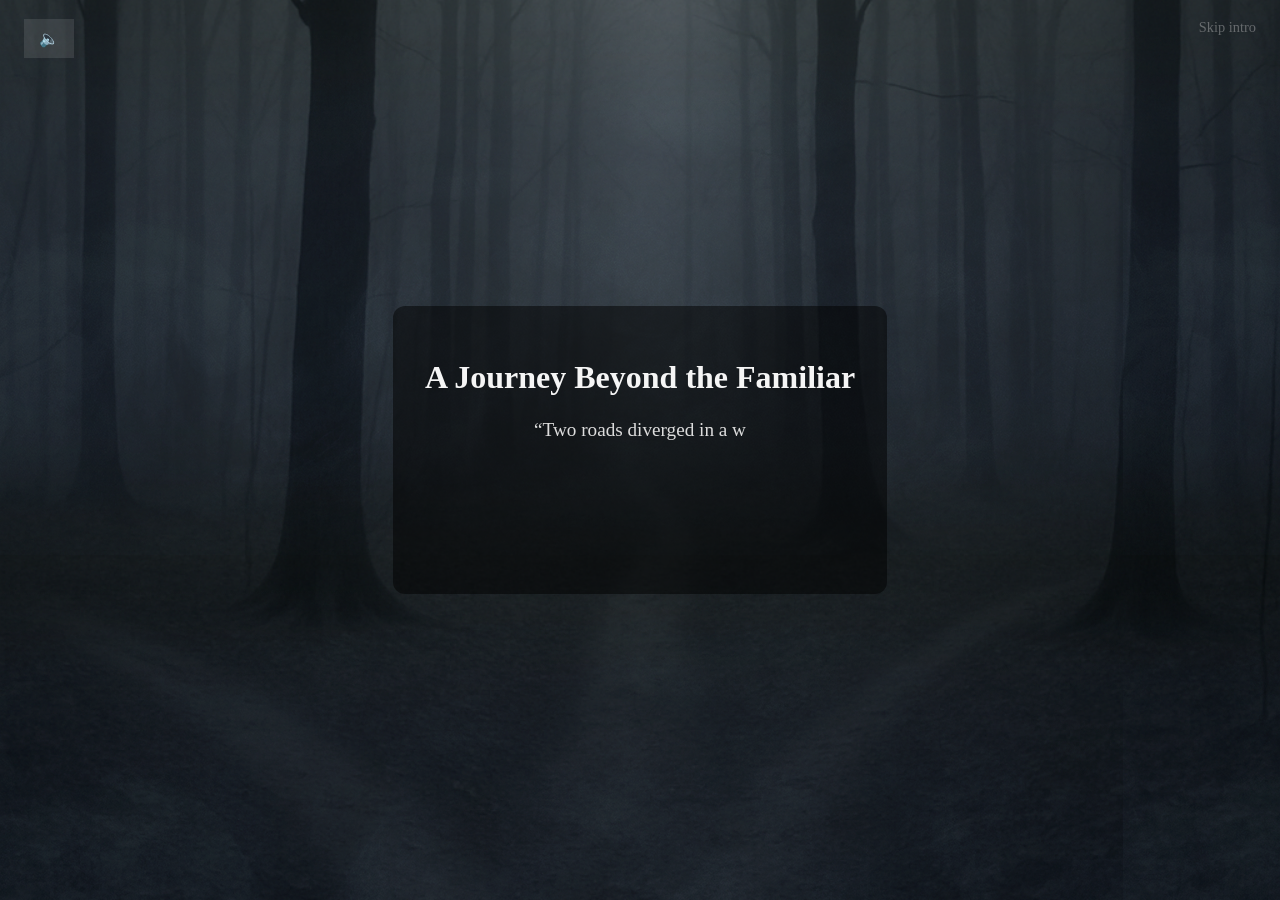
==== index.html @ ca5b44df "Add files via upload" ====
<!DOCTYPE html>
<html lang="en">
<head>
  <meta charset="UTF-8" />
  <meta name="viewport" content="width=device-width, initial-scale=1.0" />
  <title>Welcome | Deogracious Kiprop</title>
  <style>
    html, body {
      margin: 0;
      padding: 0;
      height: 100%;
      font-family: 'Georgia', serif;
      color: #f5f5f5;
      background: black;
      overflow: hidden;
    }
    body {
      background: url('forest.png') no-repeat center center fixed;
      background-size: cover;
      display: flex;
      justify-content: center;
      align-items: center;
      flex-direction: column;
      text-align: center;
      backdrop-filter: blur(3px);
      position: relative;
    }
    .fog {
      position: absolute;
      top: 0; left: 0;
      width: 100%; height: 100%;
      background: url('mist.png') repeat;
      opacity: 0.15;
      animation: fogMove 60s linear infinite;
      z-index: 0;
    }
    @keyframes fogMove {
      from { background-position: 0 0; }
      to { background-position: 1000px 1000px; }
    }
    .overlay {
      background: rgba(0, 0, 0, 0.5);
      padding: 2rem;
      border-radius: 12px;
      max-width: 800px;
      z-index: 1;
    }
    .quote {
      font-size: 1.2rem;
      line-height: 1.6;
      color: #ddd;
      white-space: pre-wrap;
      min-height: 8rem;
    }
    h1 {
      font-size: 2rem;
      margin-bottom: 1rem;
    }
    .proceed {
      margin-top: 2rem;
      padding: 0.8rem 2rem;
      font-size: 1rem;
      font-weight: bold;
      background: #9fc9ff;
      color: #000;
      border: none;
      border-radius: 30px;
      cursor: pointer;
      transition: background 0.3s;
      text-decoration: none;
      display: none;
    }
    .proceed:hover {
      background: #76b2ff;
    }
    .skip {
      position: absolute;
      top: 1.2rem;
      right: 1.5rem;
      font-size: 0.9rem;
      color: #ccc;
      text-decoration: none;
      opacity: 0.4;
      transition: opacity 0.3s;
      z-index: 1;
    }
    .skip:hover {
      opacity: 1;
    }
    #audioToggle {
      position: absolute;
      top: 1.2rem;
      left: 1.5rem;
      z-index: 1;
      background: rgba(255, 255, 255, 0.1);
      color: #fff;
      border: none;
      font-size: 1rem;
      padding: 10px 15px;
      cursor: pointer;
    }
  </style>
</head>
<body>
  <div class="fog"></div>
  <a class="skip" href="peek.html">Skip intro</a>
  <button id="audioToggle">🔈</button>

  <div class="overlay">
    <h1>A Journey Beyond the Familiar</h1>
    <p class="quote" id="quote"></p>
    <a class="proceed" id="proceedBtn" href="peek.html">Enter</a>
  </div>

  <audio id="bgAudio" loop>
    <source src="mozart.mp3" type="audio/mpeg" />
  </audio>

  <script>
    const quoteText = `“Two roads diverged in a wood, and I—\nI took the one less traveled by,\nand that has made all the difference.”\n\nBut not every path is taken out of boldness.\nSome are taken because silence pulled us there.\nBecause questions echoed louder than answers.\n\nThis is the story behind the story.\nThis is Deogracious.`;

    const quoteDiv = document.getElementById('quote');
    const proceedBtn = document.getElementById('proceedBtn');
    const audio = document.getElementById('bgAudio');
    const toggleBtn = document.getElementById('audioToggle');

    let i = 0;
    let started = false;

    function typeQuote() {
      if (!started) {
        audio.play().catch(() => {});
        started = true;
      }
      if (i < quoteText.length) {
        quoteDiv.textContent += quoteText.charAt(i);
        i++;
        setTimeout(typeQuote, 50);
      } else {
        proceedBtn.style.display = 'inline-block';
      }
    }

    toggleBtn.onclick = () => {
      if (audio.paused) {
        audio.play();
        toggleBtn.textContent = '🔈';
      } else {
        audio.pause();
        toggleBtn.textContent = '🔇';
      }
    };

    window.onload = typeQuote;
  </script>
</body>
</html>
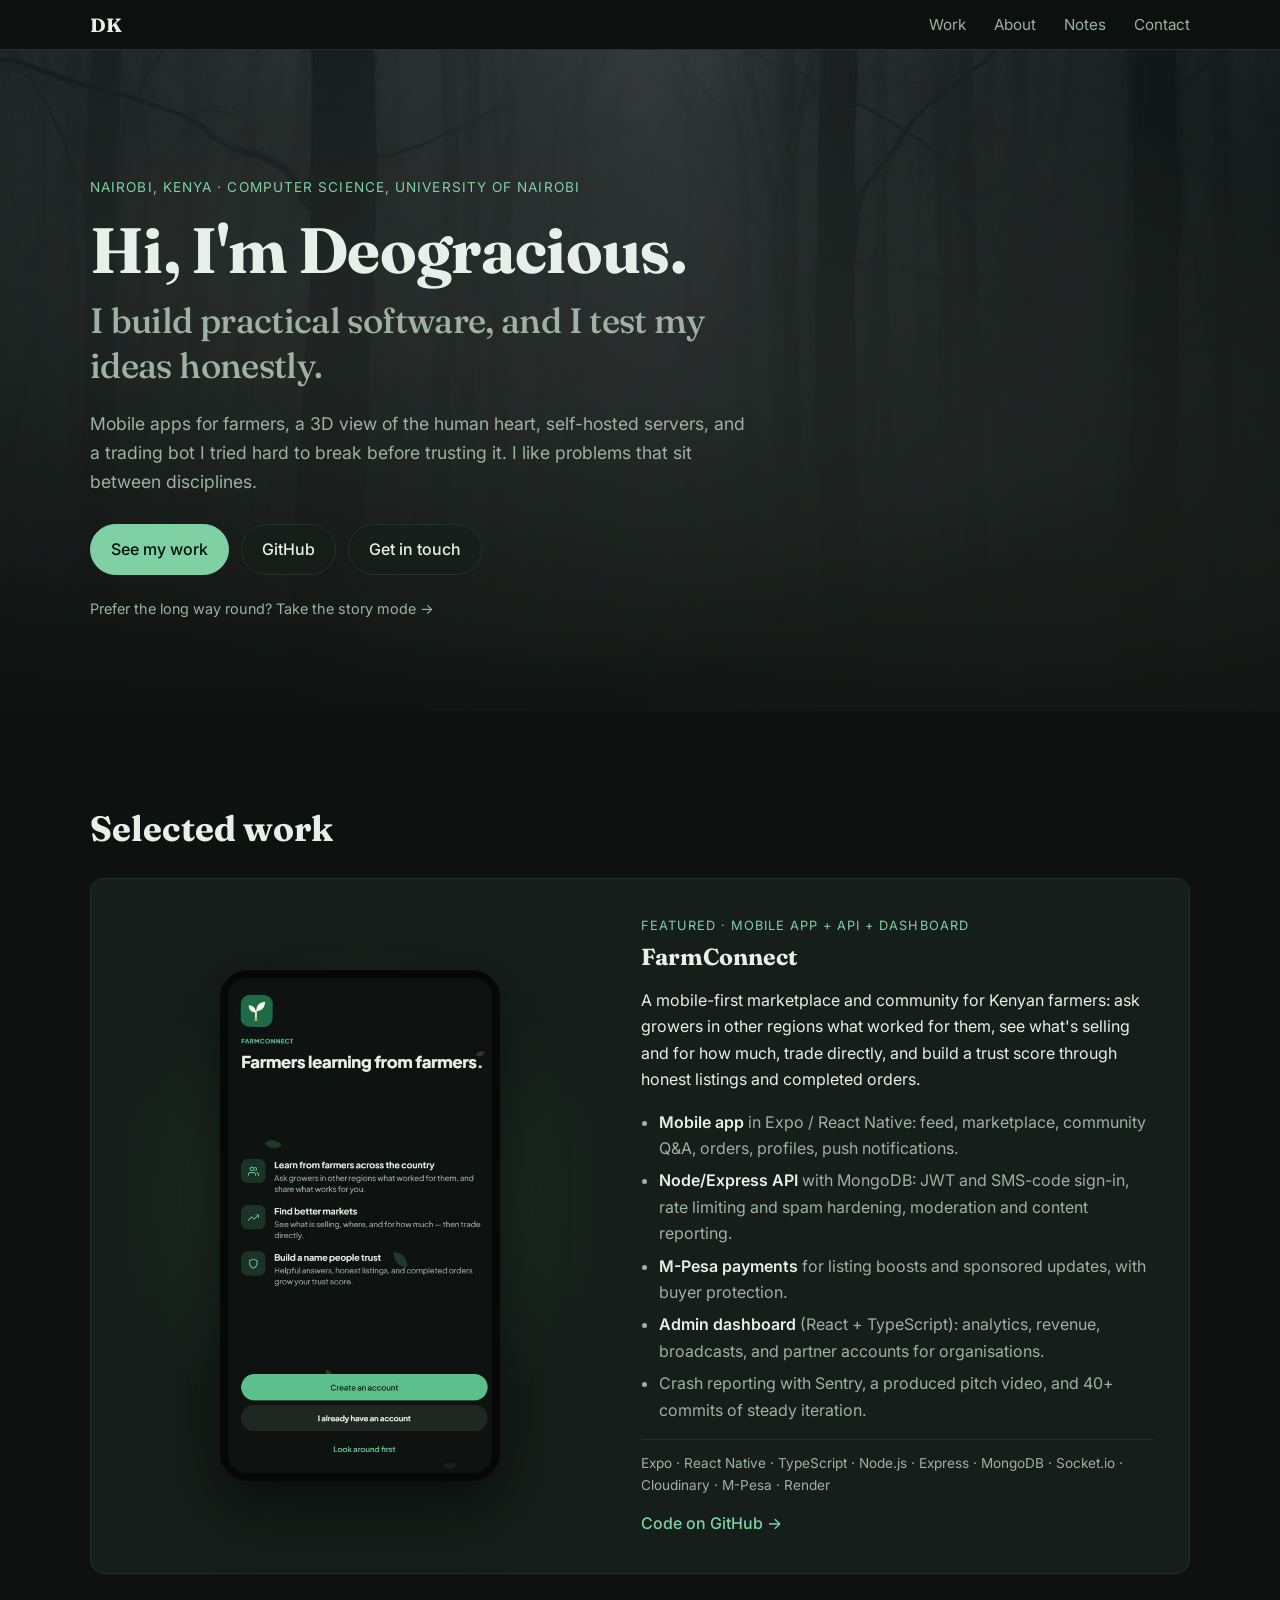
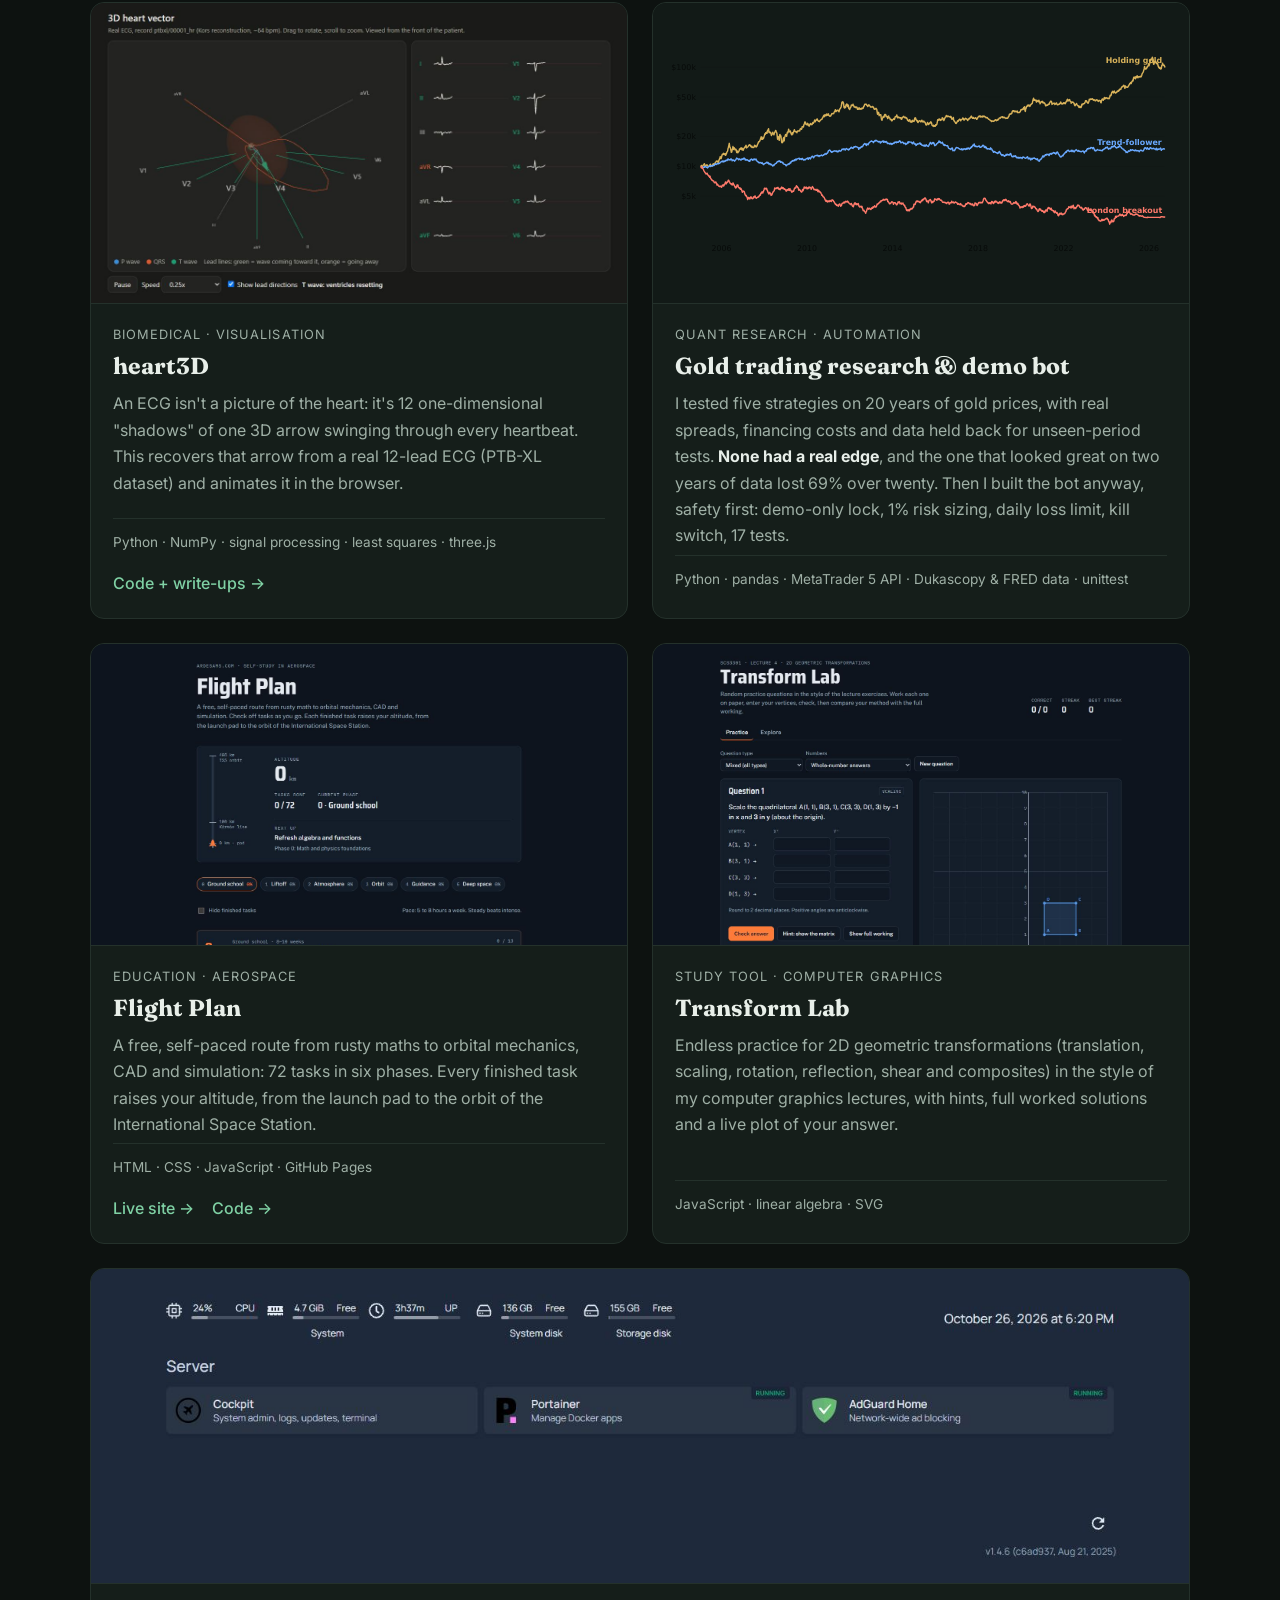
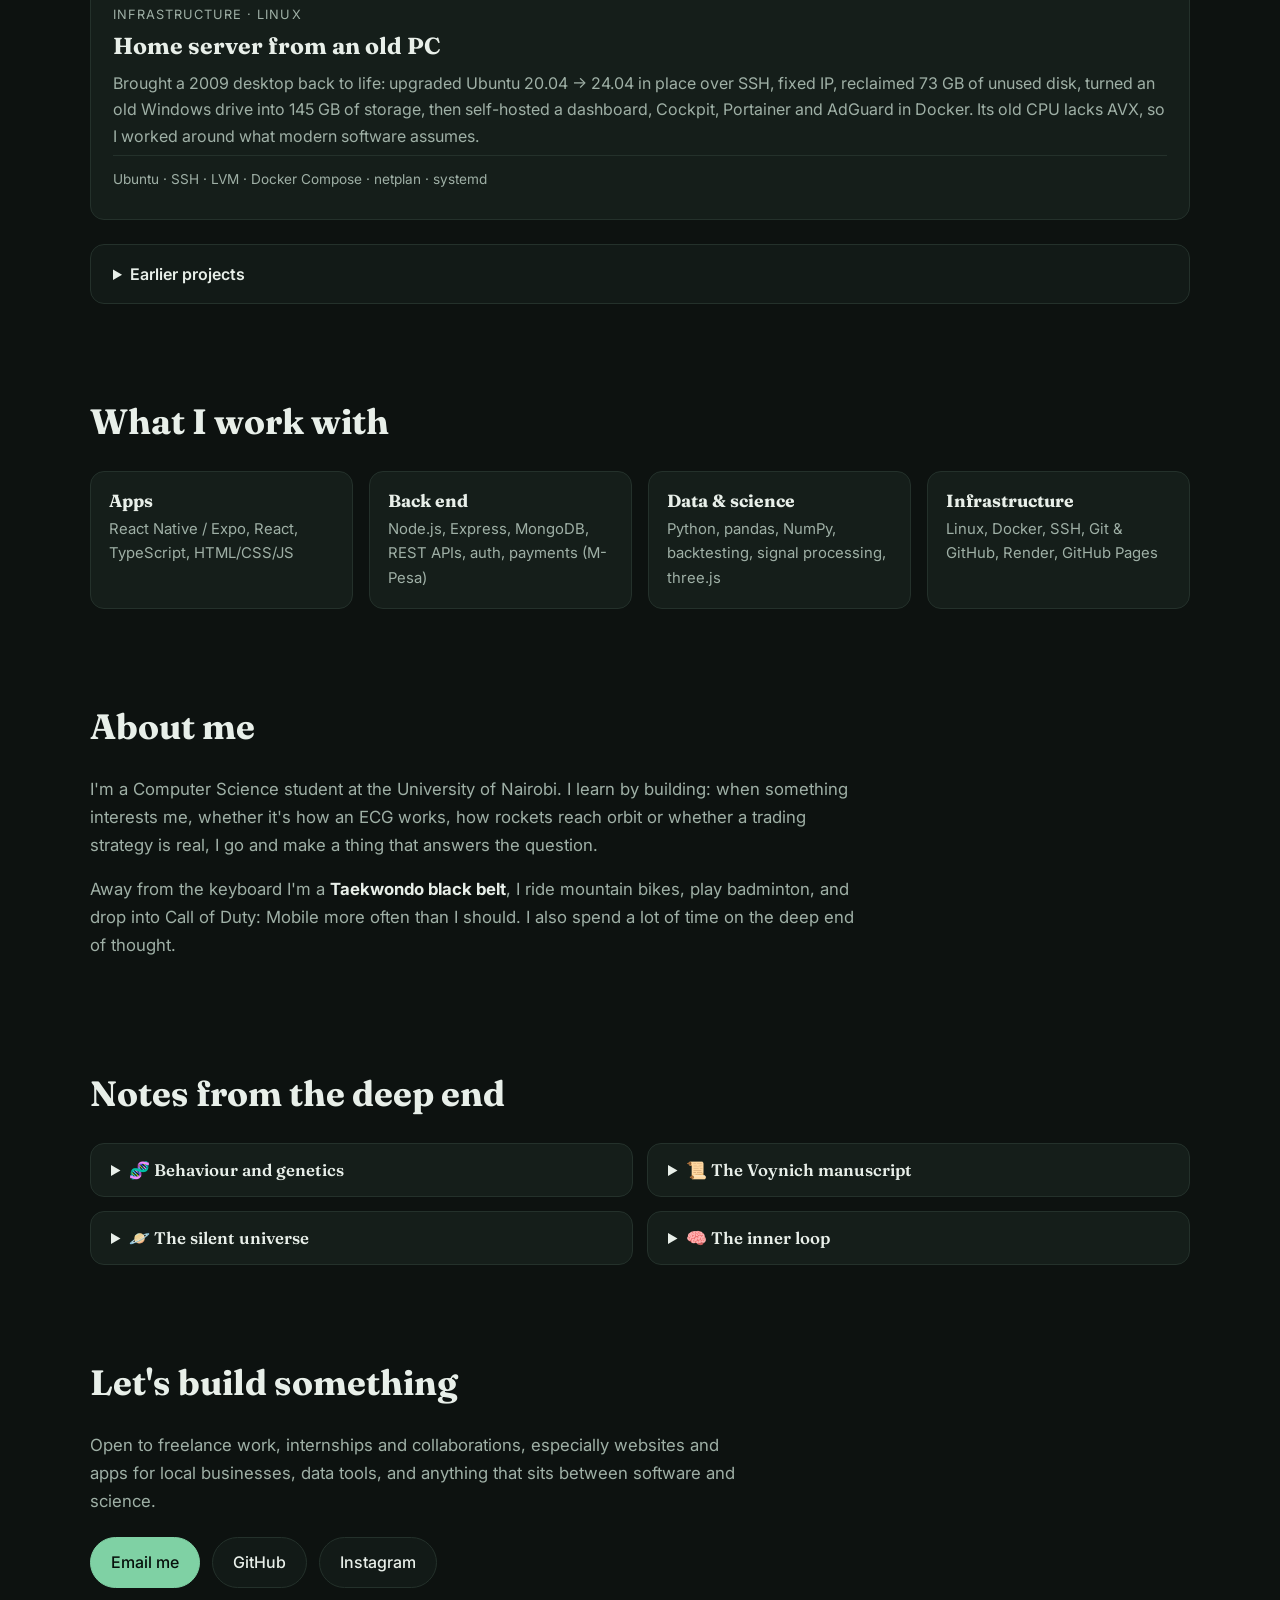
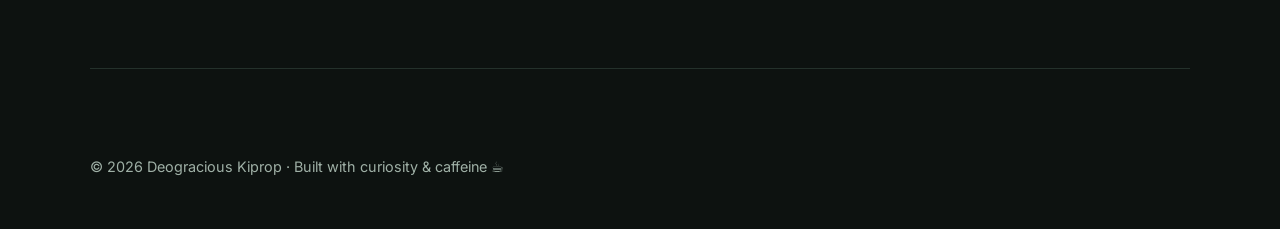
==== commit be869ec0: "Rebuild the portfolio as one fast page that leads with real projects The old site hid everything beh" ====
--- a/index.html
+++ b/index.html
@@ -1,157 +1,197 @@
 <!DOCTYPE html>
 <html lang="en">
 <head>
-  <meta charset="UTF-8" />
-  <meta name="viewport" content="width=device-width, initial-scale=1.0" />
-  <title>Welcome | Deogracious Kiprop</title>
-  <style>
-    html, body {
-      margin: 0;
-      padding: 0;
-      height: 100%;
-      font-family: 'Georgia', serif;
-      color: #f5f5f5;
-      background: black;
-      overflow: hidden;
-    }
-    body {
-      background: url('forest.png') no-repeat center center fixed;
-      background-size: cover;
-      display: flex;
-      justify-content: center;
-      align-items: center;
-      flex-direction: column;
-      text-align: center;
-      backdrop-filter: blur(3px);
-      position: relative;
-    }
-    .fog {
-      position: absolute;
-      top: 0; left: 0;
-      width: 100%; height: 100%;
-      background: url('mist.png') repeat;
-      opacity: 0.15;
-      animation: fogMove 60s linear infinite;
-      z-index: 0;
-    }
-    @keyframes fogMove {
-      from { background-position: 0 0; }
-      to { background-position: 1000px 1000px; }
-    }
-    .overlay {
-      background: rgba(0, 0, 0, 0.5);
-      padding: 2rem;
-      border-radius: 12px;
-      max-width: 800px;
-      z-index: 1;
-    }
-    .quote {
-      font-size: 1.2rem;
-      line-height: 1.6;
-      color: #ddd;
-      white-space: pre-wrap;
-      min-height: 8rem;
-    }
-    h1 {
-      font-size: 2rem;
-      margin-bottom: 1rem;
-    }
-    .proceed {
-      margin-top: 2rem;
-      padding: 0.8rem 2rem;
-      font-size: 1rem;
-      font-weight: bold;
-      background: #9fc9ff;
-      color: #000;
-      border: none;
-      border-radius: 30px;
-      cursor: pointer;
-      transition: background 0.3s;
-      text-decoration: none;
-      display: none;
-    }
-    .proceed:hover {
-      background: #76b2ff;
-    }
-    .skip {
-      position: absolute;
-      top: 1.2rem;
-      right: 1.5rem;
-      font-size: 0.9rem;
-      color: #ccc;
-      text-decoration: none;
-      opacity: 0.4;
-      transition: opacity 0.3s;
-      z-index: 1;
-    }
-    .skip:hover {
-      opacity: 1;
-    }
-    #audioToggle {
-      position: absolute;
-      top: 1.2rem;
-      left: 1.5rem;
-      z-index: 1;
-      background: rgba(255, 255, 255, 0.1);
-      color: #fff;
-      border: none;
-      font-size: 1rem;
-      padding: 10px 15px;
-      cursor: pointer;
-    }
-  </style>
+  <meta charset="UTF-8">
+  <meta name="viewport" content="width=device-width, initial-scale=1">
+  <title>Deogracious Kiprop · Developer</title>
+  <meta name="description" content="Deogracious Kiprop: developer in Nairobi building practical software, from a farmers' marketplace app to a 3D heart viewer and an honestly tested trading bot.">
+  <meta property="og:title" content="Deogracious Kiprop · Developer">
+  <meta property="og:description" content="Practical software, built with curiosity and tested honestly.">
+  <meta property="og:image" content="https://deograciousnot.github.io/portfolio/img/farm-mobile.jpg">
+  <meta name="theme-color" content="#0d1210">
+  <link rel="icon" href="data:image/svg+xml,<svg xmlns='http://www.w3.org/2000/svg' viewBox='0 0 64 64'><rect width='64' height='64' rx='14' fill='%2314201b'/><text x='32' y='43' font-size='30' text-anchor='middle' font-family='Georgia,serif' fill='%237fd1a4'>DK</text></svg>">
+  <link rel="preconnect" href="https://fonts.googleapis.com">
+  <link rel="preconnect" href="https://fonts.gstatic.com" crossorigin>
+  <link href="https://fonts.googleapis.com/css2?family=Fraunces:opsz,wght@9..144,500;9..144,700&family=Inter:wght@400;500;600&display=swap" rel="stylesheet">
+  <link rel="stylesheet" href="style.css">
 </head>
 <body>
-  <div class="fog"></div>
-  <a class="skip" href="peek.html">Skip intro</a>
-  <button id="audioToggle">🔈</button>
+  <a class="skip" href="#work">Skip to work</a>
 
-  <div class="overlay">
-    <h1>A Journey Beyond the Familiar</h1>
-    <p class="quote" id="quote"></p>
-    <a class="proceed" id="proceedBtn" href="peek.html">Enter</a>
-  </div>
+  <header class="nav">
+    <a class="brand" href="#top" aria-label="Back to top">DK</a>
+    <nav aria-label="Main">
+      <a href="#work">Work</a>
+      <a href="#about">About</a>
+      <a href="#notes">Notes</a>
+      <a href="#contact">Contact</a>
+    </nav>
+  </header>
 
-  <audio id="bgAudio" loop>
-    <source src="mozart.mp3" type="audio/mpeg" />
-  </audio>
+  <main id="top">
+    <!-- Hero -->
+    <section class="hero">
+      <div class="hero-bg" aria-hidden="true"></div>
+      <div class="wrap hero-inner">
+        <p class="eyebrow">Nairobi, Kenya · Computer Science, University of Nairobi</p>
+        <h1>Hi, I'm Deogracious.<br><span>I build practical software, and I test my ideas honestly.</span></h1>
+        <p class="lede">Mobile apps for farmers, a 3D view of the human heart, self-hosted servers, and a trading bot I tried hard to break before trusting it. I like problems that sit between disciplines.</p>
+        <div class="cta">
+          <a class="btn primary" href="#work">See my work</a>
+          <a class="btn" href="https://github.com/deograciousnot" target="_blank" rel="noopener">GitHub</a>
+          <a class="btn" href="#contact">Get in touch</a>
+        </div>
+        <a class="story-link" href="story.html">Prefer the long way round? Take the story mode →</a>
+      </div>
+    </section>
 
-  <script>
-    const quoteText = `“Two roads diverged in a wood, and I—\nI took the one less traveled by,\nand that has made all the difference.”\n\nBut not every path is taken out of boldness.\nSome are taken because silence pulled us there.\nBecause questions echoed louder than answers.\n\nThis is the story behind the story.\nThis is Deogracious.`;
+    <!-- Work -->
+    <section id="work" class="wrap section">
+      <h2 class="section-title">Selected work</h2>
 
-    const quoteDiv = document.getElementById('quote');
-    const proceedBtn = document.getElementById('proceedBtn');
-    const audio = document.getElementById('bgAudio');
-    const toggleBtn = document.getElementById('audioToggle');
+      <!-- Featured: FarmConnect -->
+      <article class="featured reveal">
+        <div class="featured-media">
+          <img class="phone" src="img/farm-mobile.jpg" alt="FarmConnect welcome screen: Farmers learning from farmers" width="480" height="900" loading="lazy">
+        </div>
+        <div class="featured-body">
+          <p class="tag">Featured · Mobile app + API + dashboard</p>
+          <h3>FarmConnect</h3>
+          <p>A mobile-first marketplace and community for Kenyan farmers: ask growers in other regions what worked for them, see what's selling and for how much, trade directly, and build a trust score through honest listings and completed orders.</p>
+          <ul class="points">
+            <li><strong>Mobile app</strong> in Expo / React Native: feed, marketplace, community Q&amp;A, orders, profiles, push notifications.</li>
+            <li><strong>Node/Express API</strong> with MongoDB: JWT and SMS-code sign-in, rate limiting and spam hardening, moderation and content reporting.</li>
+            <li><strong>M-Pesa payments</strong> for listing boosts and sponsored updates, with buyer protection.</li>
+            <li><strong>Admin dashboard</strong> (React + TypeScript): analytics, revenue, broadcasts, and partner accounts for organisations.</li>
+            <li>Crash reporting with Sentry, a produced pitch video, and 40+ commits of steady iteration.</li>
+          </ul>
+          <p class="stack">Expo · React Native · TypeScript · Node.js · Express · MongoDB · Socket.io · Cloudinary · M-Pesa · Render</p>
+          <div class="links">
+            <a href="https://github.com/deograciousnot/Farm" target="_blank" rel="noopener">Code on GitHub →</a>
+          </div>
+        </div>
+      </article>
 
-    let i = 0;
-    let started = false;
+      <div class="grid">
+        <!-- heart3D -->
+        <article class="card reveal">
+          <img src="img/heart3d.jpg" alt="heart3D viewer: a 3D loop of the heart's electrical vector next to the 12 ECG leads" width="1400" height="640" loading="lazy">
+          <div class="card-body">
+            <p class="tag">Biomedical · Visualisation</p>
+            <h3>heart3D</h3>
+            <p>An ECG isn't a picture of the heart: it's 12 one-dimensional "shadows" of one 3D arrow swinging through every heartbeat. This recovers that arrow from a real 12-lead ECG (PTB-XL dataset) and animates it in the browser.</p>
+            <p class="stack">Python · NumPy · signal processing · least squares · three.js</p>
+            <div class="links"><a href="https://github.com/deograciousnot/heart3D" target="_blank" rel="noopener">Code + write-ups →</a></div>
+          </div>
+        </article>
 
-    function typeQuote() {
-      if (!started) {
-        audio.play().catch(() => {});
-        started = true;
-      }
-      if (i < quoteText.length) {
-        quoteDiv.textContent += quoteText.charAt(i);
-        i++;
-        setTimeout(typeQuote, 50);
-      } else {
-        proceedBtn.style.display = 'inline-block';
-      }
-    }
+        <!-- Gold research -->
+        <article class="card reveal">
+          <div class="chart">
+            <img src="img/gold-research.svg" alt="Chart of 20 years of backtests: holding gold rose about tenfold, the trend strategy roughly broke even, the London breakout lost money" width="720" height="300" loading="lazy">
+          </div>
+          <div class="card-body">
+            <p class="tag">Quant research · Automation</p>
+            <h3>Gold trading research &amp; demo bot</h3>
+            <p>I tested five strategies on 20 years of gold prices, with real spreads, financing costs and data held back for unseen-period tests. <strong>None had a real edge</strong>, and the one that looked great on two years of data lost 69% over twenty. Then I built the bot anyway, safety first: demo-only lock, 1% risk sizing, daily loss limit, kill switch, 17 tests.</p>
+            <p class="stack">Python · pandas · MetaTrader 5 API · Dukascopy &amp; FRED data · unittest</p>
+          </div>
+        </article>
 
-    toggleBtn.onclick = () => {
-      if (audio.paused) {
-        audio.play();
-        toggleBtn.textContent = '🔈';
-      } else {
-        audio.pause();
-        toggleBtn.textContent = '🔇';
-      }
-    };
+        <!-- Flight Plan -->
+        <article class="card reveal">
+          <img src="img/flightplan.jpg" alt="Flight Plan: a self-study tracker where finished tasks raise your altitude toward ISS orbit" width="1400" height="860" loading="lazy">
+          <div class="card-body">
+            <p class="tag">Education · Aerospace</p>
+            <h3>Flight Plan</h3>
+            <p>A free, self-paced route from rusty maths to orbital mechanics, CAD and simulation: 72 tasks in six phases. Every finished task raises your altitude, from the launch pad to the orbit of the International Space Station.</p>
+            <p class="stack">HTML · CSS · JavaScript · GitHub Pages</p>
+            <div class="links">
+              <a href="http://ardesams.com" target="_blank" rel="noopener">Live site →</a>
+              <a href="https://github.com/deograciousnot/flightplan" target="_blank" rel="noopener">Code →</a>
+            </div>
+          </div>
+        </article>
 
-    window.onload = typeQuote;
-  </script>
+        <!-- Transform Lab -->
+        <article class="card reveal">
+          <img src="img/transformlab.jpg" alt="Transform Lab: practice questions on 2D geometric transformations with a live plot" width="1400" height="860" loading="lazy">
+          <div class="card-body">
+            <p class="tag">Study tool · Computer graphics</p>
+            <h3>Transform Lab</h3>
+            <p>Endless practice for 2D geometric transformations (translation, scaling, rotation, reflection, shear and composites) in the style of my computer graphics lectures, with hints, full worked solutions and a live plot of your answer.</p>
+            <p class="stack">JavaScript · linear algebra · SVG</p>
+          </div>
+        </article>
+
+        <!-- Home server -->
+        <article class="card wide reveal">
+          <img src="img/homeserver.jpg" alt="Home server dashboard showing CPU, memory, disks and links to Cockpit, Portainer and AdGuard" width="1400" height="400" loading="lazy">
+          <div class="card-body">
+            <p class="tag">Infrastructure · Linux</p>
+            <h3>Home server from an old PC</h3>
+            <p>Brought a 2009 desktop back to life: upgraded Ubuntu 20.04 → 24.04 in place over SSH, fixed IP, reclaimed 73 GB of unused disk, turned an old Windows drive into 145 GB of storage, then self-hosted a dashboard, Cockpit, Portainer and AdGuard in Docker. Its old CPU lacks AVX, so I worked around what modern software assumes.</p>
+            <p class="stack">Ubuntu · SSH · LVM · Docker Compose · netplan · systemd</p>
+          </div>
+        </article>
+      </div>
+
+      <details class="earlier reveal">
+        <summary>Earlier projects</summary>
+        <ul>
+          <li><strong>QR payment app</strong>: verified businesses generate QR codes and get paid by customers through M-Pesa.</li>
+          <li><strong>Inventory system</strong>: stock tracking with profit and loss for an auto spare-parts shop and a barbershop.</li>
+        </ul>
+      </details>
+    </section>
+
+    <!-- Skills -->
+    <section class="wrap section" aria-labelledby="skills-title">
+      <h2 id="skills-title" class="section-title">What I work with</h2>
+      <div class="skills reveal">
+        <div><h3>Apps</h3><p>React Native / Expo, React, TypeScript, HTML/CSS/JS</p></div>
+        <div><h3>Back end</h3><p>Node.js, Express, MongoDB, REST APIs, auth, payments (M-Pesa)</p></div>
+        <div><h3>Data &amp; science</h3><p>Python, pandas, NumPy, backtesting, signal processing, three.js</p></div>
+        <div><h3>Infrastructure</h3><p>Linux, Docker, SSH, Git &amp; GitHub, Render, GitHub Pages</p></div>
+      </div>
+    </section>
+
+    <!-- About -->
+    <section id="about" class="wrap section about">
+      <h2 class="section-title">About me</h2>
+      <div class="about-body reveal">
+        <p>I'm a Computer Science student at the University of Nairobi. I learn by building: when something interests me, whether it's how an ECG works, how rockets reach orbit or whether a trading strategy is real, I go and make a thing that answers the question.</p>
+        <p>Away from the keyboard I'm a <strong>Taekwondo black belt</strong>, I ride mountain bikes, play badminton, and drop into Call of Duty: Mobile more often than I should. I also spend a lot of time on the deep end of thought.</p>
+      </div>
+    </section>
+
+    <!-- Notes (the old Philosophy page, condensed) -->
+    <section id="notes" class="wrap section">
+      <h2 class="section-title">Notes from the deep end</h2>
+      <div class="notes reveal">
+        <details><summary>🧬 Behaviour and genetics</summary><p>Genetic predispositions guide instincts, but epigenetics, those invisible switches, can activate or silence parts of our identity based on experience. Could our choices be echoes of a long ancestral algorithm still running?</p></details>
+        <details><summary>📜 The Voynich manuscript</summary><p>Its undeciphered script reminds us that language isn't always meant to be cracked. Maybe it speaks to parts of the mind that are intuitive rather than logical: a riddle designed to trigger wonder, not understanding.</p></details>
+        <details><summary>🪐 The silent universe</summary><p>What if we're looking the wrong way? Civilisations may have moved past physical communication altogether. Maybe the universe isn't quiet. Maybe it's meditating.</p></details>
+        <details><summary>🧠 The inner loop</summary><p>Each thought loop is a spiral staircase: exhausting when you're stuck, enlightening when you gain elevation. Sometimes you don't break the loop. You learn to walk it.</p></details>
+      </div>
+    </section>
+
+    <!-- Contact -->
+    <section id="contact" class="wrap section contact">
+      <h2 class="section-title">Let's build something</h2>
+      <p class="reveal">Open to freelance work, internships and collaborations, especially websites and apps for local businesses, data tools, and anything that sits between software and science.</p>
+      <div class="cta reveal">
+        <a class="btn primary" href="mailto:ardesamsco@gmail.com">Email me</a>
+        <a class="btn" href="https://github.com/deograciousnot" target="_blank" rel="noopener">GitHub</a>
+        <a class="btn" href="https://instagram.com/deograciousnot" target="_blank" rel="noopener">Instagram</a>
+      </div>
+    </section>
+  </main>
+
+  <footer class="wrap footer">
+    <p>© <span id="year">2026</span> Deogracious Kiprop · Built with curiosity &amp; caffeine ☕</p>
+  </footer>
+
+  <script src="script.js"></script>
 </body>
 </html>
--- a/style.css
+++ b/style.css
@@ -0,0 +1,163 @@
+/* Deogracious Kiprop — portfolio. Dark, forest-toned, fast. */
+:root {
+  --bg: #0d1210;
+  --bg-2: #121a17;
+  --card: #151e1a;
+  --line: #24312b;
+  --text: #e8efe9;
+  --muted: #9fb0a6;
+  --accent: #7fd1a4;
+  --accent-2: #d8b25a;
+  --radius: 14px;
+  --serif: "Fraunces", Georgia, serif;
+  --sans: "Inter", system-ui, -apple-system, "Segoe UI", sans-serif;
+}
+
+* { box-sizing: border-box; }
+html { scroll-behavior: smooth; }
+body {
+  margin: 0;
+  background: var(--bg);
+  color: var(--text);
+  font: 16px/1.65 var(--sans);
+  -webkit-font-smoothing: antialiased;
+}
+img { max-width: 100%; height: auto; display: block; }
+a { color: var(--accent); }
+.wrap { width: min(1100px, 100% - 32px); margin-inline: auto; }
+.skip { position: absolute; left: -999px; }
+.skip:focus { left: 16px; top: 16px; z-index: 100; background: var(--accent); color: #000; padding: 8px 12px; border-radius: 8px; }
+
+/* Nav */
+.nav {
+  position: sticky; top: 0; z-index: 50;
+  display: flex; align-items: center; justify-content: space-between;
+  padding: 12px max(16px, calc((100% - 1100px) / 2));
+  background: rgba(13, 18, 16, 0.8);
+  backdrop-filter: blur(10px);
+  border-bottom: 1px solid var(--line);
+}
+.brand { font: 700 1.2rem var(--serif); color: var(--text); text-decoration: none; }
+.nav nav { display: flex; gap: clamp(12px, 3vw, 28px); }
+.nav nav a { color: var(--muted); text-decoration: none; font-size: 0.95rem; }
+.nav nav a:hover { color: var(--text); }
+
+/* Hero */
+.hero { position: relative; overflow: hidden; padding: clamp(72px, 14vh, 140px) 0 clamp(64px, 10vh, 110px); }
+.hero-bg {
+  position: absolute; inset: 0;
+  background:
+    linear-gradient(180deg, rgba(13,18,16,0.55) 0%, rgba(13,18,16,0.85) 60%, var(--bg) 100%),
+    url("img/forest.jpg") center 30% / cover no-repeat;
+  filter: saturate(0.8);
+}
+.hero-bg::after { /* drifting mist, a nod to the old site */
+  content: ""; position: absolute; inset: -20%;
+  background: radial-gradient(ellipse at 30% 40%, rgba(220,235,225,0.08), transparent 55%),
+              radial-gradient(ellipse at 70% 60%, rgba(220,235,225,0.06), transparent 50%);
+  animation: drift 40s ease-in-out infinite alternate;
+}
+@keyframes drift { to { transform: translate(6%, -4%); } }
+.hero-inner { position: relative; }
+.eyebrow { color: var(--accent); font-size: 0.85rem; letter-spacing: 0.08em; text-transform: uppercase; margin: 0 0 16px; }
+h1 {
+  font: 700 clamp(2.2rem, 6vw, 4rem)/1.08 var(--serif);
+  margin: 0 0 20px; letter-spacing: -0.01em; max-width: 18ch;
+}
+h1 span { display: block; color: var(--muted); font-weight: 500; font-size: 0.55em; line-height: 1.3; margin-top: 14px; max-width: 30ch; }
+.lede { color: var(--muted); font-size: 1.1rem; max-width: 60ch; margin: 0 0 28px; }
+.cta { display: flex; flex-wrap: wrap; gap: 12px; }
+.btn {
+  display: inline-block; padding: 11px 20px; border-radius: 999px;
+  border: 1px solid var(--line); color: var(--text); text-decoration: none; font-weight: 500;
+  background: rgba(21, 30, 26, 0.7); transition: border-color .2s, transform .2s;
+}
+.btn:hover { border-color: var(--accent); transform: translateY(-1px); }
+.btn.primary { background: var(--accent); color: #07110c; border-color: var(--accent); }
+.story-link { display: inline-block; margin-top: 22px; color: var(--muted); font-size: 0.9rem; text-decoration: none; }
+.story-link:hover { color: var(--accent); }
+
+/* Sections */
+.section { padding: clamp(56px, 9vw, 96px) 0 0; }
+.section-title { font: 700 clamp(1.6rem, 3.5vw, 2.2rem) var(--serif); margin: 0 0 28px; }
+.tag { color: var(--accent); font-size: 0.8rem; text-transform: uppercase; letter-spacing: 0.08em; margin: 0 0 6px; }
+h3 { font: 700 1.45rem var(--serif); margin: 0 0 10px; }
+.stack { color: var(--muted); font-size: 0.85rem; border-top: 1px solid var(--line); padding-top: 12px; margin-top: 16px; }
+.links { display: flex; flex-wrap: wrap; gap: 18px; margin-top: 10px; }
+.links a { text-decoration: none; font-weight: 500; }
+.links a:hover { text-decoration: underline; }
+
+/* Featured */
+.featured {
+  display: grid; grid-template-columns: 1fr 1.1fr; gap: clamp(20px, 4vw, 48px); align-items: center;
+  background: var(--card); border: 1px solid var(--line); border-radius: var(--radius);
+  padding: clamp(18px, 3vw, 36px); margin-bottom: 28px;
+}
+.featured-media {
+  display: grid; place-items: center; padding: 24px 0;
+  background: radial-gradient(circle at 50% 45%, rgba(127, 209, 164, 0.14), transparent 65%);
+}
+.featured-media .phone {
+  width: min(280px, 70%);
+  border-radius: 28px; border: 8px solid #050807; box-shadow: 0 24px 60px rgba(0,0,0,0.55);
+}
+.points { padding-left: 18px; margin: 14px 0 0; color: var(--muted); }
+.points li { margin-bottom: 6px; }
+.points strong { color: var(--text); font-weight: 600; }
+
+/* Grid of cards */
+.grid { display: grid; grid-template-columns: repeat(2, 1fr); gap: 24px; }
+.card { background: var(--card); border: 1px solid var(--line); border-radius: var(--radius); overflow: hidden; display: flex; flex-direction: column; }
+.card > img { aspect-ratio: 16 / 9; object-fit: cover; object-position: top; border-bottom: 1px solid var(--line); }
+.card .chart { aspect-ratio: 16 / 9; display: grid; place-items: center; background: var(--bg-2); border-bottom: 1px solid var(--line); padding: 10px; color: var(--muted); }
+.card.wide { grid-column: 1 / -1; }
+.card.wide > img { aspect-ratio: auto; }
+.card-body { padding: 20px 22px 22px; display: flex; flex-direction: column; flex: 1; }
+.card-body p { margin: 0 0 6px; color: var(--muted); }
+.card-body p strong { color: var(--text); }
+.card-body .stack { margin-top: auto; }
+
+.earlier { margin-top: 24px; background: var(--bg-2); border: 1px solid var(--line); border-radius: var(--radius); padding: 16px 22px; }
+.earlier summary { cursor: pointer; font-weight: 600; }
+.earlier ul { color: var(--muted); margin: 12px 0 4px; padding-left: 18px; }
+.earlier strong { color: var(--text); }
+
+/* Skills */
+.skills { display: grid; grid-template-columns: repeat(4, 1fr); gap: 16px; }
+.skills > div { background: var(--card); border: 1px solid var(--line); border-radius: var(--radius); padding: 18px; }
+.skills h3 { font-size: 1.1rem; margin-bottom: 6px; }
+.skills p { margin: 0; color: var(--muted); font-size: 0.93rem; }
+
+/* About & notes */
+.about-body { max-width: 70ch; color: var(--muted); font-size: 1.05rem; }
+.about-body strong { color: var(--text); }
+.notes { display: grid; grid-template-columns: repeat(2, 1fr); gap: 14px; }
+.notes details { background: var(--card); border: 1px solid var(--line); border-radius: var(--radius); padding: 16px 20px; }
+.notes summary { cursor: pointer; font: 600 1.05rem var(--serif); }
+.notes p { color: var(--muted); margin: 10px 0 0; font-family: var(--serif); font-style: italic; }
+
+/* Contact & footer */
+.contact p { color: var(--muted); max-width: 60ch; font-size: 1.05rem; margin: 0 0 22px; }
+.footer { padding: 72px 0 36px; color: var(--muted); font-size: 0.9rem; border-top: 1px solid var(--line); margin-top: 80px; }
+
+/* Gentle reveal on scroll (only when JS is on and motion is OK) */
+.js .reveal { opacity: 0; transform: translateY(14px); transition: opacity .6s ease, transform .6s ease; }
+.js .reveal.shown { opacity: 1; transform: none; }
+@media (prefers-reduced-motion: reduce) {
+  html { scroll-behavior: auto; }
+  .hero-bg::after { animation: none; }
+  .js .reveal { opacity: 1; transform: none; transition: none; }
+}
+
+/* Phones and tablets */
+@media (max-width: 860px) {
+  .featured { grid-template-columns: 1fr; }
+  .featured-media { padding: 8px 0 16px; }
+  .grid, .notes { grid-template-columns: 1fr; }
+  .skills { grid-template-columns: repeat(2, 1fr); }
+}
+@media (max-width: 480px) {
+  .skills { grid-template-columns: 1fr; }
+  .nav nav a:nth-child(3) { display: none; } /* keep the bar on one line */
+  h1 span { font-size: 0.62em; }
+}
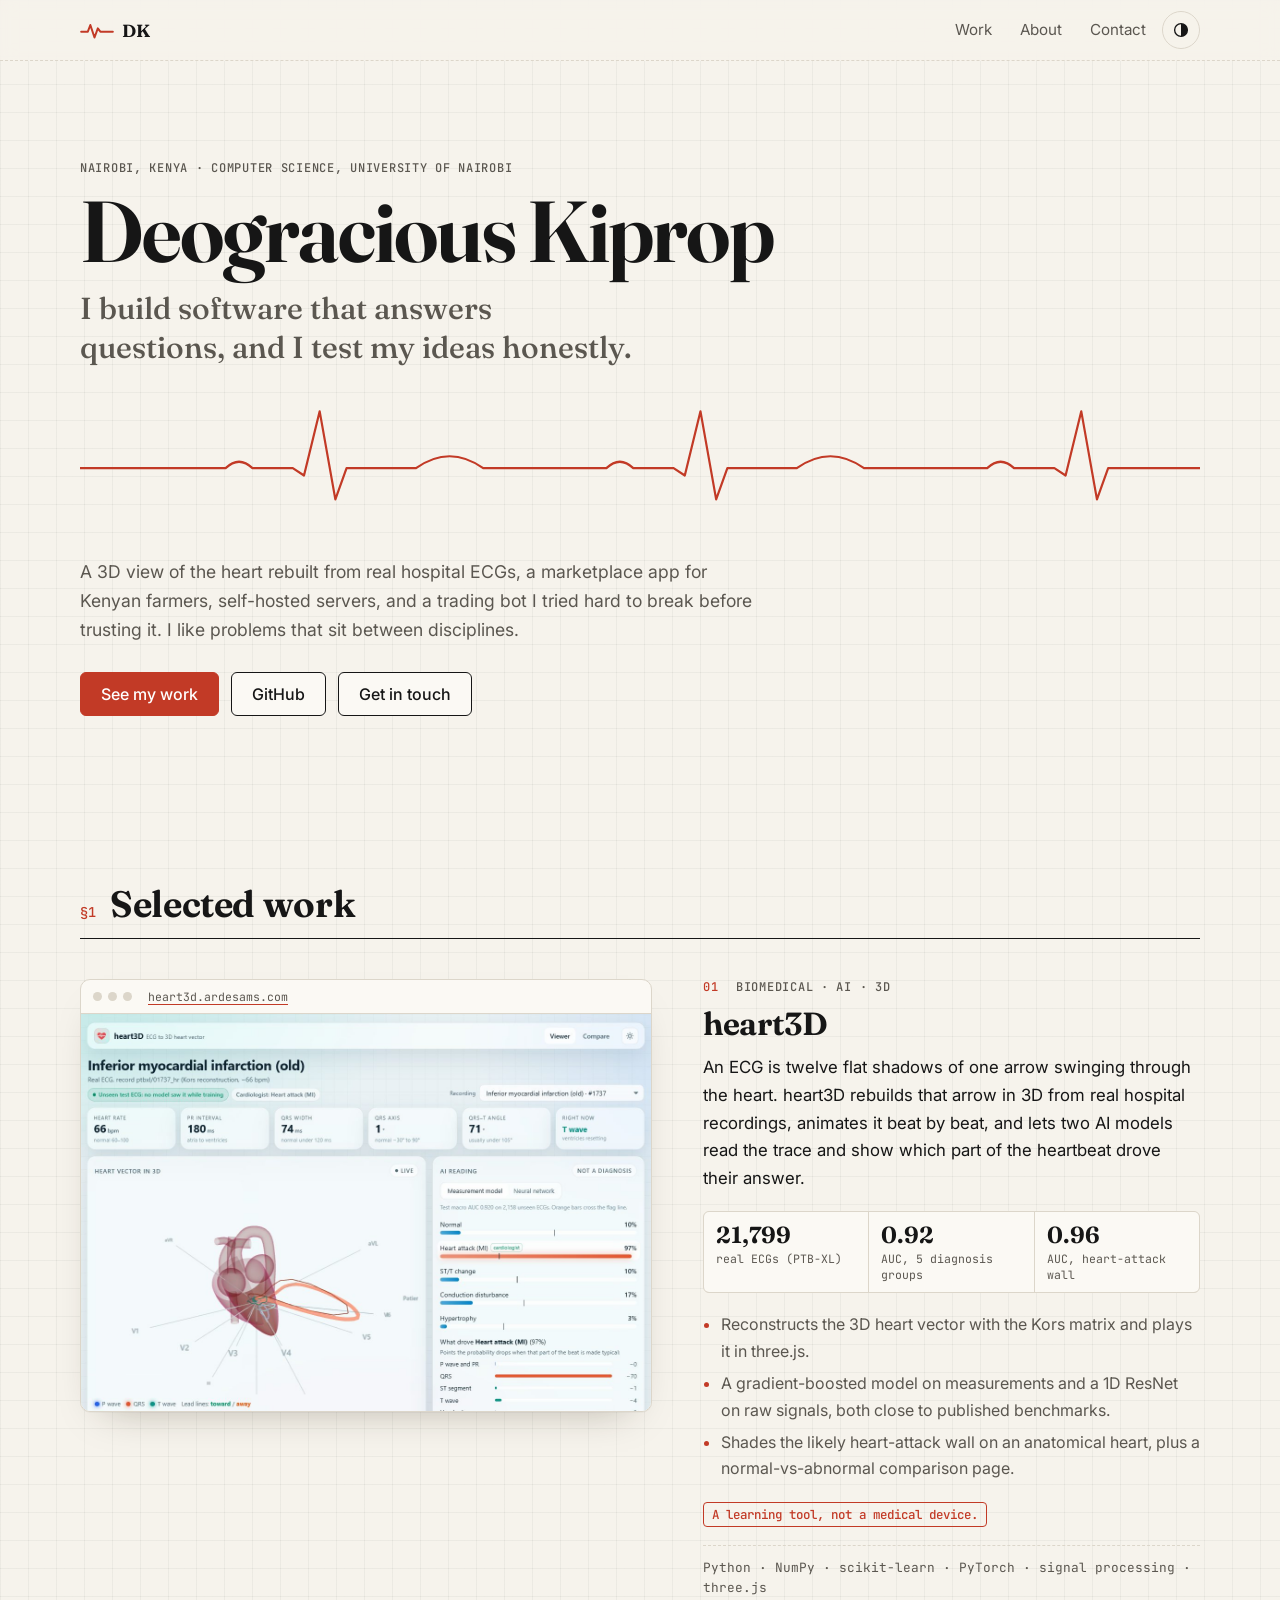
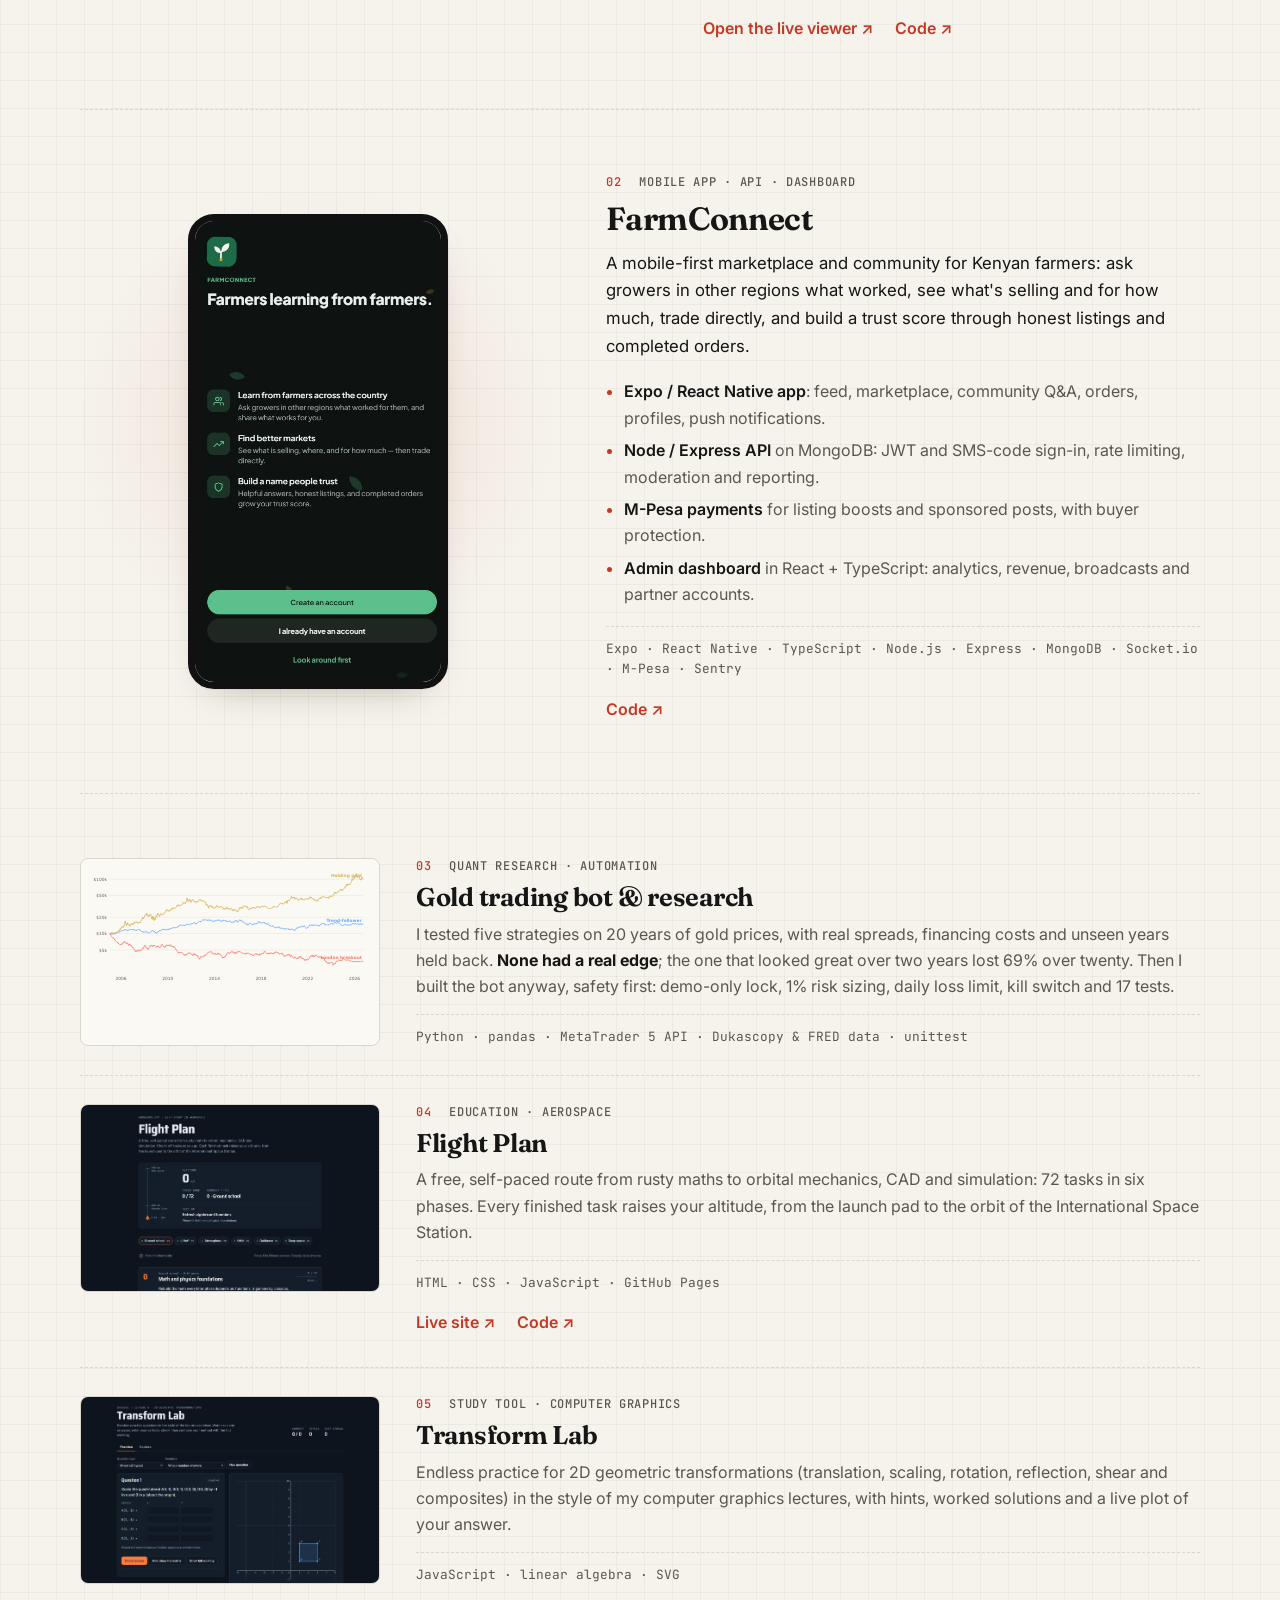
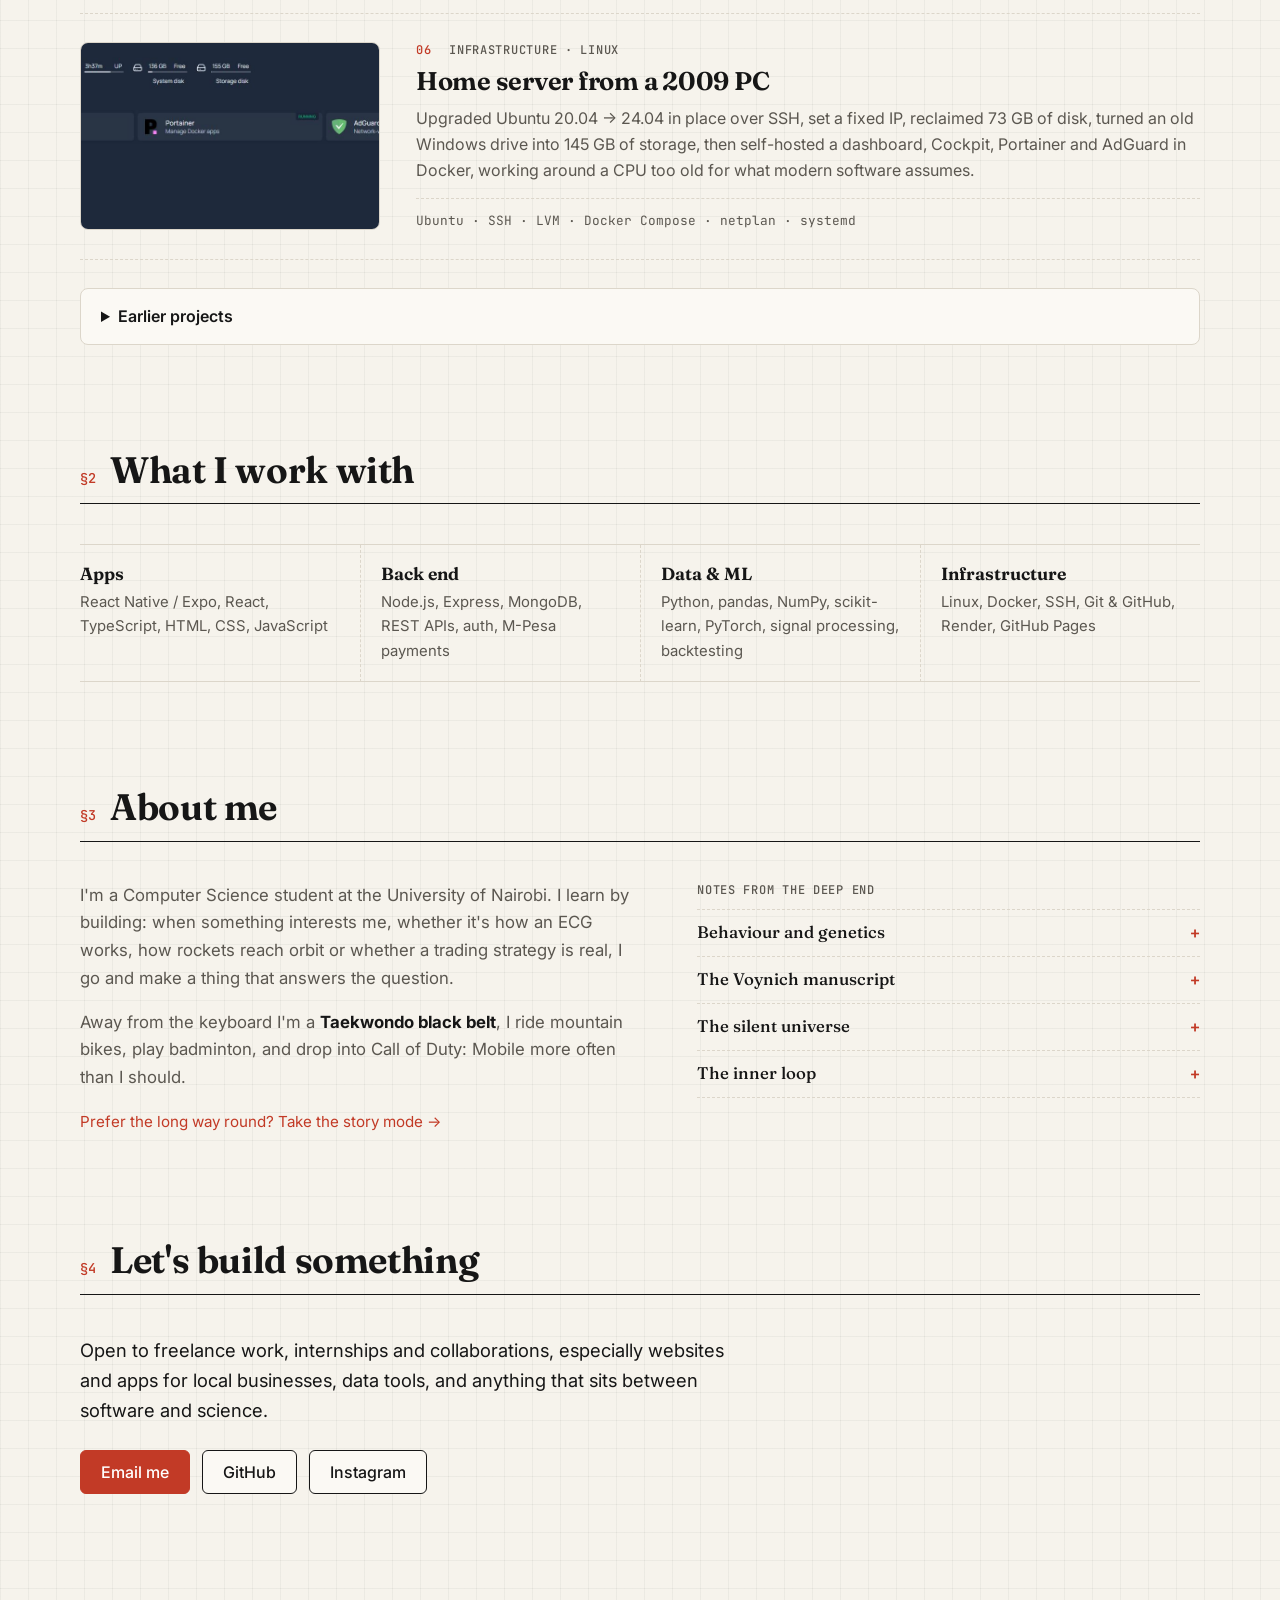
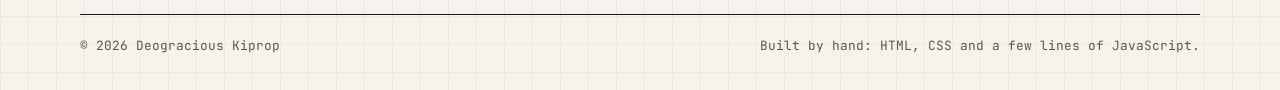
==== commit 2933f676: "Redesign the portfolio as a lab notebook and update heart3D New look: warm paper with a graph-paper " ====
--- a/index.html
+++ b/index.html
@@ -4,133 +4,163 @@
   <meta charset="UTF-8">
   <meta name="viewport" content="width=device-width, initial-scale=1">
   <title>Deogracious Kiprop · Developer</title>
-  <meta name="description" content="Deogracious Kiprop: developer in Nairobi building practical software, from a farmers' marketplace app to a 3D heart viewer and an honestly tested trading bot.">
+  <meta name="description" content="Deogracious Kiprop: developer in Nairobi building software that answers real questions, from a 3D heart viewer built on hospital ECGs to a farmers' marketplace app and an honestly tested trading bot.">
+  <link rel="canonical" href="https://portfolio.ardesams.com/">
+  <meta property="og:type" content="website">
+  <meta property="og:url" content="https://portfolio.ardesams.com/">
   <meta property="og:title" content="Deogracious Kiprop · Developer">
-  <meta property="og:description" content="Practical software, built with curiosity and tested honestly.">
-  <meta property="og:image" content="https://deograciousnot.github.io/portfolio/img/farm-mobile.jpg">
-  <meta name="theme-color" content="#0d1210">
-  <link rel="icon" href="data:image/svg+xml,<svg xmlns='http://www.w3.org/2000/svg' viewBox='0 0 64 64'><rect width='64' height='64' rx='14' fill='%2314201b'/><text x='32' y='43' font-size='30' text-anchor='middle' font-family='Georgia,serif' fill='%237fd1a4'>DK</text></svg>">
+  <meta property="og:description" content="Software that answers questions, built with curiosity and tested honestly.">
+  <meta property="og:image" content="https://portfolio.ardesams.com/img/heart3d-viewer.jpg">
+  <meta name="twitter:card" content="summary_large_image">
+  <meta name="theme-color" content="#f6f3ec" media="(prefers-color-scheme: light)">
+  <meta name="theme-color" content="#141311" media="(prefers-color-scheme: dark)">
+  <link rel="icon" href="data:image/svg+xml,<svg xmlns='http://www.w3.org/2000/svg' viewBox='0 0 64 64'><rect width='64' height='64' rx='12' fill='%23161616'/><path d='M8 36h12l5-14 7 26 6-18 4 6h14' fill='none' stroke='%23ff6b55' stroke-width='5' stroke-linecap='round' stroke-linejoin='round'/></svg>">
+  <script>
+    /* Apply a saved theme before first paint, so there is no flash */
+    try { var t = localStorage.getItem("theme"); if (t) document.documentElement.dataset.theme = t; } catch (e) {}
+  </script>
   <link rel="preconnect" href="https://fonts.googleapis.com">
   <link rel="preconnect" href="https://fonts.gstatic.com" crossorigin>
-  <link href="https://fonts.googleapis.com/css2?family=Fraunces:opsz,wght@9..144,500;9..144,700&family=Inter:wght@400;500;600&display=swap" rel="stylesheet">
+  <link href="https://fonts.googleapis.com/css2?family=Fraunces:opsz,wght@9..144,500;9..144,650&family=Inter:wght@400;500;600&family=JetBrains+Mono:wght@400;500&display=swap" rel="stylesheet">
   <link rel="stylesheet" href="style.css">
 </head>
 <body>
   <a class="skip" href="#work">Skip to work</a>
 
   <header class="nav">
-    <a class="brand" href="#top" aria-label="Back to top">DK</a>
-    <nav aria-label="Main">
-      <a href="#work">Work</a>
-      <a href="#about">About</a>
-      <a href="#notes">Notes</a>
-      <a href="#contact">Contact</a>
-    </nav>
+    <div class="wrap nav-inner">
+      <a class="brand" href="#top" aria-label="Deogracious Kiprop, back to top">
+        <svg viewBox="0 0 40 24" aria-hidden="true"><path d="M1 14h8l3-8 5 15 4-11 3 4h15"/></svg>
+        <span>DK</span>
+      </a>
+      <nav aria-label="Main">
+        <a href="#work">Work</a>
+        <a href="#about">About</a>
+        <a href="#contact">Contact</a>
+      </nav>
+      <button class="theme" type="button" aria-label="Switch between light and dark theme">
+        <svg viewBox="0 0 24 24" aria-hidden="true"><circle cx="12" cy="12" r="8.5"/><path d="M12 3.5a8.5 8.5 0 0 1 0 17z" class="fill"/></svg>
+      </button>
+    </div>
   </header>
 
   <main id="top">
     <!-- Hero -->
-    <section class="hero">
-      <div class="hero-bg" aria-hidden="true"></div>
-      <div class="wrap hero-inner">
-        <p class="eyebrow">Nairobi, Kenya · Computer Science, University of Nairobi</p>
-        <h1>Hi, I'm Deogracious.<br><span>I build practical software, and I test my ideas honestly.</span></h1>
-        <p class="lede">Mobile apps for farmers, a 3D view of the human heart, self-hosted servers, and a trading bot I tried hard to break before trusting it. I like problems that sit between disciplines.</p>
-        <div class="cta">
-          <a class="btn primary" href="#work">See my work</a>
-          <a class="btn" href="https://github.com/deograciousnot" target="_blank" rel="noopener">GitHub</a>
-          <a class="btn" href="#contact">Get in touch</a>
-        </div>
-        <a class="story-link" href="story.html">Prefer the long way round? Take the story mode →</a>
+    <section class="hero wrap">
+      <p class="label">Nairobi, Kenya · Computer Science, University of Nairobi</p>
+      <h1>Deogracious Kiprop</h1>
+      <p class="statement">I build software that answers questions, and I test my ideas honestly.</p>
+      <svg class="trace" viewBox="0 0 1000 120" preserveAspectRatio="none" aria-hidden="true">
+        <path d="M0 70 H130 q12 -14 24 0 H190 l10 8 l14 -70 l14 96 l10 -34 H300 q30 -26 60 0 H470 q12 -14 24 0 H530 l10 8 l14 -70 l14 96 l10 -34 H640 q30 -26 60 0 H810 q12 -14 24 0 H870 l10 8 l14 -70 l14 96 l10 -34 H1000"/>
+      </svg>
+      <p class="lede">A 3D view of the heart rebuilt from real hospital ECGs, a marketplace app for Kenyan farmers, self-hosted servers, and a trading bot I tried hard to break before trusting it. I like problems that sit between disciplines.</p>
+      <div class="cta">
+        <a class="btn primary" href="#work">See my work</a>
+        <a class="btn" href="https://github.com/deograciousnot" target="_blank" rel="noopener">GitHub</a>
+        <a class="btn" href="#contact">Get in touch</a>
       </div>
     </section>
 
     <!-- Work -->
-    <section id="work" class="wrap section">
-      <h2 class="section-title">Selected work</h2>
-
-      <!-- Featured: FarmConnect -->
-      <article class="featured reveal">
-        <div class="featured-media">
-          <img class="phone" src="img/farm-mobile.jpg" alt="FarmConnect welcome screen: Farmers learning from farmers" width="480" height="900" loading="lazy">
-        </div>
-        <div class="featured-body">
-          <p class="tag">Featured · Mobile app + API + dashboard</p>
-          <h3>FarmConnect</h3>
-          <p>A mobile-first marketplace and community for Kenyan farmers: ask growers in other regions what worked for them, see what's selling and for how much, trade directly, and build a trust score through honest listings and completed orders.</p>
+    <section id="work" class="wrap section" aria-labelledby="work-title">
+      <header class="section-head">
+        <span class="num">§1</span>
+        <h2 id="work-title">Selected work</h2>
+      </header>
+
+      <!-- 01 heart3D -->
+      <article class="entry lead reveal" aria-labelledby="p-heart3d">
+        <a class="shot browser" href="https://heart3d.ardesams.com" target="_blank" rel="noopener" tabindex="-1" aria-hidden="true">
+          <span class="dots"><i></i><i></i><i></i><b>heart3d.ardesams.com</b></span>
+          <img src="img/heart3d-viewer.jpg" alt="" width="1234" height="860" loading="lazy">
+        </a>
+        <div class="entry-body">
+          <p class="label"><span class="idx">01</span> Biomedical · AI · 3D</p>
+          <h3 id="p-heart3d">heart3D</h3>
+          <p class="pitch">An ECG is twelve flat shadows of one arrow swinging through the heart. heart3D rebuilds that arrow in 3D from real hospital recordings, animates it beat by beat, and lets two AI models read the trace and show which part of the heartbeat drove their answer.</p>
+          <dl class="facts">
+            <div><dt>21,799</dt><dd>real ECGs (PTB-XL)</dd></div>
+            <div><dt>0.92</dt><dd>AUC, 5 diagnosis groups</dd></div>
+            <div><dt>0.96</dt><dd>AUC, heart-attack wall</dd></div>
+          </dl>
           <ul class="points">
-            <li><strong>Mobile app</strong> in Expo / React Native: feed, marketplace, community Q&amp;A, orders, profiles, push notifications.</li>
-            <li><strong>Node/Express API</strong> with MongoDB: JWT and SMS-code sign-in, rate limiting and spam hardening, moderation and content reporting.</li>
-            <li><strong>M-Pesa payments</strong> for listing boosts and sponsored updates, with buyer protection.</li>
-            <li><strong>Admin dashboard</strong> (React + TypeScript): analytics, revenue, broadcasts, and partner accounts for organisations.</li>
-            <li>Crash reporting with Sentry, a produced pitch video, and 40+ commits of steady iteration.</li>
+            <li>Reconstructs the 3D heart vector with the Kors matrix and plays it in three.js.</li>
+            <li>A gradient-boosted model on measurements and a 1D ResNet on raw signals, both close to published benchmarks.</li>
+            <li>Shades the likely heart-attack wall on an anatomical heart, plus a normal-vs-abnormal comparison page.</li>
           </ul>
-          <p class="stack">Expo · React Native · TypeScript · Node.js · Express · MongoDB · Socket.io · Cloudinary · M-Pesa · Render</p>
+          <p class="note">A learning tool, not a medical device.</p>
+          <p class="stack">Python · NumPy · scikit-learn · PyTorch · signal processing · three.js</p>
           <div class="links">
-            <a href="https://github.com/deograciousnot/Farm" target="_blank" rel="noopener">Code on GitHub →</a>
+            <a href="https://heart3d.ardesams.com" target="_blank" rel="noopener">Open the live viewer <span aria-hidden="true">↗</span></a>
+            <a href="https://github.com/deograciousnot/heart3D" target="_blank" rel="noopener">Code <span aria-hidden="true">↗</span></a>
           </div>
         </div>
       </article>
 
-      <div class="grid">
-        <!-- heart3D -->
-        <article class="card reveal">
-          <img src="img/heart3d.jpg" alt="heart3D viewer: a 3D loop of the heart's electrical vector next to the 12 ECG leads" width="1400" height="640" loading="lazy">
-          <div class="card-body">
-            <p class="tag">Biomedical · Visualisation</p>
-            <h3>heart3D</h3>
-            <p>An ECG isn't a picture of the heart: it's 12 one-dimensional "shadows" of one 3D arrow swinging through every heartbeat. This recovers that arrow from a real 12-lead ECG (PTB-XL dataset) and animates it in the browser.</p>
-            <p class="stack">Python · NumPy · signal processing · least squares · three.js</p>
-            <div class="links"><a href="https://github.com/deograciousnot/heart3D" target="_blank" rel="noopener">Code + write-ups →</a></div>
-          </div>
-        </article>
-
-        <!-- Gold research -->
-        <article class="card reveal">
-          <div class="chart">
-            <img src="img/gold-research.svg" alt="Chart of 20 years of backtests: holding gold rose about tenfold, the trend strategy roughly broke even, the London breakout lost money" width="720" height="300" loading="lazy">
-          </div>
-          <div class="card-body">
-            <p class="tag">Quant research · Automation</p>
-            <h3>Gold trading research &amp; demo bot</h3>
-            <p>I tested five strategies on 20 years of gold prices, with real spreads, financing costs and data held back for unseen-period tests. <strong>None had a real edge</strong>, and the one that looked great on two years of data lost 69% over twenty. Then I built the bot anyway, safety first: demo-only lock, 1% risk sizing, daily loss limit, kill switch, 17 tests.</p>
+      <!-- 02 FarmConnect -->
+      <article class="entry lead flip reveal" aria-labelledby="p-farm">
+        <div class="shot phone-stage" aria-hidden="true">
+          <img class="phone" src="img/farm-mobile.jpg" alt="" width="480" height="900" loading="lazy">
+        </div>
+        <div class="entry-body">
+          <p class="label"><span class="idx">02</span> Mobile app · API · Dashboard</p>
+          <h3 id="p-farm">FarmConnect</h3>
+          <p class="pitch">A mobile-first marketplace and community for Kenyan farmers: ask growers in other regions what worked, see what's selling and for how much, trade directly, and build a trust score through honest listings and completed orders.</p>
+          <ul class="points">
+            <li><strong>Expo / React Native app</strong>: feed, marketplace, community Q&amp;A, orders, profiles, push notifications.</li>
+            <li><strong>Node / Express API</strong> on MongoDB: JWT and SMS-code sign-in, rate limiting, moderation and reporting.</li>
+            <li><strong>M-Pesa payments</strong> for listing boosts and sponsored posts, with buyer protection.</li>
+            <li><strong>Admin dashboard</strong> in React + TypeScript: analytics, revenue, broadcasts and partner accounts.</li>
+          </ul>
+          <p class="stack">Expo · React Native · TypeScript · Node.js · Express · MongoDB · Socket.io · M-Pesa · Sentry</p>
+          <div class="links">
+            <a href="https://github.com/deograciousnot/Farm" target="_blank" rel="noopener">Code <span aria-hidden="true">↗</span></a>
+          </div>
+        </div>
+      </article>
+
+      <!-- 03–06 -->
+      <div class="rows">
+        <article class="row reveal" aria-labelledby="p-bot">
+          <div class="thumb chart" aria-hidden="true"><img src="img/gold-research.svg" alt="" width="720" height="300" loading="lazy"></div>
+          <div class="row-body">
+            <p class="label"><span class="idx">03</span> Quant research · Automation</p>
+            <h3 id="p-bot">Gold trading bot &amp; research</h3>
+            <p>I tested five strategies on 20 years of gold prices, with real spreads, financing costs and unseen years held back. <strong>None had a real edge</strong>; the one that looked great over two years lost 69% over twenty. Then I built the bot anyway, safety first: demo-only lock, 1% risk sizing, daily loss limit, kill switch and 17 tests.</p>
             <p class="stack">Python · pandas · MetaTrader 5 API · Dukascopy &amp; FRED data · unittest</p>
           </div>
         </article>
 
-        <!-- Flight Plan -->
-        <article class="card reveal">
-          <img src="img/flightplan.jpg" alt="Flight Plan: a self-study tracker where finished tasks raise your altitude toward ISS orbit" width="1400" height="860" loading="lazy">
-          <div class="card-body">
-            <p class="tag">Education · Aerospace</p>
-            <h3>Flight Plan</h3>
+        <article class="row reveal" aria-labelledby="p-flight">
+          <div class="thumb" aria-hidden="true"><img src="img/flightplan.jpg" alt="" width="1400" height="860" loading="lazy"></div>
+          <div class="row-body">
+            <p class="label"><span class="idx">04</span> Education · Aerospace</p>
+            <h3 id="p-flight">Flight Plan</h3>
             <p>A free, self-paced route from rusty maths to orbital mechanics, CAD and simulation: 72 tasks in six phases. Every finished task raises your altitude, from the launch pad to the orbit of the International Space Station.</p>
             <p class="stack">HTML · CSS · JavaScript · GitHub Pages</p>
             <div class="links">
-              <a href="http://ardesams.com" target="_blank" rel="noopener">Live site →</a>
-              <a href="https://github.com/deograciousnot/flightplan" target="_blank" rel="noopener">Code →</a>
+              <a href="http://ardesams.com" target="_blank" rel="noopener">Live site <span aria-hidden="true">↗</span></a>
+              <a href="https://github.com/deograciousnot/flightplan" target="_blank" rel="noopener">Code <span aria-hidden="true">↗</span></a>
             </div>
           </div>
         </article>
 
-        <!-- Transform Lab -->
-        <article class="card reveal">
-          <img src="img/transformlab.jpg" alt="Transform Lab: practice questions on 2D geometric transformations with a live plot" width="1400" height="860" loading="lazy">
-          <div class="card-body">
-            <p class="tag">Study tool · Computer graphics</p>
-            <h3>Transform Lab</h3>
-            <p>Endless practice for 2D geometric transformations (translation, scaling, rotation, reflection, shear and composites) in the style of my computer graphics lectures, with hints, full worked solutions and a live plot of your answer.</p>
+        <article class="row reveal" aria-labelledby="p-transform">
+          <div class="thumb" aria-hidden="true"><img src="img/transformlab.jpg" alt="" width="1400" height="860" loading="lazy"></div>
+          <div class="row-body">
+            <p class="label"><span class="idx">05</span> Study tool · Computer graphics</p>
+            <h3 id="p-transform">Transform Lab</h3>
+            <p>Endless practice for 2D geometric transformations (translation, scaling, rotation, reflection, shear and composites) in the style of my computer graphics lectures, with hints, worked solutions and a live plot of your answer.</p>
             <p class="stack">JavaScript · linear algebra · SVG</p>
           </div>
         </article>
 
-        <!-- Home server -->
-        <article class="card wide reveal">
-          <img src="img/homeserver.jpg" alt="Home server dashboard showing CPU, memory, disks and links to Cockpit, Portainer and AdGuard" width="1400" height="400" loading="lazy">
-          <div class="card-body">
-            <p class="tag">Infrastructure · Linux</p>
-            <h3>Home server from an old PC</h3>
-            <p>Brought a 2009 desktop back to life: upgraded Ubuntu 20.04 → 24.04 in place over SSH, fixed IP, reclaimed 73 GB of unused disk, turned an old Windows drive into 145 GB of storage, then self-hosted a dashboard, Cockpit, Portainer and AdGuard in Docker. Its old CPU lacks AVX, so I worked around what modern software assumes.</p>
+        <article class="row reveal" aria-labelledby="p-server">
+          <div class="thumb" aria-hidden="true"><img src="img/homeserver.jpg" alt="" width="1400" height="400" loading="lazy"></div>
+          <div class="row-body">
+            <p class="label"><span class="idx">06</span> Infrastructure · Linux</p>
+            <h3 id="p-server">Home server from a 2009 PC</h3>
+            <p>Upgraded Ubuntu 20.04 → 24.04 in place over SSH, set a fixed IP, reclaimed 73 GB of disk, turned an old Windows drive into 145 GB of storage, then self-hosted a dashboard, Cockpit, Portainer and AdGuard in Docker, working around a CPU too old for what modern software assumes.</p>
             <p class="stack">Ubuntu · SSH · LVM · Docker Compose · netplan · systemd</p>
           </div>
         </article>
@@ -147,49 +177,60 @@
 
     <!-- Skills -->
     <section class="wrap section" aria-labelledby="skills-title">
-      <h2 id="skills-title" class="section-title">What I work with</h2>
-      <div class="skills reveal">
-        <div><h3>Apps</h3><p>React Native / Expo, React, TypeScript, HTML/CSS/JS</p></div>
-        <div><h3>Back end</h3><p>Node.js, Express, MongoDB, REST APIs, auth, payments (M-Pesa)</p></div>
-        <div><h3>Data &amp; science</h3><p>Python, pandas, NumPy, backtesting, signal processing, three.js</p></div>
-        <div><h3>Infrastructure</h3><p>Linux, Docker, SSH, Git &amp; GitHub, Render, GitHub Pages</p></div>
-      </div>
+      <header class="section-head">
+        <span class="num">§2</span>
+        <h2 id="skills-title">What I work with</h2>
+      </header>
+      <dl class="skills reveal">
+        <div><dt>Apps</dt><dd>React Native / Expo, React, TypeScript, HTML, CSS, JavaScript</dd></div>
+        <div><dt>Back end</dt><dd>Node.js, Express, MongoDB, REST APIs, auth, M-Pesa payments</dd></div>
+        <div><dt>Data &amp; ML</dt><dd>Python, pandas, NumPy, scikit-learn, PyTorch, signal processing, backtesting</dd></div>
+        <div><dt>Infrastructure</dt><dd>Linux, Docker, SSH, Git &amp; GitHub, Render, GitHub Pages</dd></div>
+      </dl>
     </section>
 
     <!-- About -->
-    <section id="about" class="wrap section about">
-      <h2 class="section-title">About me</h2>
-      <div class="about-body reveal">
-        <p>I'm a Computer Science student at the University of Nairobi. I learn by building: when something interests me, whether it's how an ECG works, how rockets reach orbit or whether a trading strategy is real, I go and make a thing that answers the question.</p>
-        <p>Away from the keyboard I'm a <strong>Taekwondo black belt</strong>, I ride mountain bikes, play badminton, and drop into Call of Duty: Mobile more often than I should. I also spend a lot of time on the deep end of thought.</p>
-      </div>
-    </section>
-
-    <!-- Notes (the old Philosophy page, condensed) -->
-    <section id="notes" class="wrap section">
-      <h2 class="section-title">Notes from the deep end</h2>
-      <div class="notes reveal">
-        <details><summary>🧬 Behaviour and genetics</summary><p>Genetic predispositions guide instincts, but epigenetics, those invisible switches, can activate or silence parts of our identity based on experience. Could our choices be echoes of a long ancestral algorithm still running?</p></details>
-        <details><summary>📜 The Voynich manuscript</summary><p>Its undeciphered script reminds us that language isn't always meant to be cracked. Maybe it speaks to parts of the mind that are intuitive rather than logical: a riddle designed to trigger wonder, not understanding.</p></details>
-        <details><summary>🪐 The silent universe</summary><p>What if we're looking the wrong way? Civilisations may have moved past physical communication altogether. Maybe the universe isn't quiet. Maybe it's meditating.</p></details>
-        <details><summary>🧠 The inner loop</summary><p>Each thought loop is a spiral staircase: exhausting when you're stuck, enlightening when you gain elevation. Sometimes you don't break the loop. You learn to walk it.</p></details>
+    <section id="about" class="wrap section" aria-labelledby="about-title">
+      <header class="section-head">
+        <span class="num">§3</span>
+        <h2 id="about-title">About me</h2>
+      </header>
+      <div class="about reveal">
+        <div class="about-body">
+          <p>I'm a Computer Science student at the University of Nairobi. I learn by building: when something interests me, whether it's how an ECG works, how rockets reach orbit or whether a trading strategy is real, I go and make a thing that answers the question.</p>
+          <p>Away from the keyboard I'm a <strong>Taekwondo black belt</strong>, I ride mountain bikes, play badminton, and drop into Call of Duty: Mobile more often than I should.</p>
+          <a class="story-link" href="story.html">Prefer the long way round? Take the story mode <span aria-hidden="true">→</span></a>
+        </div>
+        <div class="notes">
+          <p class="label">Notes from the deep end</p>
+          <details><summary>Behaviour and genetics</summary><p>Genetic predispositions guide instincts, but epigenetics, those invisible switches, can activate or silence parts of our identity based on experience. Could our choices be echoes of a long ancestral algorithm still running?</p></details>
+          <details><summary>The Voynich manuscript</summary><p>Its undeciphered script reminds us that language isn't always meant to be cracked. Maybe it speaks to parts of the mind that are intuitive rather than logical: a riddle designed to trigger wonder, not understanding.</p></details>
+          <details><summary>The silent universe</summary><p>What if we're looking the wrong way? Civilisations may have moved past physical communication altogether. Maybe the universe isn't quiet. Maybe it's meditating.</p></details>
+          <details><summary>The inner loop</summary><p>Each thought loop is a spiral staircase: exhausting when you're stuck, enlightening when you gain elevation. Sometimes you don't break the loop. You learn to walk it.</p></details>
+        </div>
       </div>
     </section>
 
     <!-- Contact -->
-    <section id="contact" class="wrap section contact">
-      <h2 class="section-title">Let's build something</h2>
-      <p class="reveal">Open to freelance work, internships and collaborations, especially websites and apps for local businesses, data tools, and anything that sits between software and science.</p>
-      <div class="cta reveal">
-        <a class="btn primary" href="mailto:ardesamsco@gmail.com">Email me</a>
-        <a class="btn" href="https://github.com/deograciousnot" target="_blank" rel="noopener">GitHub</a>
-        <a class="btn" href="https://instagram.com/deograciousnot" target="_blank" rel="noopener">Instagram</a>
+    <section id="contact" class="wrap section" aria-labelledby="contact-title">
+      <header class="section-head">
+        <span class="num">§4</span>
+        <h2 id="contact-title">Let's build something</h2>
+      </header>
+      <div class="contact reveal">
+        <p>Open to freelance work, internships and collaborations, especially websites and apps for local businesses, data tools, and anything that sits between software and science.</p>
+        <div class="cta">
+          <a class="btn primary" href="mailto:ardesamsco@gmail.com">Email me</a>
+          <a class="btn" href="https://github.com/deograciousnot" target="_blank" rel="noopener">GitHub</a>
+          <a class="btn" href="https://instagram.com/deograciousnot" target="_blank" rel="noopener">Instagram</a>
+        </div>
       </div>
     </section>
   </main>
 
   <footer class="wrap footer">
-    <p>© <span id="year">2026</span> Deogracious Kiprop · Built with curiosity &amp; caffeine ☕</p>
+    <p>© <span id="year">2026</span> Deogracious Kiprop</p>
+    <p>Built by hand: HTML, CSS and a few lines of JavaScript.</p>
   </footer>
 
   <script src="script.js"></script>
--- a/style.css
+++ b/style.css
@@ -1,163 +1,215 @@
-/* Deogracious Kiprop — portfolio. Dark, forest-toned, fast. */
+/* Deogracious Kiprop · portfolio. "Lab notebook": warm paper, ink, one signal-red accent. */
 :root {
-  --bg: #0d1210;
-  --bg-2: #121a17;
-  --card: #151e1a;
-  --line: #24312b;
-  --text: #e8efe9;
-  --muted: #9fb0a6;
-  --accent: #7fd1a4;
-  --accent-2: #d8b25a;
-  --radius: 14px;
-  --serif: "Fraunces", Georgia, serif;
+  --bg: #f6f3ec;
+  --paper: #fbf9f4;
+  --ink: #161616;
+  --muted: #5b5750;
+  --line: #dcd6ca;
+  --grid: rgba(22, 22, 22, 0.045);
+  --accent: #c23a26;
+  --accent-ink: #fff;
+  --shadow: 0 1px 0 rgba(0,0,0,.03), 0 18px 40px -24px rgba(40, 30, 10, .35);
+  --radius: 10px;
+  --serif: "Fraunces", Georgia, "Times New Roman", serif;
   --sans: "Inter", system-ui, -apple-system, "Segoe UI", sans-serif;
+  --mono: "JetBrains Mono", ui-monospace, "Cascadia Mono", Consolas, monospace;
+  color-scheme: light;
+}
+@media (prefers-color-scheme: dark) {
+  :root:not([data-theme="light"]) {
+    --bg: #141311; --paper: #1b1a17; --ink: #ece8df; --muted: #a49e92; --line: #302d28;
+    --grid: rgba(236, 232, 223, 0.035); --accent: #ff6b55; --accent-ink: #1a0b07;
+    --shadow: 0 18px 40px -24px rgba(0,0,0,.8); color-scheme: dark;
+  }
+}
+:root[data-theme="dark"] {
+  --bg: #141311; --paper: #1b1a17; --ink: #ece8df; --muted: #a49e92; --line: #302d28;
+  --grid: rgba(236, 232, 223, 0.035); --accent: #ff6b55; --accent-ink: #1a0b07;
+  --shadow: 0 18px 40px -24px rgba(0,0,0,.8); color-scheme: dark;
 }
 
 * { box-sizing: border-box; }
-html { scroll-behavior: smooth; }
+html { scroll-behavior: smooth; scroll-padding-top: 72px; }
 body {
   margin: 0;
-  background: var(--bg);
-  color: var(--text);
+  color: var(--ink);
   font: 16px/1.65 var(--sans);
   -webkit-font-smoothing: antialiased;
+  background-color: var(--bg);
+  /* graph-paper grid */
+  background-image:
+    linear-gradient(var(--grid) 1px, transparent 1px),
+    linear-gradient(90deg, var(--grid) 1px, transparent 1px);
+  background-size: 28px 28px;
 }
 img { max-width: 100%; height: auto; display: block; }
-a { color: var(--accent); }
-.wrap { width: min(1100px, 100% - 32px); margin-inline: auto; }
+a { color: var(--accent); text-underline-offset: 3px; }
+:focus-visible { outline: 2px solid var(--accent); outline-offset: 3px; border-radius: 4px; }
+.wrap { width: min(1120px, 100% - 32px); margin-inline: auto; }
 .skip { position: absolute; left: -999px; }
-.skip:focus { left: 16px; top: 16px; z-index: 100; background: var(--accent); color: #000; padding: 8px 12px; border-radius: 8px; }
+.skip:focus { left: 16px; top: 16px; z-index: 100; background: var(--ink); color: var(--bg); padding: 8px 12px; border-radius: 6px; }
+
+.label {
+  font: 500 0.75rem/1.4 var(--mono); letter-spacing: 0.06em; text-transform: uppercase;
+  color: var(--muted); margin: 0 0 10px;
+}
+.idx { color: var(--accent); margin-right: 10px; }
 
 /* Nav */
 .nav {
   position: sticky; top: 0; z-index: 50;
-  display: flex; align-items: center; justify-content: space-between;
-  padding: 12px max(16px, calc((100% - 1100px) / 2));
-  background: rgba(13, 18, 16, 0.8);
-  backdrop-filter: blur(10px);
-  border-bottom: 1px solid var(--line);
-}
-.brand { font: 700 1.2rem var(--serif); color: var(--text); text-decoration: none; }
-.nav nav { display: flex; gap: clamp(12px, 3vw, 28px); }
-.nav nav a { color: var(--muted); text-decoration: none; font-size: 0.95rem; }
-.nav nav a:hover { color: var(--text); }
+  background: color-mix(in srgb, var(--bg) 85%, transparent);
+  backdrop-filter: blur(8px); -webkit-backdrop-filter: blur(8px);
+  border-bottom: 1px dashed var(--line);
+}
+.nav-inner { display: flex; align-items: center; gap: 16px; height: 60px; }
+.brand { display: flex; align-items: center; gap: 8px; color: var(--ink); text-decoration: none; font: 650 1.1rem var(--serif); margin-right: auto; }
+.brand svg { width: 34px; height: 20px; fill: none; stroke: var(--accent); stroke-width: 2.4; stroke-linecap: round; stroke-linejoin: round; }
+.nav nav { display: flex; gap: clamp(14px, 3vw, 28px); }
+.nav nav a { color: var(--muted); text-decoration: none; font-size: 0.95rem; padding: 6px 0; }
+.nav nav a:hover { color: var(--ink); }
+.theme {
+  width: 38px; height: 38px; display: grid; place-items: center; cursor: pointer;
+  background: transparent; border: 1px solid var(--line); border-radius: 50%; color: var(--ink);
+}
+.theme:hover { border-color: var(--ink); }
+.theme svg { width: 18px; height: 18px; fill: none; stroke: currentColor; stroke-width: 1.8; }
+.theme .fill { fill: currentColor; stroke: none; }
 
 /* Hero */
-.hero { position: relative; overflow: hidden; padding: clamp(72px, 14vh, 140px) 0 clamp(64px, 10vh, 110px); }
-.hero-bg {
-  position: absolute; inset: 0;
-  background:
-    linear-gradient(180deg, rgba(13,18,16,0.55) 0%, rgba(13,18,16,0.85) 60%, var(--bg) 100%),
-    url("img/forest.jpg") center 30% / cover no-repeat;
-  filter: saturate(0.8);
-}
-.hero-bg::after { /* drifting mist, a nod to the old site */
-  content: ""; position: absolute; inset: -20%;
-  background: radial-gradient(ellipse at 30% 40%, rgba(220,235,225,0.08), transparent 55%),
-              radial-gradient(ellipse at 70% 60%, rgba(220,235,225,0.06), transparent 50%);
-  animation: drift 40s ease-in-out infinite alternate;
-}
-@keyframes drift { to { transform: translate(6%, -4%); } }
-.hero-inner { position: relative; }
-.eyebrow { color: var(--accent); font-size: 0.85rem; letter-spacing: 0.08em; text-transform: uppercase; margin: 0 0 16px; }
-h1 {
-  font: 700 clamp(2.2rem, 6vw, 4rem)/1.08 var(--serif);
-  margin: 0 0 20px; letter-spacing: -0.01em; max-width: 18ch;
-}
-h1 span { display: block; color: var(--muted); font-weight: 500; font-size: 0.55em; line-height: 1.3; margin-top: 14px; max-width: 30ch; }
-.lede { color: var(--muted); font-size: 1.1rem; max-width: 60ch; margin: 0 0 28px; }
+.hero { padding: clamp(56px, 11vh, 120px) 0 clamp(40px, 7vh, 72px); }
+h1 { font: 650 clamp(2.6rem, 8vw, 5.4rem)/1.02 var(--serif); letter-spacing: -0.02em; margin: 0; }
+.statement { font: 500 clamp(1.25rem, 3vw, 1.9rem)/1.3 var(--serif); color: var(--muted); margin: 14px 0 0; max-width: 28ch; }
+.trace { width: 100%; height: clamp(60px, 10vw, 110px); margin: clamp(18px, 4vw, 36px) 0; overflow: visible; }
+.trace { clip-path: inset(0 100% 0 0); animation: draw 2.4s cubic-bezier(.6,.1,.3,1) .2s forwards; }
+.trace path { fill: none; stroke: var(--accent); stroke-width: 2.2; vector-effect: non-scaling-stroke; stroke-linejoin: round; stroke-linecap: round; }
+@keyframes draw { to { clip-path: inset(0 0 0 0); } }
+.lede { font-size: 1.1rem; color: var(--muted); max-width: 62ch; margin: 0 0 28px; }
 .cta { display: flex; flex-wrap: wrap; gap: 12px; }
 .btn {
-  display: inline-block; padding: 11px 20px; border-radius: 999px;
-  border: 1px solid var(--line); color: var(--text); text-decoration: none; font-weight: 500;
-  background: rgba(21, 30, 26, 0.7); transition: border-color .2s, transform .2s;
-}
-.btn:hover { border-color: var(--accent); transform: translateY(-1px); }
-.btn.primary { background: var(--accent); color: #07110c; border-color: var(--accent); }
-.story-link { display: inline-block; margin-top: 22px; color: var(--muted); font-size: 0.9rem; text-decoration: none; }
-.story-link:hover { color: var(--accent); }
+  display: inline-flex; align-items: center; min-height: 44px; padding: 0 20px; border-radius: 6px;
+  border: 1px solid var(--ink); color: var(--ink); text-decoration: none; font-weight: 500;
+  background: var(--paper); transition: transform .15s, box-shadow .15s;
+}
+.btn:hover { transform: translate(-2px, -2px); box-shadow: 3px 3px 0 var(--ink); }
+.btn.primary { background: var(--accent); border-color: var(--accent); color: var(--accent-ink); }
+.btn.primary:hover { box-shadow: 3px 3px 0 var(--ink); }
 
 /* Sections */
-.section { padding: clamp(56px, 9vw, 96px) 0 0; }
-.section-title { font: 700 clamp(1.6rem, 3.5vw, 2.2rem) var(--serif); margin: 0 0 28px; }
-.tag { color: var(--accent); font-size: 0.8rem; text-transform: uppercase; letter-spacing: 0.08em; margin: 0 0 6px; }
-h3 { font: 700 1.45rem var(--serif); margin: 0 0 10px; }
-.stack { color: var(--muted); font-size: 0.85rem; border-top: 1px solid var(--line); padding-top: 12px; margin-top: 16px; }
-.links { display: flex; flex-wrap: wrap; gap: 18px; margin-top: 10px; }
-.links a { text-decoration: none; font-weight: 500; }
+.section { padding-top: clamp(56px, 9vw, 104px); }
+.section-head { display: flex; align-items: baseline; gap: 14px; border-bottom: 1px solid var(--ink); padding-bottom: 12px; margin-bottom: clamp(24px, 4vw, 40px); }
+.section-head .num { font: 500 0.85rem var(--mono); color: var(--accent); }
+.section-head h2 { font: 650 clamp(1.6rem, 3.6vw, 2.3rem)/1.15 var(--serif); margin: 0; letter-spacing: -0.01em; }
+h3 { font: 650 clamp(1.5rem, 3vw, 2rem)/1.15 var(--serif); margin: 0 0 12px; letter-spacing: -0.01em; }
+.stack { font: 0.8rem/1.6 var(--mono); color: var(--muted); border-top: 1px dashed var(--line); padding-top: 12px; margin: 18px 0 0; }
+.links { display: flex; flex-wrap: wrap; gap: 8px 22px; margin-top: 12px; }
+.links a { font-weight: 600; text-decoration: none; padding: 4px 0; }
 .links a:hover { text-decoration: underline; }
 
-/* Featured */
-.featured {
-  display: grid; grid-template-columns: 1fr 1.1fr; gap: clamp(20px, 4vw, 48px); align-items: center;
-  background: var(--card); border: 1px solid var(--line); border-radius: var(--radius);
-  padding: clamp(18px, 3vw, 36px); margin-bottom: 28px;
-}
-.featured-media {
-  display: grid; place-items: center; padding: 24px 0;
-  background: radial-gradient(circle at 50% 45%, rgba(127, 209, 164, 0.14), transparent 65%);
-}
-.featured-media .phone {
-  width: min(280px, 70%);
-  border-radius: 28px; border: 8px solid #050807; box-shadow: 0 24px 60px rgba(0,0,0,0.55);
-}
-.points { padding-left: 18px; margin: 14px 0 0; color: var(--muted); }
+/* Lead entries */
+.entry {
+  display: grid; grid-template-columns: 1.15fr 1fr; gap: clamp(22px, 4vw, 52px); align-items: start;
+  padding-bottom: clamp(40px, 6vw, 64px); margin-bottom: clamp(40px, 6vw, 64px); border-bottom: 1px dashed var(--line);
+}
+.entry.flip { grid-template-columns: 0.8fr 1fr; }
+.pitch { font-size: 1.05rem; margin: 0 0 18px; }
+.points { margin: 0; padding-left: 18px; color: var(--muted); }
 .points li { margin-bottom: 6px; }
-.points strong { color: var(--text); font-weight: 600; }
-
-/* Grid of cards */
-.grid { display: grid; grid-template-columns: repeat(2, 1fr); gap: 24px; }
-.card { background: var(--card); border: 1px solid var(--line); border-radius: var(--radius); overflow: hidden; display: flex; flex-direction: column; }
-.card > img { aspect-ratio: 16 / 9; object-fit: cover; object-position: top; border-bottom: 1px solid var(--line); }
-.card .chart { aspect-ratio: 16 / 9; display: grid; place-items: center; background: var(--bg-2); border-bottom: 1px solid var(--line); padding: 10px; color: var(--muted); }
-.card.wide { grid-column: 1 / -1; }
-.card.wide > img { aspect-ratio: auto; }
-.card-body { padding: 20px 22px 22px; display: flex; flex-direction: column; flex: 1; }
-.card-body p { margin: 0 0 6px; color: var(--muted); }
-.card-body p strong { color: var(--text); }
-.card-body .stack { margin-top: auto; }
-
-.earlier { margin-top: 24px; background: var(--bg-2); border: 1px solid var(--line); border-radius: var(--radius); padding: 16px 22px; }
+.points li::marker { color: var(--accent); }
+.points strong { color: var(--ink); font-weight: 600; }
+.note { display: inline-block; margin: 14px 0 0; font: 500 0.78rem var(--mono); color: var(--accent); border: 1px solid currentColor; border-radius: 4px; padding: 3px 8px; }
+
+.facts { display: grid; grid-template-columns: repeat(3, 1fr); gap: 1px; margin: 0 0 18px; background: var(--line); border: 1px solid var(--line); border-radius: 6px; overflow: hidden; }
+.facts div { background: var(--paper); padding: 10px 12px; }
+.facts dt { font: 650 1.45rem/1.1 var(--serif); }
+.facts dd { margin: 4px 0 0; font: 0.72rem/1.35 var(--mono); color: var(--muted); }
+
+.shot { display: block; border-radius: var(--radius); overflow: hidden; }
+.browser { background: var(--paper); border: 1px solid var(--line); box-shadow: var(--shadow); transition: transform .25s; }
+.browser:hover { transform: translateY(-3px); }
+.dots { display: flex; align-items: center; gap: 6px; padding: 9px 12px; border-bottom: 1px solid var(--line); }
+.dots i { width: 9px; height: 9px; border-radius: 50%; background: var(--line); }
+.dots b { font: 400 0.72rem var(--mono); color: var(--muted); margin-left: 10px; }
+.phone-stage {
+  display: grid; place-items: center; padding: clamp(20px, 4vw, 40px) 0;
+  background: radial-gradient(circle at 50% 45%, color-mix(in srgb, var(--accent) 12%, transparent), transparent 62%);
+}
+.phone { width: min(260px, 72%); border-radius: 26px; border: 7px solid #111; box-shadow: var(--shadow); }
+
+/* Compact rows */
+.rows { display: grid; gap: 0; }
+.row {
+  display: grid; grid-template-columns: 300px 1fr; gap: clamp(18px, 3vw, 36px); align-items: start;
+  padding: 28px 0; border-bottom: 1px dashed var(--line);
+}
+.row:first-child { padding-top: 0; }
+.thumb { aspect-ratio: 16 / 10; border-radius: 8px; overflow: hidden; border: 1px solid var(--line); background: var(--paper); }
+.thumb img { width: 100%; height: 100%; object-fit: cover; object-position: top; }
+.thumb.chart { display: grid; place-items: center; padding: 8px; }
+.thumb.chart img { object-fit: contain; }
+.row h3 { font-size: clamp(1.3rem, 2.4vw, 1.6rem); margin-bottom: 8px; }
+.row-body p { margin: 0; color: var(--muted); }
+.row-body p strong { color: var(--ink); }
+.row-body .label { margin-bottom: 8px; }
+.row-body .stack { margin-top: 14px; }
+
+.earlier { margin-top: 28px; border: 1px solid var(--line); border-radius: 8px; padding: 14px 20px; background: var(--paper); }
 .earlier summary { cursor: pointer; font-weight: 600; }
 .earlier ul { color: var(--muted); margin: 12px 0 4px; padding-left: 18px; }
-.earlier strong { color: var(--text); }
+.earlier strong { color: var(--ink); }
 
 /* Skills */
-.skills { display: grid; grid-template-columns: repeat(4, 1fr); gap: 16px; }
-.skills > div { background: var(--card); border: 1px solid var(--line); border-radius: var(--radius); padding: 18px; }
-.skills h3 { font-size: 1.1rem; margin-bottom: 6px; }
-.skills p { margin: 0; color: var(--muted); font-size: 0.93rem; }
-
-/* About & notes */
-.about-body { max-width: 70ch; color: var(--muted); font-size: 1.05rem; }
-.about-body strong { color: var(--text); }
-.notes { display: grid; grid-template-columns: repeat(2, 1fr); gap: 14px; }
-.notes details { background: var(--card); border: 1px solid var(--line); border-radius: var(--radius); padding: 16px 20px; }
-.notes summary { cursor: pointer; font: 600 1.05rem var(--serif); }
-.notes p { color: var(--muted); margin: 10px 0 0; font-family: var(--serif); font-style: italic; }
+.skills { display: grid; grid-template-columns: repeat(4, 1fr); margin: 0; border-top: 1px solid var(--line); }
+.skills div { padding: 18px 20px 18px 0; border-bottom: 1px solid var(--line); }
+.skills div + div { padding-left: 20px; border-left: 1px dashed var(--line); }
+.skills dt { font: 650 1.1rem var(--serif); margin-bottom: 6px; }
+.skills dd { margin: 0; color: var(--muted); font-size: 0.93rem; }
+
+/* About */
+.about { display: grid; grid-template-columns: 1.1fr 1fr; gap: clamp(24px, 5vw, 64px); align-items: start; }
+.about-body { font-size: 1.05rem; color: var(--muted); }
+.about-body p { margin: 0 0 16px; }
+.about-body strong { color: var(--ink); }
+.story-link { font-size: 0.95rem; text-decoration: none; }
+.story-link:hover { text-decoration: underline; }
+.notes details { border-bottom: 1px dashed var(--line); padding: 12px 0; }
+.notes details:first-of-type { border-top: 1px dashed var(--line); }
+.notes summary { cursor: pointer; font: 500 1.05rem var(--serif); list-style: none; display: flex; justify-content: space-between; gap: 12px; }
+.notes summary::-webkit-details-marker { display: none; }
+.notes summary::after { content: "+"; font-family: var(--mono); color: var(--accent); }
+.notes details[open] summary::after { content: "−"; }
+.notes details p { margin: 10px 0 2px; color: var(--muted); font-family: var(--serif); font-style: italic; }
 
 /* Contact & footer */
-.contact p { color: var(--muted); max-width: 60ch; font-size: 1.05rem; margin: 0 0 22px; }
-.footer { padding: 72px 0 36px; color: var(--muted); font-size: 0.9rem; border-top: 1px solid var(--line); margin-top: 80px; }
-
-/* Gentle reveal on scroll (only when JS is on and motion is OK) */
-.js .reveal { opacity: 0; transform: translateY(14px); transition: opacity .6s ease, transform .6s ease; }
+.contact p { font-size: 1.15rem; max-width: 56ch; margin: 0 0 24px; }
+.footer { display: flex; flex-wrap: wrap; justify-content: space-between; gap: 8px 24px; margin-top: clamp(72px, 10vw, 120px); padding: 22px 0 36px; border-top: 1px solid var(--ink); font: 0.8rem var(--mono); color: var(--muted); }
+.footer p { margin: 0; }
+
+/* Gentle reveal (only with JS, and only when motion is OK) */
+.js .reveal { opacity: 0; transform: translateY(12px); transition: opacity .6s ease, transform .6s ease; }
 .js .reveal.shown { opacity: 1; transform: none; }
 @media (prefers-reduced-motion: reduce) {
   html { scroll-behavior: auto; }
-  .hero-bg::after { animation: none; }
+  .trace { animation: none; clip-path: none; }
   .js .reveal { opacity: 1; transform: none; transition: none; }
-}
-
-/* Phones and tablets */
-@media (max-width: 860px) {
-  .featured { grid-template-columns: 1fr; }
-  .featured-media { padding: 8px 0 16px; }
-  .grid, .notes { grid-template-columns: 1fr; }
+  .btn, .browser { transition: none; }
+}
+
+/* Tablets and phones */
+@media (max-width: 900px) {
+  .entry, .entry.flip, .about { grid-template-columns: 1fr; }
+  .entry.flip .shot { order: -1; }
+  .row { grid-template-columns: 200px 1fr; }
   .skills { grid-template-columns: repeat(2, 1fr); }
-}
-@media (max-width: 480px) {
+  .skills div:nth-child(3) { padding-left: 0; border-left: 0; }
+}
+@media (max-width: 600px) {
+  .row { grid-template-columns: 1fr; }
+  .thumb { aspect-ratio: 16 / 9; }
   .skills { grid-template-columns: 1fr; }
-  .nav nav a:nth-child(3) { display: none; } /* keep the bar on one line */
-  h1 span { font-size: 0.62em; }
-}
+  .skills div, .skills div + div { padding-left: 0; border-left: 0; }
+  .facts dt { font-size: 1.2rem; }
+  .nav nav { gap: 14px; }
+  .nav nav a { font-size: 0.9rem; }
+  .footer { flex-direction: column; }
+}
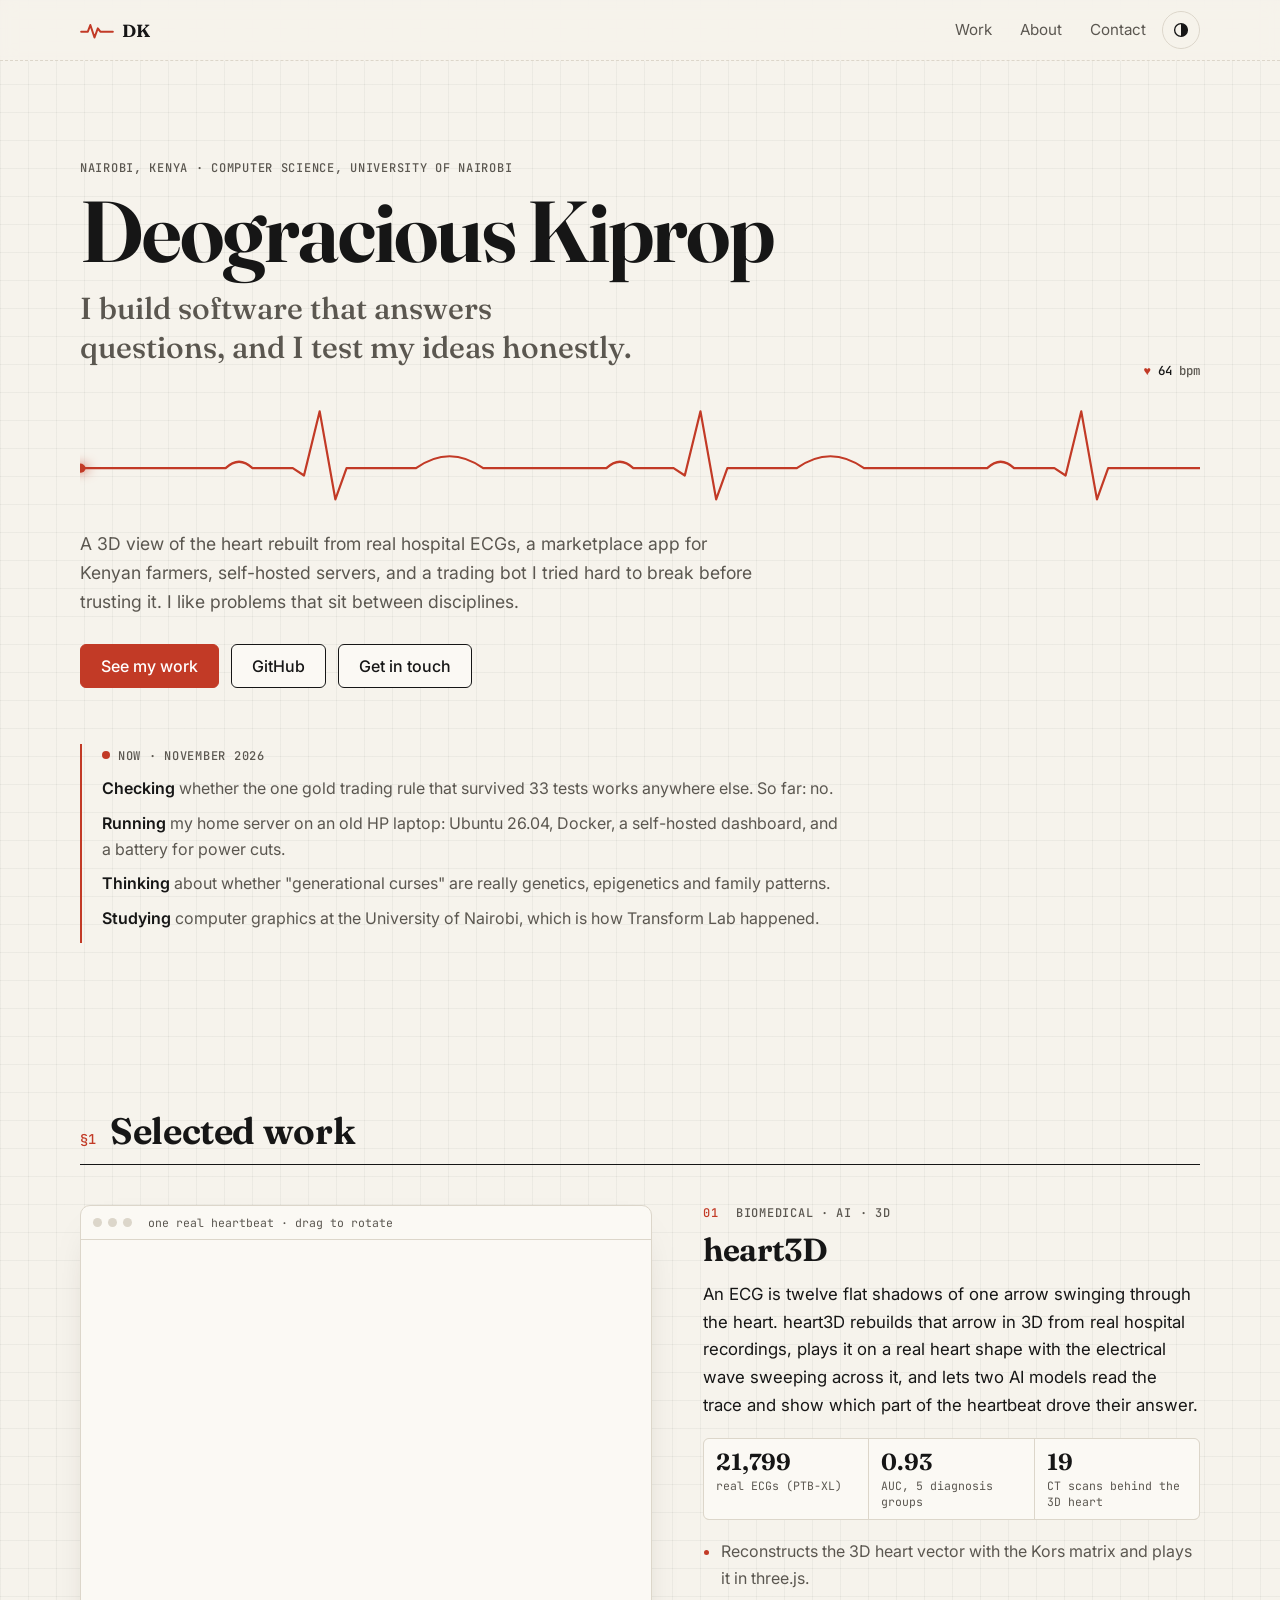
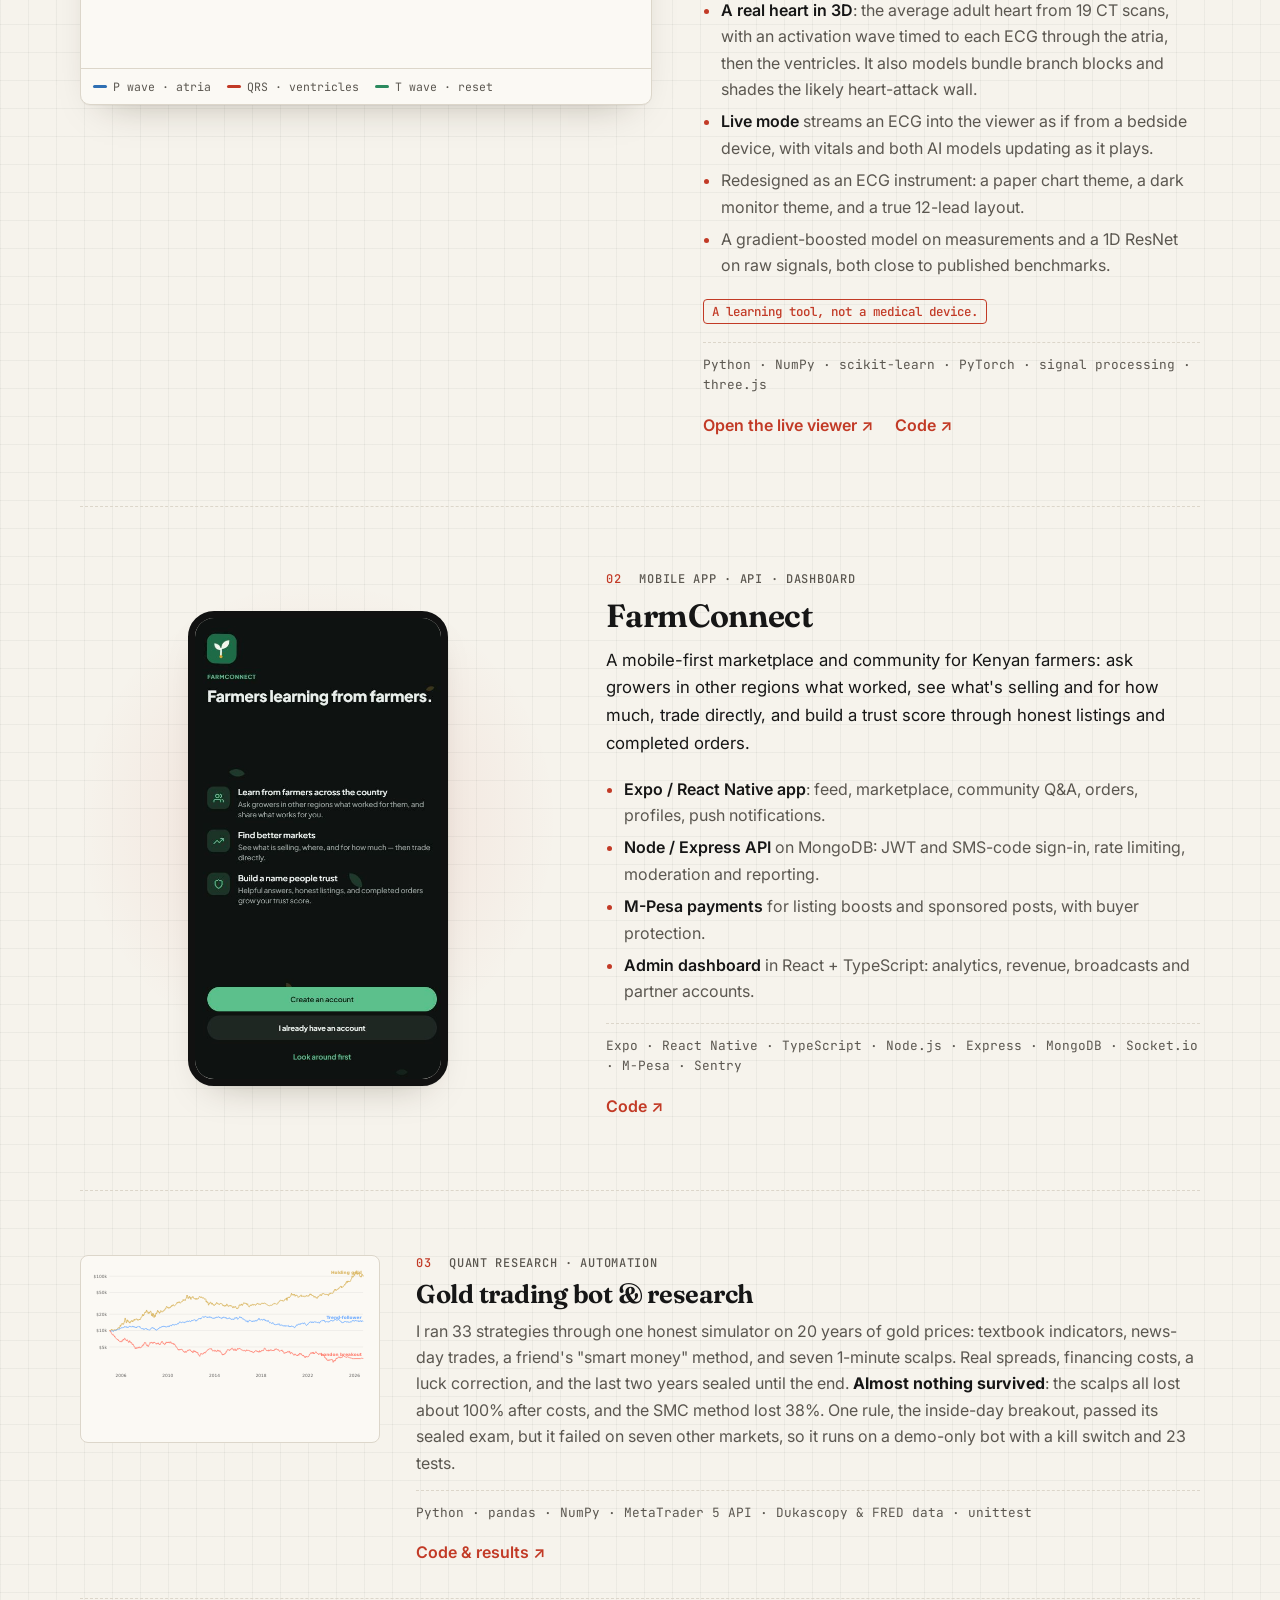
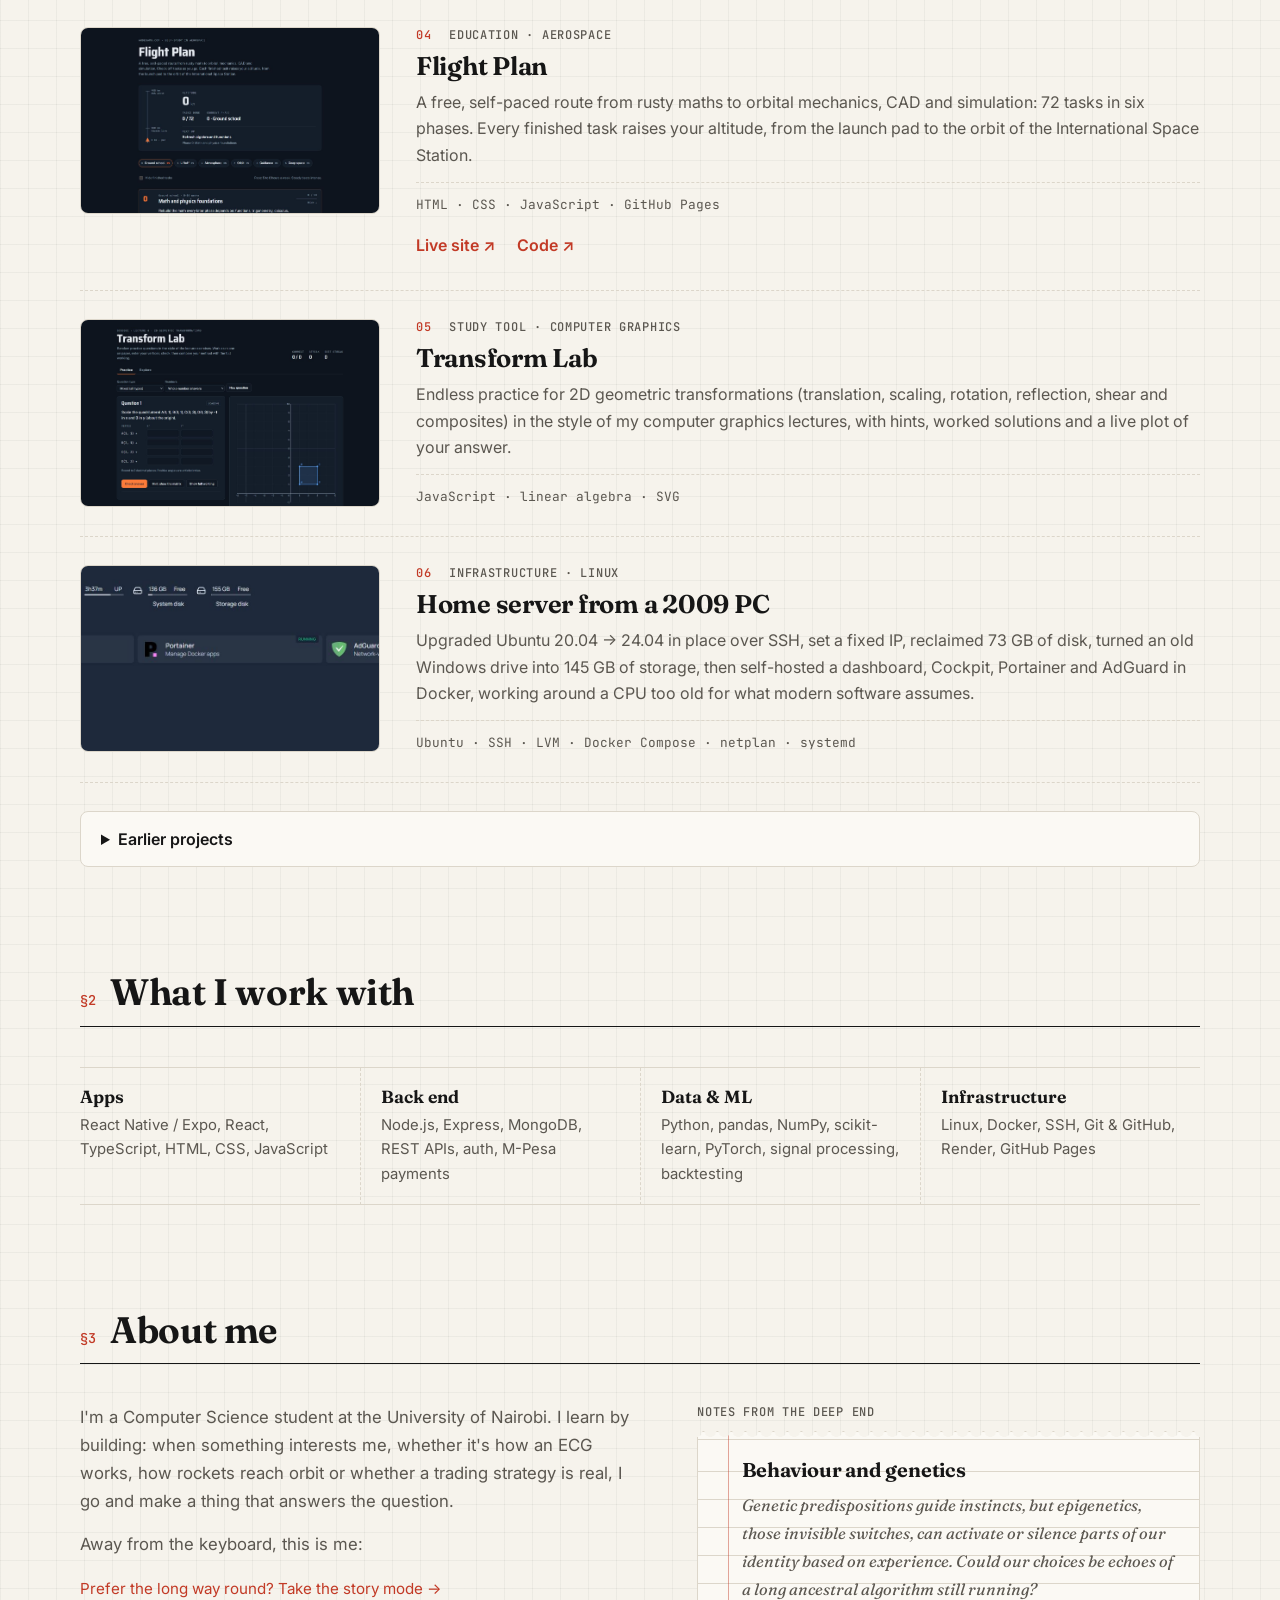
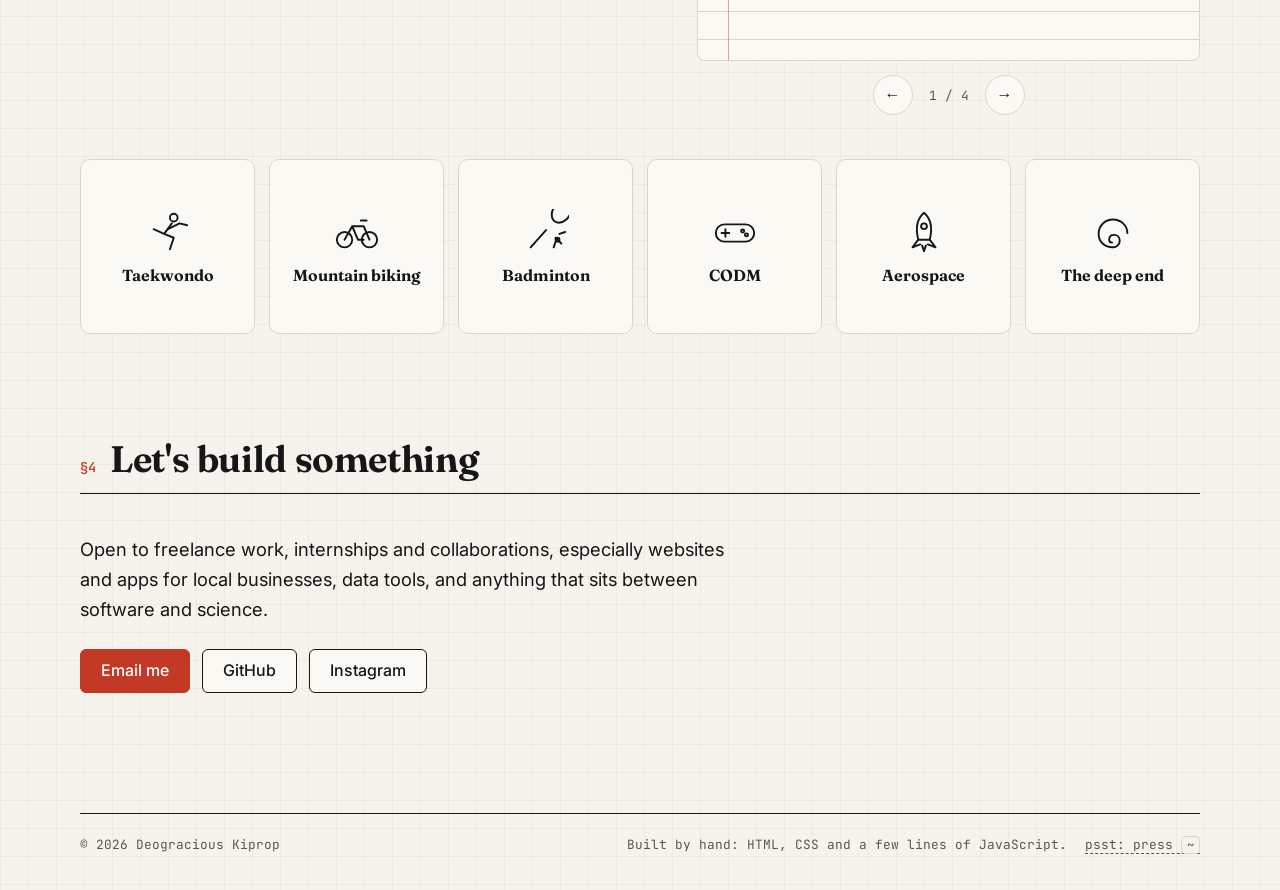
==== commit 0f15eee0: "Interactive notebook, story mode, and updated heart3D and gold research - Hero monitor, live mini-he" ====
--- a/index.html
+++ b/index.html
@@ -5,12 +5,12 @@
   <meta name="viewport" content="width=device-width, initial-scale=1">
   <title>Deogracious Kiprop · Developer</title>
   <meta name="description" content="Deogracious Kiprop: developer in Nairobi building software that answers real questions, from a 3D heart viewer built on hospital ECGs to a farmers' marketplace app and an honestly tested trading bot.">
-  <link rel="canonical" href="https://portfolio.ardesams.com/">
+  <link rel="canonical" href="https://deogracious.ardesams.com/">
   <meta property="og:type" content="website">
-  <meta property="og:url" content="https://portfolio.ardesams.com/">
+  <meta property="og:url" content="https://deogracious.ardesams.com/">
   <meta property="og:title" content="Deogracious Kiprop · Developer">
   <meta property="og:description" content="Software that answers questions, built with curiosity and tested honestly.">
-  <meta property="og:image" content="https://portfolio.ardesams.com/img/heart3d-viewer.jpg">
+  <meta property="og:image" content="https://deogracious.ardesams.com/img/heart3d-viewer.jpg">
   <meta name="twitter:card" content="summary_large_image">
   <meta name="theme-color" content="#f6f3ec" media="(prefers-color-scheme: light)">
   <meta name="theme-color" content="#141311" media="(prefers-color-scheme: dark)">
@@ -50,15 +50,29 @@
       <p class="label">Nairobi, Kenya · Computer Science, University of Nairobi</p>
       <h1>Deogracious Kiprop</h1>
       <p class="statement">I build software that answers questions, and I test my ideas honestly.</p>
-      <svg class="trace" viewBox="0 0 1000 120" preserveAspectRatio="none" aria-hidden="true">
-        <path d="M0 70 H130 q12 -14 24 0 H190 l10 8 l14 -70 l14 96 l10 -34 H300 q30 -26 60 0 H470 q12 -14 24 0 H530 l10 8 l14 -70 l14 96 l10 -34 H640 q30 -26 60 0 H810 q12 -14 24 0 H870 l10 8 l14 -70 l14 96 l10 -34 H1000"/>
-      </svg>
+      <div class="monitor" aria-hidden="true">
+        <svg class="trace" viewBox="0 0 1000 120" preserveAspectRatio="none">
+          <path id="trace-path" d="M0 70 H130 q12 -14 24 0 H190 l10 8 l14 -70 l14 96 l10 -34 H300 q30 -26 60 0 H470 q12 -14 24 0 H530 l10 8 l14 -70 l14 96 l10 -34 H640 q30 -26 60 0 H810 q12 -14 24 0 H870 l10 8 l14 -70 l14 96 l10 -34 H1000"/>
+          <circle class="blip" r="5" cx="-20" cy="70"/>
+        </svg>
+        <span class="bpm"><span class="heart">♥</span> <b id="bpm">64</b> bpm</span>
+      </div>
       <p class="lede">A 3D view of the heart rebuilt from real hospital ECGs, a marketplace app for Kenyan farmers, self-hosted servers, and a trading bot I tried hard to break before trusting it. I like problems that sit between disciplines.</p>
       <div class="cta">
         <a class="btn primary" href="#work">See my work</a>
         <a class="btn" href="https://github.com/deograciousnot" target="_blank" rel="noopener">GitHub</a>
         <a class="btn" href="#contact">Get in touch</a>
       </div>
+
+      <aside class="now" aria-labelledby="now-title">
+        <p class="label" id="now-title"><span class="live-dot" aria-hidden="true"></span>Now · November 2026</p>
+        <ul>
+          <li><b>Checking</b> whether the one gold trading rule that survived 33 tests works anywhere else. So far: no.</li>
+          <li><b>Running</b> my home server on an old HP laptop: Ubuntu 26.04, Docker, a self-hosted dashboard, and a battery for power cuts.</li>
+          <li><b>Thinking</b> about whether "generational curses" are really genetics, epigenetics and family patterns.</li>
+          <li><b>Studying</b> computer graphics at the University of Nairobi, which is how Transform Lab happened.</li>
+        </ul>
+      </aside>
     </section>
 
     <!-- Work -->
@@ -70,23 +84,30 @@
 
       <!-- 01 heart3D -->
       <article class="entry lead reveal" aria-labelledby="p-heart3d">
-        <a class="shot browser" href="https://heart3d.ardesams.com" target="_blank" rel="noopener" tabindex="-1" aria-hidden="true">
-          <span class="dots"><i></i><i></i><i></i><b>heart3d.ardesams.com</b></span>
-          <img src="img/heart3d-viewer.jpg" alt="" width="1234" height="860" loading="lazy">
-        </a>
+        <figure class="shot browser mini-heart">
+          <span class="dots"><i></i><i></i><i></i><b>one real heartbeat · drag to rotate</b></span>
+          <!-- Live 3D heart vector (canvas). The screenshot is the fallback without JavaScript. -->
+          <img class="fallback" src="img/heart3d-viewer.jpg" alt="The heart3D viewer: a 3D loop of the heart's electrical vector next to the 12 ECG leads" width="1234" height="860" loading="lazy">
+          <canvas id="heart" hidden aria-label="A real heartbeat's electrical vector, rotating in 3D. Drag to turn it."></canvas>
+          <figcaption class="legend" hidden>
+            <span class="p">P wave · atria</span><span class="qrs">QRS · ventricles</span><span class="t">T wave · reset</span>
+          </figcaption>
+        </figure>
         <div class="entry-body">
           <p class="label"><span class="idx">01</span> Biomedical · AI · 3D</p>
           <h3 id="p-heart3d">heart3D</h3>
-          <p class="pitch">An ECG is twelve flat shadows of one arrow swinging through the heart. heart3D rebuilds that arrow in 3D from real hospital recordings, animates it beat by beat, and lets two AI models read the trace and show which part of the heartbeat drove their answer.</p>
+          <p class="pitch">An ECG is twelve flat shadows of one arrow swinging through the heart. heart3D rebuilds that arrow in 3D from real hospital recordings, plays it on a real heart shape with the electrical wave sweeping across it, and lets two AI models read the trace and show which part of the heartbeat drove their answer.</p>
           <dl class="facts">
             <div><dt>21,799</dt><dd>real ECGs (PTB-XL)</dd></div>
-            <div><dt>0.92</dt><dd>AUC, 5 diagnosis groups</dd></div>
-            <div><dt>0.96</dt><dd>AUC, heart-attack wall</dd></div>
+            <div><dt>0.93</dt><dd>AUC, 5 diagnosis groups</dd></div>
+            <div><dt>19</dt><dd>CT scans behind the 3D heart</dd></div>
           </dl>
           <ul class="points">
             <li>Reconstructs the 3D heart vector with the Kors matrix and plays it in three.js.</li>
+            <li><strong>A real heart in 3D</strong>: the average adult heart from 19 CT scans, with an activation wave timed to each ECG through the atria, then the ventricles. It also models bundle branch blocks and shades the likely heart-attack wall.</li>
+            <li><strong>Live mode</strong> streams an ECG into the viewer as if from a bedside device, with vitals and both AI models updating as it plays.</li>
+            <li>Redesigned as an ECG instrument: a paper chart theme, a dark monitor theme, and a true 12-lead layout.</li>
             <li>A gradient-boosted model on measurements and a 1D ResNet on raw signals, both close to published benchmarks.</li>
-            <li>Shades the likely heart-attack wall on an anatomical heart, plus a normal-vs-abnormal comparison page.</li>
           </ul>
           <p class="note">A learning tool, not a medical device.</p>
           <p class="stack">Python · NumPy · scikit-learn · PyTorch · signal processing · three.js</p>
@@ -126,8 +147,11 @@
           <div class="row-body">
             <p class="label"><span class="idx">03</span> Quant research · Automation</p>
             <h3 id="p-bot">Gold trading bot &amp; research</h3>
-            <p>I tested five strategies on 20 years of gold prices, with real spreads, financing costs and unseen years held back. <strong>None had a real edge</strong>; the one that looked great over two years lost 69% over twenty. Then I built the bot anyway, safety first: demo-only lock, 1% risk sizing, daily loss limit, kill switch and 17 tests.</p>
-            <p class="stack">Python · pandas · MetaTrader 5 API · Dukascopy &amp; FRED data · unittest</p>
+            <p>I ran 33 strategies through one honest simulator on 20 years of gold prices: textbook indicators, news-day trades, a friend's "smart money" method, and seven 1-minute scalps. Real spreads, financing costs, a luck correction, and the last two years sealed until the end. <strong>Almost nothing survived</strong>: the scalps all lost about 100% after costs, and the SMC method lost 38%. One rule, the inside-day breakout, passed its sealed exam, but it failed on seven other markets, so it runs on a demo-only bot with a kill switch and 23 tests.</p>
+            <p class="stack">Python · pandas · NumPy · MetaTrader 5 API · Dukascopy &amp; FRED data · unittest</p>
+            <div class="links">
+              <a href="https://github.com/deograciousnot/gold-bot" target="_blank" rel="noopener">Code &amp; results <span aria-hidden="true">↗</span></a>
+            </div>
           </div>
         </article>
 
@@ -198,17 +222,54 @@
       <div class="about reveal">
         <div class="about-body">
           <p>I'm a Computer Science student at the University of Nairobi. I learn by building: when something interests me, whether it's how an ECG works, how rockets reach orbit or whether a trading strategy is real, I go and make a thing that answers the question.</p>
-          <p>Away from the keyboard I'm a <strong>Taekwondo black belt</strong>, I ride mountain bikes, play badminton, and drop into Call of Duty: Mobile more often than I should.</p>
+          <p>Away from the keyboard, this is me:</p>
           <a class="story-link" href="story.html">Prefer the long way round? Take the story mode <span aria-hidden="true">→</span></a>
         </div>
-        <div class="notes">
+
+        <!-- Notes from the deep end: a little notebook you flip through -->
+        <div class="notebook" aria-roledescription="notebook" aria-label="Notes from the deep end">
           <p class="label">Notes from the deep end</p>
-          <details><summary>Behaviour and genetics</summary><p>Genetic predispositions guide instincts, but epigenetics, those invisible switches, can activate or silence parts of our identity based on experience. Could our choices be echoes of a long ancestral algorithm still running?</p></details>
-          <details><summary>The Voynich manuscript</summary><p>Its undeciphered script reminds us that language isn't always meant to be cracked. Maybe it speaks to parts of the mind that are intuitive rather than logical: a riddle designed to trigger wonder, not understanding.</p></details>
-          <details><summary>The silent universe</summary><p>What if we're looking the wrong way? Civilisations may have moved past physical communication altogether. Maybe the universe isn't quiet. Maybe it's meditating.</p></details>
-          <details><summary>The inner loop</summary><p>Each thought loop is a spiral staircase: exhausting when you're stuck, enlightening when you gain elevation. Sometimes you don't break the loop. You learn to walk it.</p></details>
-        </div>
-      </div>
+          <div class="pages">
+            <article class="page"><h3>Behaviour and genetics</h3><p>Genetic predispositions guide instincts, but epigenetics, those invisible switches, can activate or silence parts of our identity based on experience. Could our choices be echoes of a long ancestral algorithm still running?</p></article>
+            <article class="page"><h3>The Voynich manuscript</h3><p>Its undeciphered script reminds us that language isn't always meant to be cracked. Maybe it speaks to parts of the mind that are intuitive rather than logical: a riddle designed to trigger wonder, not understanding.</p></article>
+            <article class="page"><h3>The silent universe</h3><p>What if we're looking the wrong way? Civilisations may have moved past physical communication altogether. Maybe the universe isn't quiet. Maybe it's meditating.</p></article>
+            <article class="page"><h3>The inner loop</h3><p>Each thought loop is a spiral staircase: exhausting when you're stuck, enlightening when you gain elevation. Sometimes you don't break the loop. You learn to walk it.</p></article>
+          </div>
+          <div class="page-nav">
+            <button type="button" class="prev" aria-label="Previous note">←</button>
+            <span class="page-count" aria-live="polite">1 / 4</span>
+            <button type="button" class="next" aria-label="Next note">→</button>
+          </div>
+        </div>
+      </div>
+
+      <!-- Interests wall: hover (or tap) a card to flip it -->
+      <ul class="interests reveal" aria-label="Interests">
+        <li class="card"><button type="button" aria-label="Taekwondo: show more">
+          <span class="front"><svg viewBox="0 0 48 48" aria-hidden="true"><circle cx="30" cy="9" r="4"/><path d="M28 15 20 26l10 4-4 12M20 26 9 21M24 21l12-6 8 2"/></svg><b>Taekwondo</b></span>
+          <span class="back"><b>Black belt</b>Discipline, footwork and getting back up. All of it transfers.</span>
+        </button></li>
+        <li class="card"><button type="button" aria-label="Mountain biking: show more">
+          <span class="front"><svg viewBox="0 0 48 48" aria-hidden="true"><circle cx="11" cy="32" r="8"/><circle cx="37" cy="32" r="8"/><path d="M11 32l8-14h12l6 14M19 18l6 14h6M28 12h6"/></svg><b>Mountain biking</b></span>
+          <span class="back"><b>Trails</b>Reading terrain a few metres ahead, at speed. A good way to clear your head.</span>
+        </button></li>
+        <li class="card"><button type="button" aria-label="Badminton: show more">
+          <span class="front"><svg viewBox="0 0 48 48" aria-hidden="true"><path d="M30 6a9 12 35 1 1 0 .1zM24 22 8 40M34 30l6 6M38 26l6-2M34 34l-2 6"/><circle cx="36" cy="32" r="2"/></svg><b>Badminton</b></span>
+          <span class="back"><b>Fast reflexes</b>The shuttle doesn't wait for you to finish thinking.</span>
+        </button></li>
+        <li class="card"><button type="button" aria-label="Call of Duty: Mobile: show more">
+          <span class="front"><svg viewBox="0 0 48 48" aria-hidden="true"><rect x="4" y="16" width="40" height="18" rx="9"/><path d="M14 21v8M10 25h8"/><circle cx="32" cy="23" r="1.6"/><circle cx="36" cy="27" r="1.6"/></svg><b>CODM</b></span>
+          <span class="back"><b>Call of Duty: Mobile</b>More hours than I'd like to admit. Strategy under pressure, with friends.</span>
+        </button></li>
+        <li class="card"><button type="button" aria-label="Aerospace: show more">
+          <span class="front"><svg viewBox="0 0 48 48" aria-hidden="true"><path d="M24 4c7 6 9 16 6 28H18C15 20 17 10 24 4zM18 32l-6 8 8-3M30 32l6 8-8-3M22 38l2 6 2-6"/><circle cx="24" cy="18" r="3"/></svg><b>Aerospace</b></span>
+          <span class="back"><b>Self-taught, in progress</b>Working my way from rusty maths towards orbital mechanics with Flight Plan.</span>
+        </button></li>
+        <li class="card"><button type="button" aria-label="Philosophy: show more">
+          <span class="front"><svg viewBox="0 0 48 48" aria-hidden="true"><path d="M24 40c-9 0-15-6-15-14 0-9 7-15 15-15s15 6 15 14"/><path d="M24 40c4 0 7-3 7-7 0-3-2-6-6-6-3 0-5 2-5 5 0 2 1 3 3 3"/></svg><b>The deep end</b></span>
+          <span class="back"><b>Philosophy</b>Genetics and fate, silent universes, thought loops. The notebook above.</span>
+        </button></li>
+      </ul>
     </section>
 
     <!-- Contact -->
@@ -230,8 +291,18 @@
 
   <footer class="wrap footer">
     <p>© <span id="year">2026</span> Deogracious Kiprop</p>
-    <p>Built by hand: HTML, CSS and a few lines of JavaScript.</p>
+    <p>Built by hand: HTML, CSS and a few lines of JavaScript. <button type="button" class="term-open" aria-label="Open the terminal">psst: press <kbd>~</kbd></button></p>
   </footer>
+
+  <!-- Hidden terminal: press ~ (or tap the footer hint) -->
+  <div class="terminal" id="terminal" role="dialog" aria-modal="true" aria-label="Terminal" hidden>
+    <div class="term-bar"><span class="dots"><i></i><i></i><i></i></span><span>deogracious@notebook: ~</span><button type="button" class="term-close" aria-label="Close terminal">×</button></div>
+    <div class="term-out" id="term-out" aria-live="polite"></div>
+    <form class="term-line" id="term-form" autocomplete="off">
+      <label for="term-in"><span class="prompt">$</span></label>
+      <input id="term-in" spellcheck="false" autocapitalize="off" aria-label="Command">
+    </form>
+  </div>
 
   <script src="script.js"></script>
 </body>
--- a/style.css
+++ b/style.css
@@ -29,6 +29,7 @@
 }
 
 * { box-sizing: border-box; }
+[hidden] { display: none !important; }
 html { scroll-behavior: smooth; scroll-padding-top: 72px; }
 body {
   margin: 0;
@@ -185,6 +186,110 @@
 .footer { display: flex; flex-wrap: wrap; justify-content: space-between; gap: 8px 24px; margin-top: clamp(72px, 10vw, 120px); padding: 22px 0 36px; border-top: 1px solid var(--ink); font: 0.8rem var(--mono); color: var(--muted); }
 .footer p { margin: 0; }
 
+/* Hero monitor: a blip runs along the trace like a heart monitor; hover makes it race */
+.monitor { position: relative; }
+.monitor .trace { margin-bottom: 8px; }
+.blip { fill: var(--accent); filter: drop-shadow(0 0 6px var(--accent)); opacity: 0; }
+.js .monitor.live .blip { opacity: 1; }
+.bpm { position: absolute; right: 0; top: -6px; font: 500 0.78rem var(--mono); color: var(--muted); }
+.bpm b { color: var(--ink); font-weight: 500; }
+.heart { color: var(--accent); display: inline-block; }
+.monitor.live .heart { animation: pulse var(--beat, 0.94s) ease-out infinite; }
+@keyframes pulse { 0%, 100% { transform: scale(1); } 12% { transform: scale(1.35); } 30% { transform: scale(1); } }
+
+/* Now */
+.now { margin-top: clamp(36px, 6vw, 56px); max-width: 760px; border-left: 2px solid var(--accent); padding: 4px 0 4px 20px; }
+.now ul { list-style: none; margin: 0; padding: 0; color: var(--muted); }
+.now li { margin: 0 0 8px; }
+.now b { color: var(--ink); font-weight: 600; }
+.live-dot { display: inline-block; width: 8px; height: 8px; margin-right: 8px; border-radius: 50%; background: var(--accent); vertical-align: 1px; animation: live 2s ease-in-out infinite; }
+@keyframes live { 50% { opacity: .25; } }
+
+/* Mini heart (canvas inside the browser frame) */
+.mini-heart { margin: 0; position: relative; }
+.mini-heart canvas { display: block; width: 100%; aspect-ratio: 4 / 3; cursor: grab; touch-action: pan-y; }
+.mini-heart canvas:active { cursor: grabbing; }
+.legend { display: flex; flex-wrap: wrap; gap: 6px 16px; padding: 10px 12px; border-top: 1px solid var(--line); font: 0.72rem var(--mono); color: var(--muted); }
+.legend span::before { content: ""; display: inline-block; width: 14px; height: 3px; border-radius: 2px; margin-right: 6px; vertical-align: 3px; }
+.legend .p::before { background: var(--wave-p); }
+.legend .qrs::before { background: var(--accent); }
+.legend .t::before { background: var(--wave-t); }
+:root { --wave-p: #2f6fb3; --wave-t: #2b8a5e; }
+:root[data-theme="dark"] { --wave-p: #6aa9ff; --wave-t: #5fd39a; }
+@media (prefers-color-scheme: dark) { :root:not([data-theme="light"]) { --wave-p: #6aa9ff; --wave-t: #5fd39a; } }
+
+/* Notebook pages (Notes from the deep end) */
+.notebook .pages { position: relative; display: grid; overflow-x: clip; padding: 0 6px 24px; margin: 0 -6px -24px; }
+.page {
+  grid-area: 1 / 1; background: var(--paper); border: 1px solid var(--line); border-radius: 4px 4px 8px 8px;
+  padding: 26px 24px 22px 44px; box-shadow: var(--shadow); min-height: 230px;
+  /* ruled lines + red margin line */
+  background-image:
+    linear-gradient(90deg, transparent 30px, color-mix(in srgb, var(--accent) 45%, transparent) 30px 31px, transparent 31px),
+    repeating-linear-gradient(transparent 0 27px, var(--line) 27px 28px);
+  background-position: 0 0, 0 12px;
+  /* torn top edge */
+  -webkit-mask: radial-gradient(6px at 50% 0, #0000 98%, #000) 50% / 14px 100% repeat-x;
+          mask: radial-gradient(6px at 50% 0, #0000 98%, #000) 50% / 14px 100% repeat-x;
+  transition: transform .45s ease, opacity .45s ease;
+}
+.page h3 { font-size: 1.25rem; margin: 0 0 10px; }
+.page p { margin: 0; font: italic 1.02rem/28px var(--serif); color: var(--muted); }
+.js .page { opacity: 0; transform: rotate(-2deg) translateX(18px); pointer-events: none; }
+.js .page.current { opacity: 1; transform: rotate(0); pointer-events: auto; }
+.js .page.gone { opacity: 0; transform: rotate(3deg) translateX(-24px); }
+.page-nav { display: none; align-items: center; justify-content: center; gap: 16px; margin-top: 14px; font: 0.8rem var(--mono); color: var(--muted); }
+.js .page-nav { display: flex; }
+.page-nav button { width: 40px; height: 40px; border-radius: 50%; border: 1px solid var(--line); background: var(--paper); color: var(--ink); cursor: pointer; font-size: 1rem; }
+.page-nav button:hover { border-color: var(--ink); }
+
+/* Interests wall: flip cards */
+.interests { list-style: none; margin: clamp(28px, 4vw, 44px) 0 0; padding: 0; display: grid; grid-template-columns: repeat(6, 1fr); gap: 14px; }
+.card button { all: unset; box-sizing: border-box; display: grid; width: 100%; aspect-ratio: 1; cursor: pointer; perspective: 800px; }
+.card button:focus-visible { outline: 2px solid var(--accent); outline-offset: 3px; border-radius: 10px; }
+.card .front, .card .back {
+  grid-area: 1 / 1; display: flex; flex-direction: column; justify-content: center; align-items: center; gap: 10px; text-align: center;
+  padding: 14px; border: 1px solid var(--line); border-radius: 10px; background: var(--paper);
+  backface-visibility: hidden; -webkit-backface-visibility: hidden; transition: transform .5s cubic-bezier(.3,.7,.3,1);
+}
+.card .front svg { width: 46px; height: 46px; fill: none; stroke: var(--ink); stroke-width: 2; stroke-linecap: round; stroke-linejoin: round; }
+.card .front b { font: 650 1rem var(--serif); }
+.card .back { transform: rotateY(180deg); background: var(--ink); color: var(--bg); font-size: 0.85rem; line-height: 1.4; border-color: var(--ink); }
+.card .back b { color: var(--accent); font: 500 0.72rem var(--mono); text-transform: uppercase; letter-spacing: .06em; }
+.card.flipped .front { transform: rotateY(-180deg); }
+.card.flipped .back { transform: rotateY(0); }
+@media (hover: hover) { /* mouse: flip on hover; touch screens flip on tap instead */
+  .card button:hover .front { transform: rotateY(-180deg); }
+  .card button:hover .back { transform: rotateY(0); }
+}
+
+/* Footer terminal hint */
+.term-open { all: unset; cursor: pointer; margin-left: 10px; color: var(--muted); border-bottom: 1px dashed var(--muted); }
+.term-open:hover { color: var(--accent); border-color: var(--accent); }
+.term-open:focus-visible { outline: 2px solid var(--accent); outline-offset: 3px; }
+kbd { font: 0.75rem var(--mono); border: 1px solid var(--line); border-radius: 4px; padding: 0 5px; }
+
+/* Terminal (always dark, like a real one) */
+.terminal {
+  position: fixed; z-index: 200; left: 50%; bottom: 24px; transform: translateX(-50%);
+  width: min(680px, calc(100% - 24px)); height: min(380px, 70vh); display: flex; flex-direction: column;
+  background: #0f0f0e; color: #d8d4c8; border: 1px solid #2c2a26; border-radius: 10px;
+  box-shadow: 0 30px 80px -20px rgba(0,0,0,.6); font: 0.85rem/1.55 var(--mono);
+}
+.terminal[hidden] { display: none; }
+.term-bar { display: flex; align-items: center; gap: 12px; padding: 8px 12px; border-bottom: 1px solid #2c2a26; color: #8d877b; font-size: 0.75rem; }
+.term-bar .dots { padding: 0; border: 0; }
+.term-bar .dots i { background: #3a3732; }
+.term-close { margin-left: auto; background: none; border: 0; color: #8d877b; font-size: 1.2rem; cursor: pointer; width: 32px; height: 32px; }
+.term-close:hover { color: #fff; }
+.term-out { flex: 1; overflow-y: auto; padding: 12px 14px 0; white-space: pre-wrap; word-break: break-word; }
+.term-out .cmd { color: #fff; }
+.term-out .acc { color: #ff6b55; }
+.term-out a { color: #ff8f7d; }
+.term-line { display: flex; align-items: center; gap: 8px; padding: 8px 14px 12px; }
+.prompt { color: #ff6b55; }
+.term-line input { flex: 1; background: none; border: 0; color: #fff; font: inherit; outline: none; caret-color: #ff6b55; }
+
 /* Gentle reveal (only with JS, and only when motion is OK) */
 .js .reveal { opacity: 0; transform: translateY(12px); transition: opacity .6s ease, transform .6s ease; }
 .js .reveal.shown { opacity: 1; transform: none; }
@@ -193,6 +298,8 @@
   .trace { animation: none; clip-path: none; }
   .js .reveal { opacity: 1; transform: none; transition: none; }
   .btn, .browser { transition: none; }
+  .monitor.live .heart, .live-dot { animation: none; }
+  .page, .card .front, .card .back { transition: none; }
 }
 
 /* Tablets and phones */
@@ -202,6 +309,7 @@
   .row { grid-template-columns: 200px 1fr; }
   .skills { grid-template-columns: repeat(2, 1fr); }
   .skills div:nth-child(3) { padding-left: 0; border-left: 0; }
+  .interests { grid-template-columns: repeat(3, 1fr); }
 }
 @media (max-width: 600px) {
   .row { grid-template-columns: 1fr; }
@@ -212,4 +320,7 @@
   .nav nav { gap: 14px; }
   .nav nav a { font-size: 0.9rem; }
   .footer { flex-direction: column; }
-}
+  .interests { grid-template-columns: repeat(2, 1fr); gap: 10px; }
+  .bpm { top: -22px; }
+  .page { padding: 22px 18px 18px 40px; }
+}
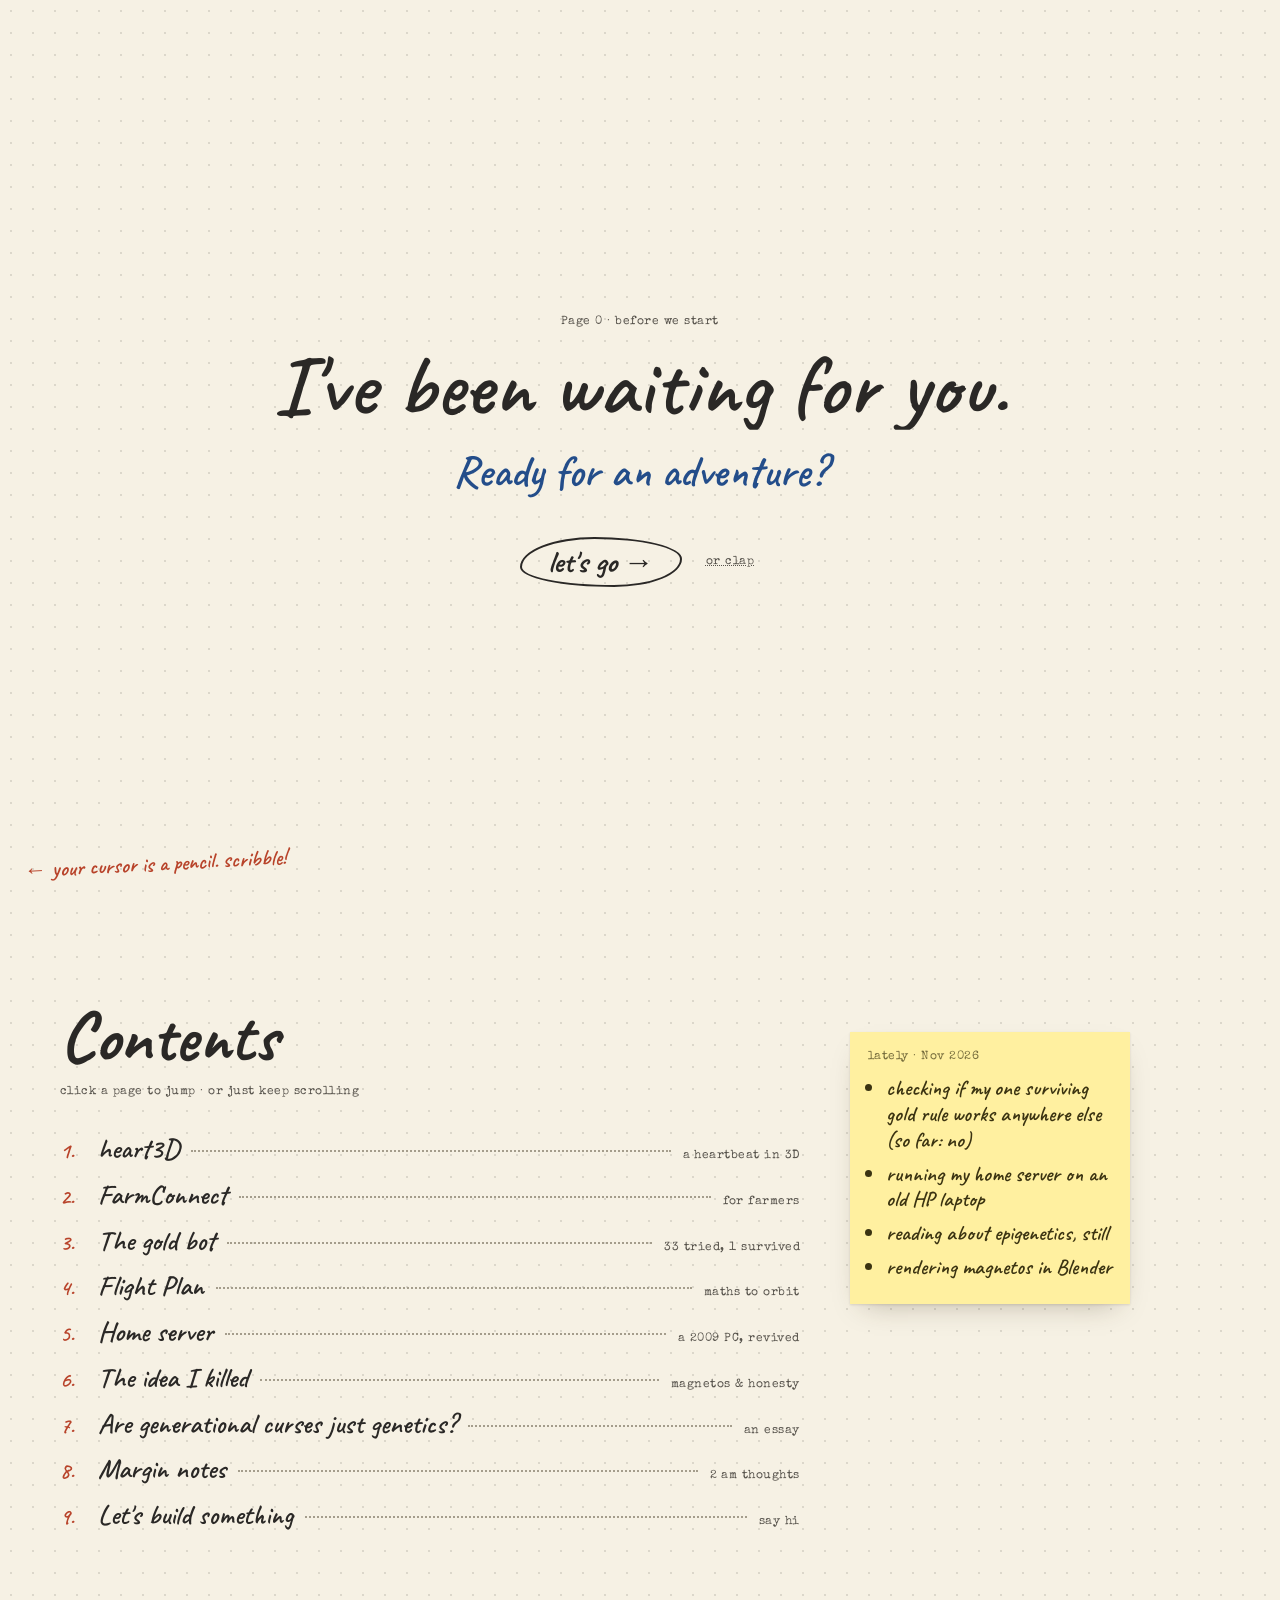
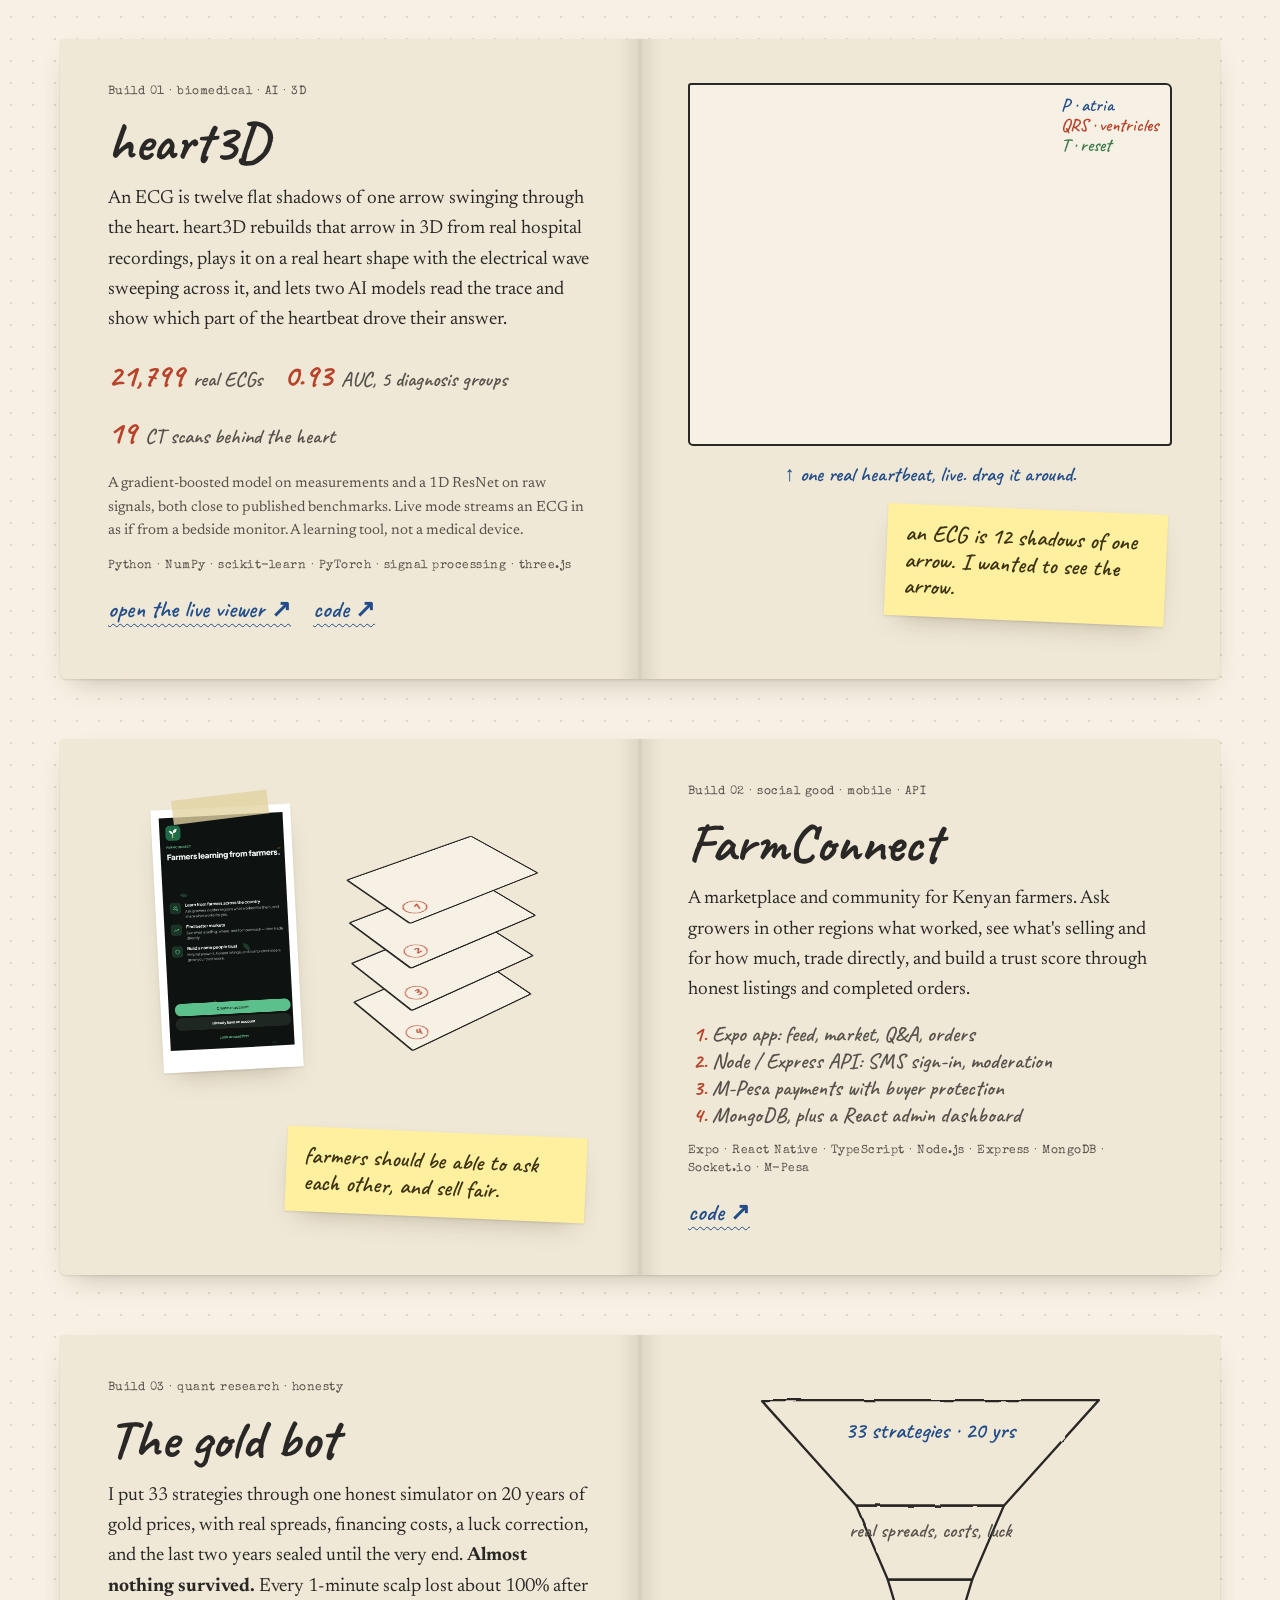
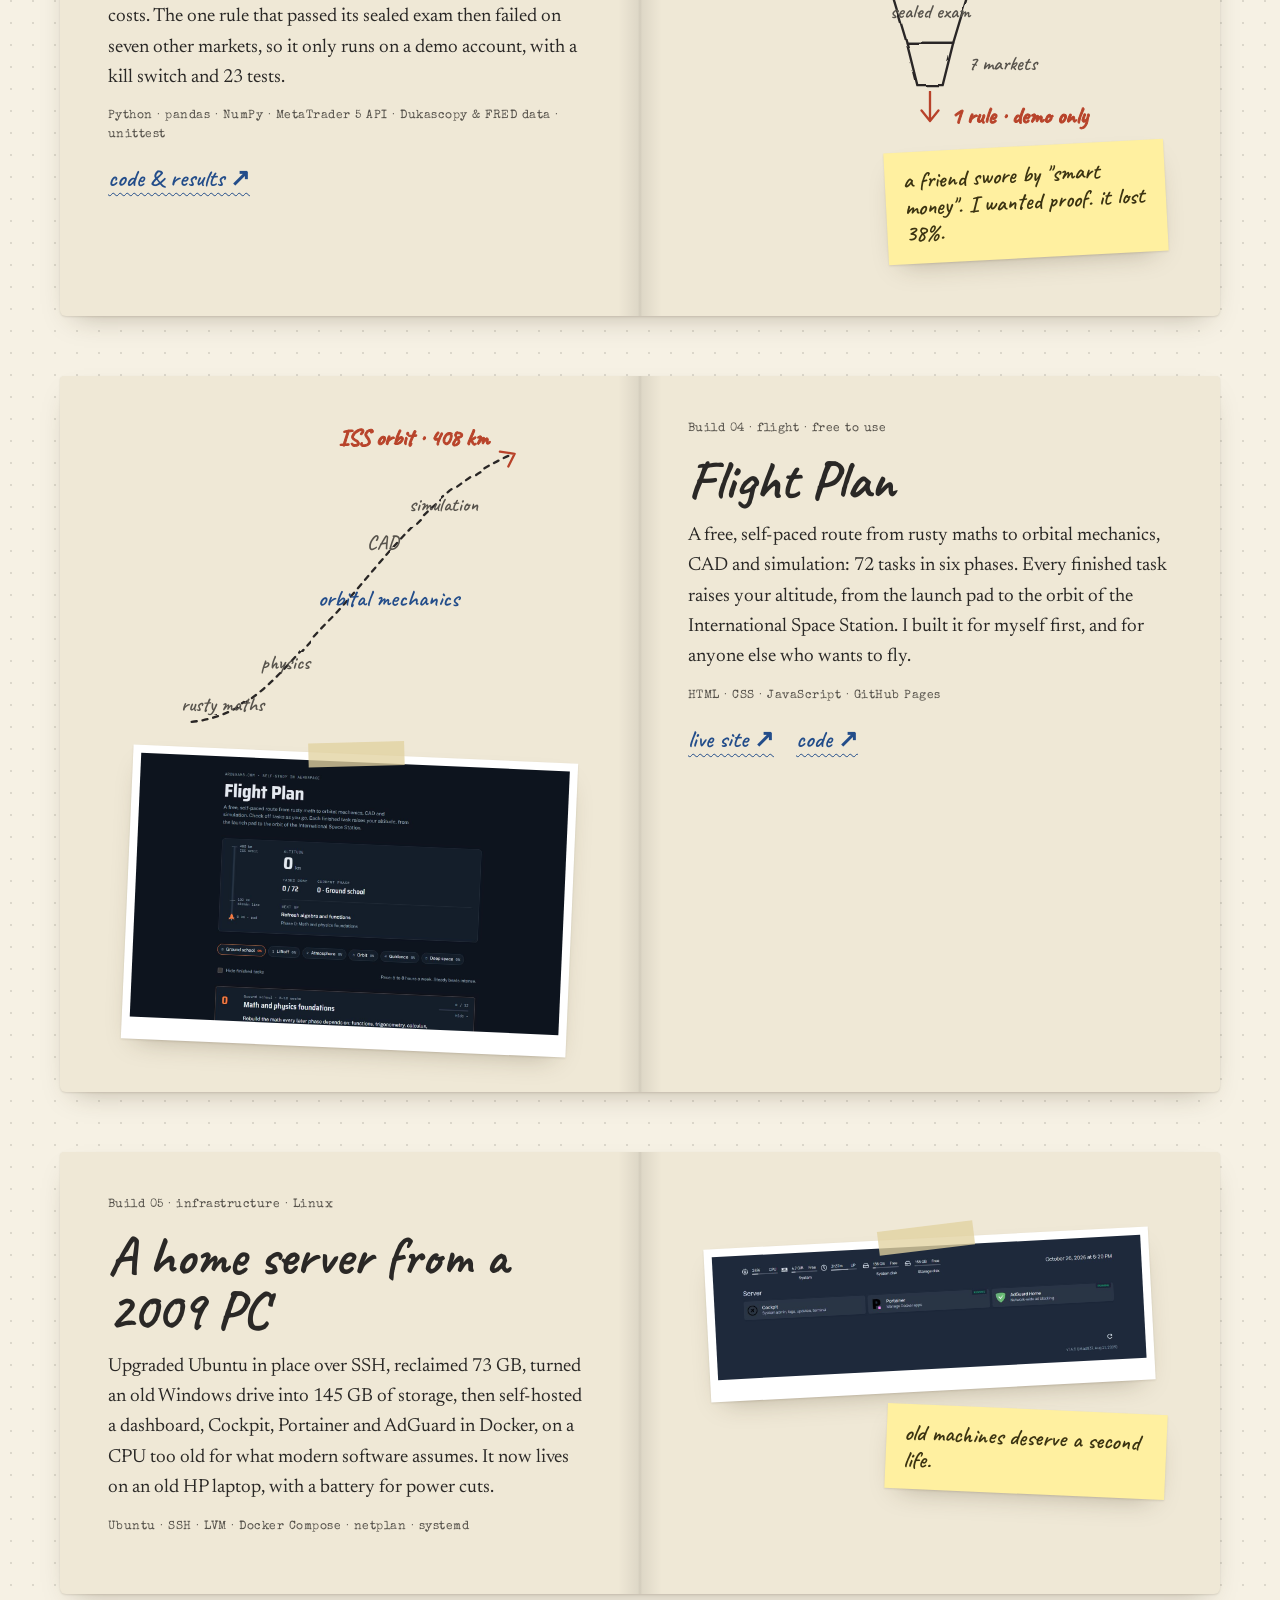
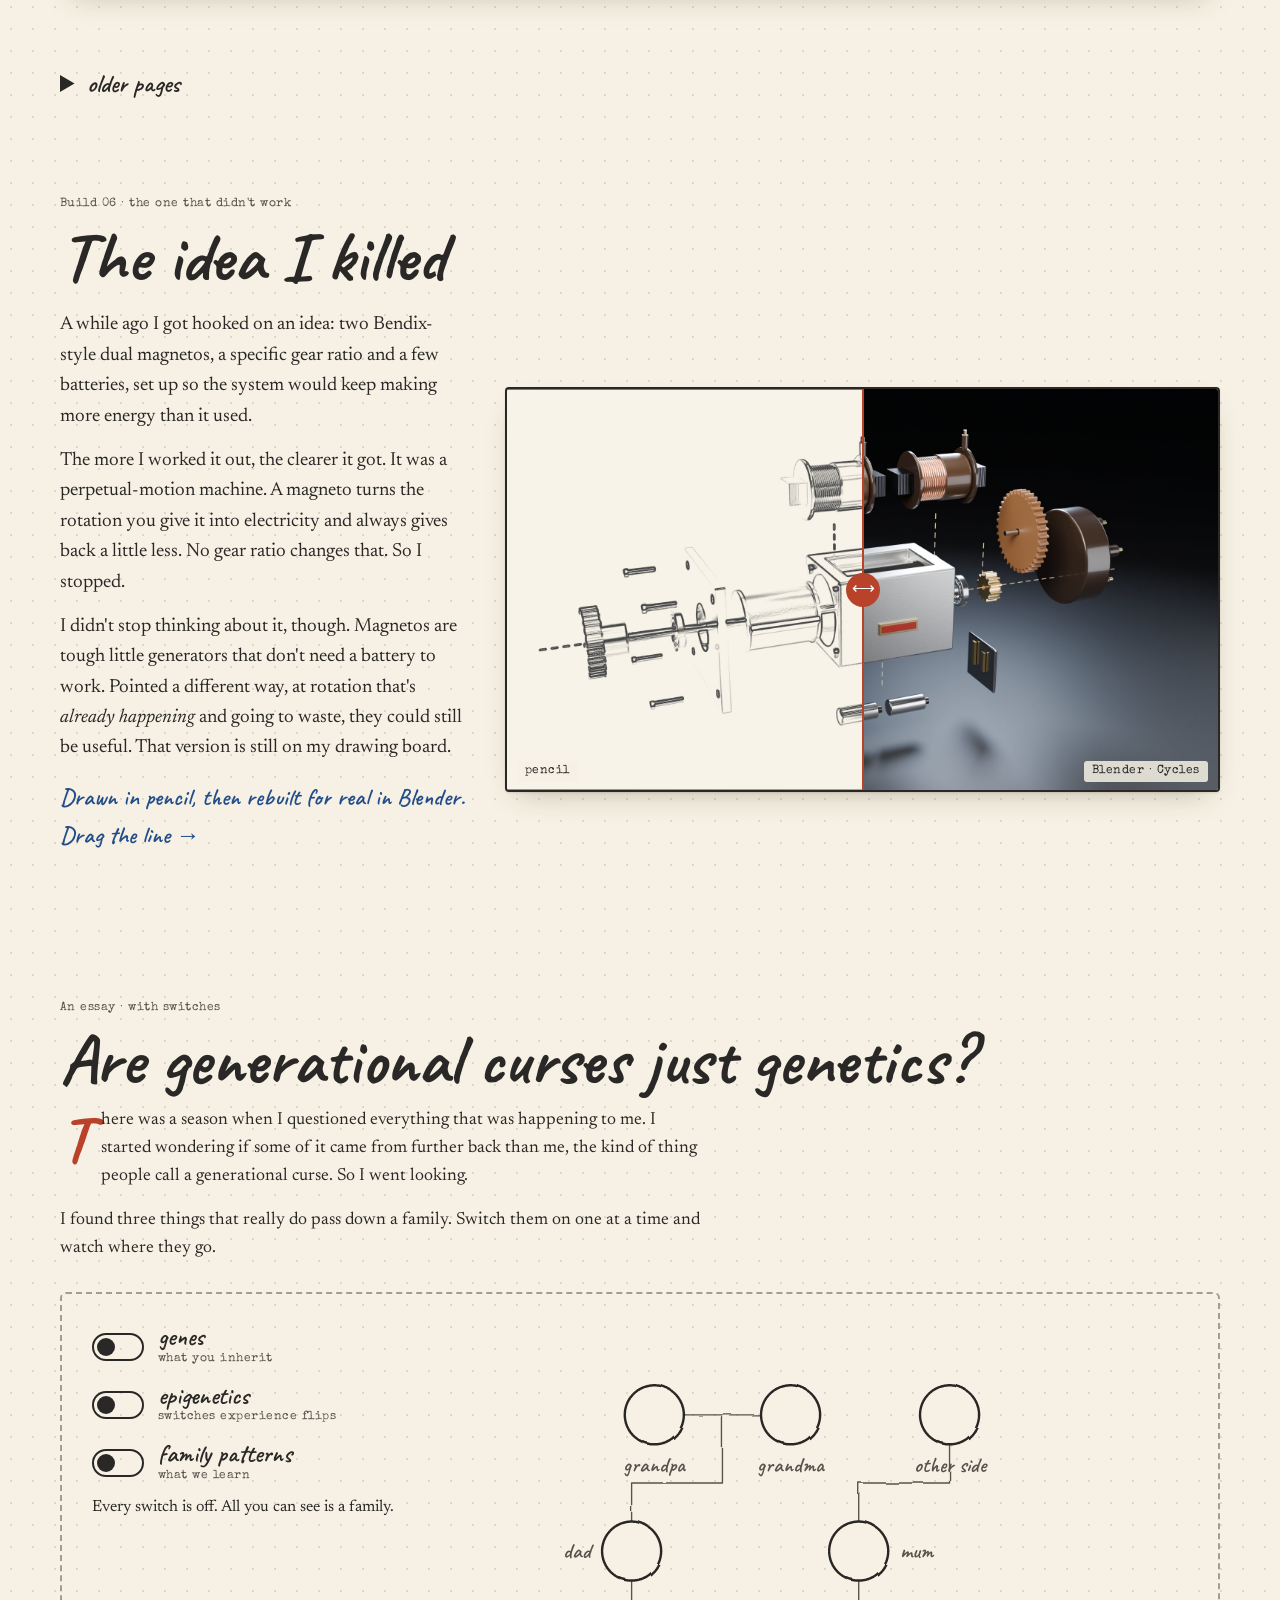
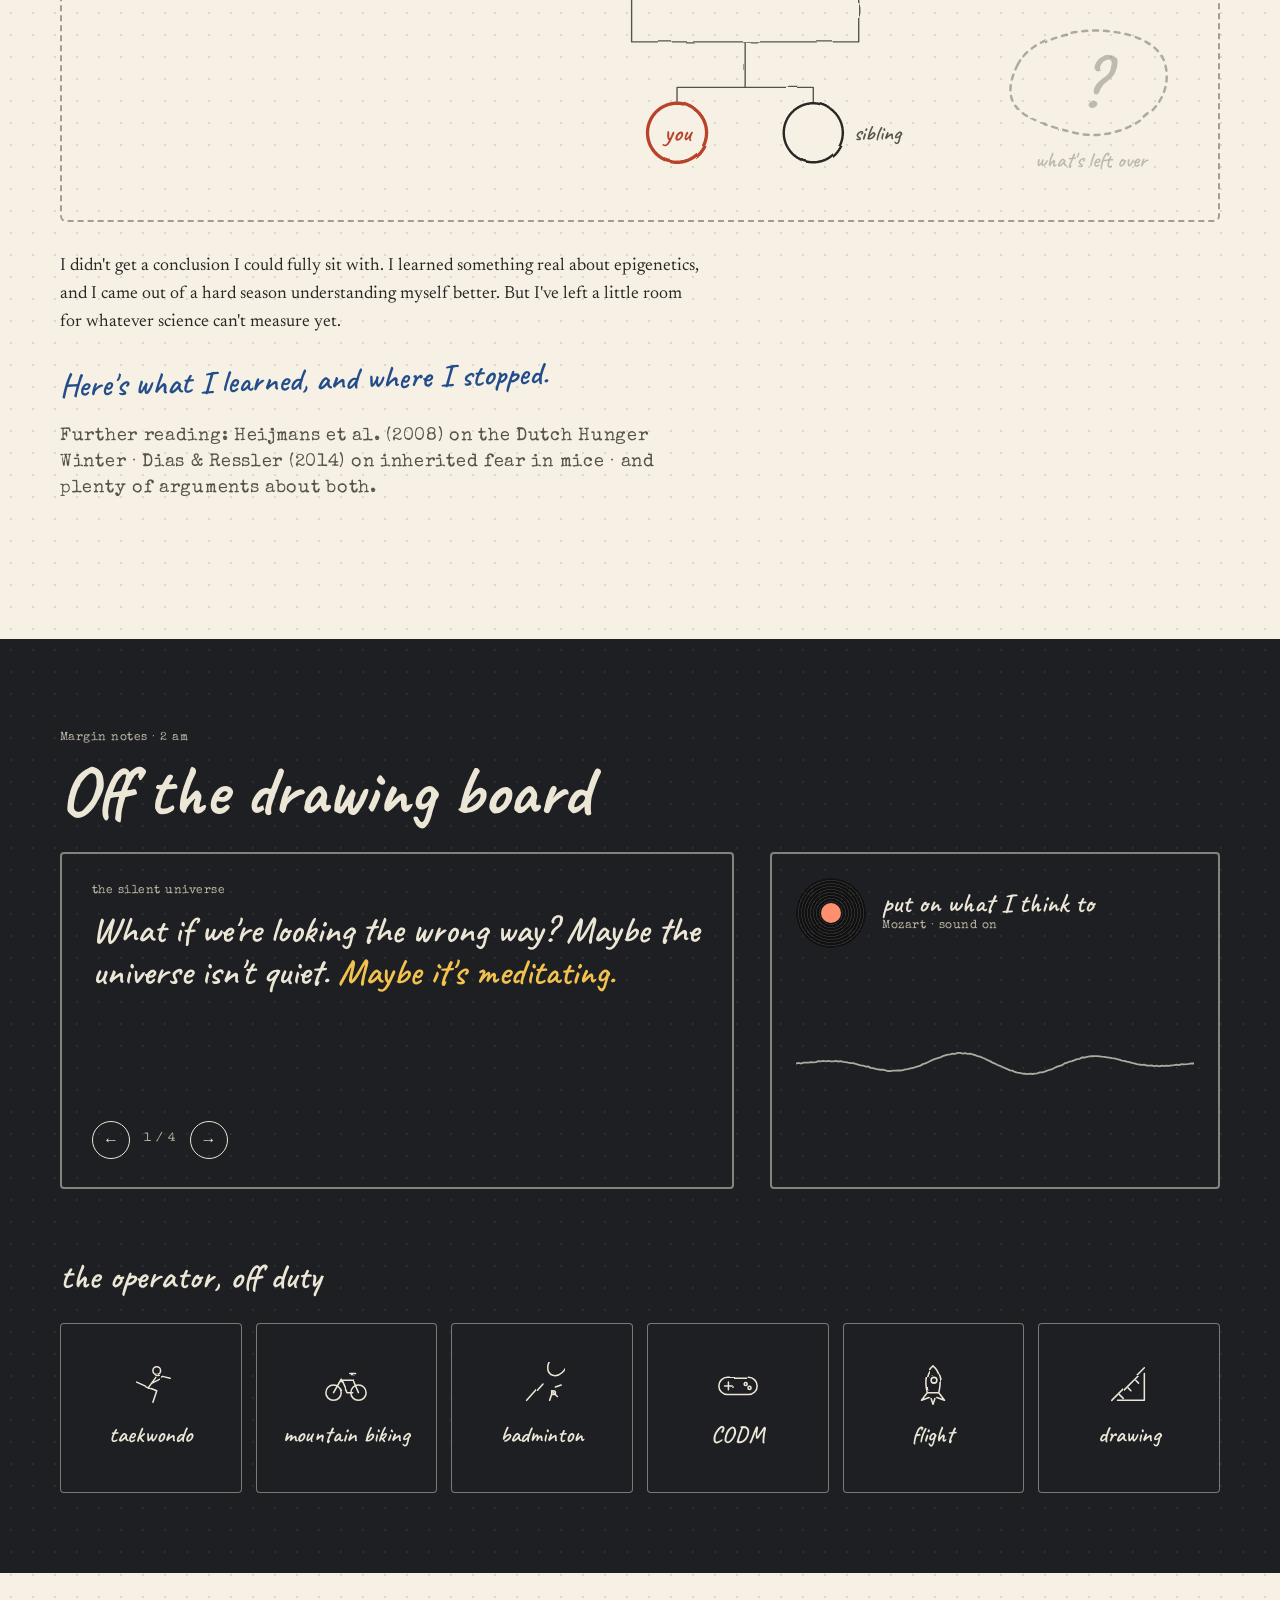
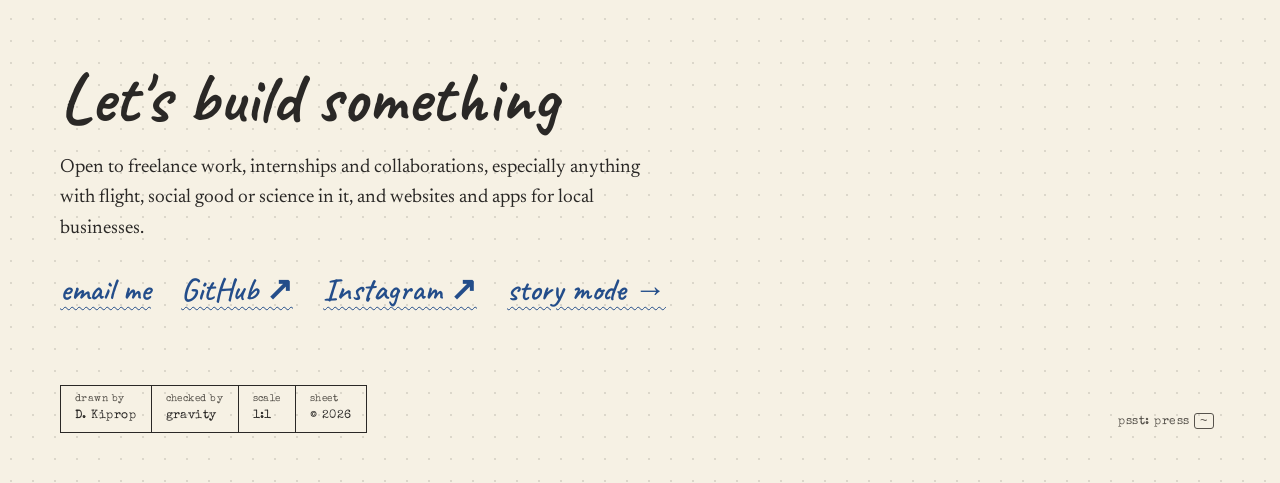
==== commit 79461ba5: "Redesign the portfolio as a sketchbook Pencil-on-paper portfolio: a welcome page with a pencil curso" ====
--- a/index.html
+++ b/index.html
@@ -3,303 +3,425 @@
 <head>
   <meta charset="UTF-8">
   <meta name="viewport" content="width=device-width, initial-scale=1">
-  <title>Deogracious Kiprop · Developer</title>
-  <meta name="description" content="Deogracious Kiprop: developer in Nairobi building software that answers real questions, from a 3D heart viewer built on hospital ECGs to a farmers' marketplace app and an honestly tested trading bot.">
+  <title>Deogracious Kiprop · Sketchbook</title>
+  <meta name="description" content="The sketchbook of Deogracious Kiprop, a CS student in Nairobi who draws things before building them: a 3D heart from hospital ECGs, a marketplace for Kenyan farmers, an honestly tested trading bot, a route to orbit, an idea that got killed, and a question about generational curses.">
   <link rel="canonical" href="https://deogracious.ardesams.com/">
   <meta property="og:type" content="website">
   <meta property="og:url" content="https://deogracious.ardesams.com/">
-  <meta property="og:title" content="Deogracious Kiprop · Developer">
-  <meta property="og:description" content="Software that answers questions, built with curiosity and tested honestly.">
-  <meta property="og:image" content="https://deogracious.ardesams.com/img/heart3d-viewer.jpg">
+  <meta property="og:title" content="Deogracious Kiprop · Sketchbook">
+  <meta property="og:description" content="I sketch it in the air, take it apart in my head, then build it for real.">
+  <meta property="og:image" content="https://deogracious.ardesams.com/img/magneto-sketch.jpg">
   <meta name="twitter:card" content="summary_large_image">
-  <meta name="theme-color" content="#f6f3ec" media="(prefers-color-scheme: light)">
-  <meta name="theme-color" content="#141311" media="(prefers-color-scheme: dark)">
-  <link rel="icon" href="data:image/svg+xml,<svg xmlns='http://www.w3.org/2000/svg' viewBox='0 0 64 64'><rect width='64' height='64' rx='12' fill='%23161616'/><path d='M8 36h12l5-14 7 26 6-18 4 6h14' fill='none' stroke='%23ff6b55' stroke-width='5' stroke-linecap='round' stroke-linejoin='round'/></svg>">
+  <meta name="theme-color" content="#f6f1e4">
+  <link rel="icon" href="data:image/svg+xml,<svg xmlns='http://www.w3.org/2000/svg' viewBox='0 0 64 64'><rect width='64' height='64' rx='10' fill='%23f6f1e4'/><path d='M32 7c9 8 11 21 8 33H24c-3-12-1-25 8-33zM24 40l-8 11 10-4M40 40l8 11-10-4' fill='none' stroke='%232a2826' stroke-width='3' stroke-linejoin='round' stroke-linecap='round'/><path d='M28 50l4 8 4-8' fill='none' stroke='%23b8432a' stroke-width='3' stroke-linecap='round'/></svg>">
   <script>
-    /* Apply a saved theme before first paint, so there is no flash */
-    try { var t = localStorage.getItem("theme"); if (t) document.documentElement.dataset.theme = t; } catch (e) {}
+    try { var t = localStorage.getItem("page"); if (t) document.documentElement.dataset.page = t; } catch (e) {}
+    document.documentElement.classList.add("js");
   </script>
   <link rel="preconnect" href="https://fonts.googleapis.com">
   <link rel="preconnect" href="https://fonts.gstatic.com" crossorigin>
-  <link href="https://fonts.googleapis.com/css2?family=Fraunces:opsz,wght@9..144,500;9..144,650&family=Inter:wght@400;500;600&family=JetBrains+Mono:wght@400;500&display=swap" rel="stylesheet">
+  <link href="https://fonts.googleapis.com/css2?family=Caveat:wght@500;700&family=Newsreader:ital,opsz,wght@0,6..72,400;0,6..72,500;1,6..72,400&family=Special+Elite&display=swap" rel="stylesheet">
   <link rel="stylesheet" href="style.css">
 </head>
 <body>
-  <a class="skip" href="#work">Skip to work</a>
-
-  <header class="nav">
-    <div class="wrap nav-inner">
-      <a class="brand" href="#top" aria-label="Deogracious Kiprop, back to top">
-        <svg viewBox="0 0 40 24" aria-hidden="true"><path d="M1 14h8l3-8 5 15 4-11 3 4h15"/></svg>
-        <span>DK</span>
-      </a>
+  <a class="skip" href="#contents">Skip to contents</a>
+
+  <!-- The pencil: a wobble filter for anything hand-drawn -->
+  <svg width="0" height="0" style="position:absolute" aria-hidden="true">
+    <filter id="pencil"><feTurbulence type="fractalNoise" baseFrequency="0.035" numOctaves="2" seed="4"/><feDisplacementMap in="SourceGraphic" scale="2.4"/></filter>
+  </svg>
+  <canvas id="graphite" aria-hidden="true"></canvas>
+
+  <!-- PAGE 0: the welcome -->
+  <div class="welcome" id="welcome" aria-hidden="true">
+    <canvas id="scribble"></canvas>
+    <div class="welcome-inner">
+      <p class="type">Page 0 · before we start</p>
+      <p class="hand big write" style="--d:.3s">I've been waiting for you.</p>
+      <p class="hand mid ink write" style="--d:1.5s">Ready for an adventure?</p>
+      <div class="welcome-go">
+        <button type="button" class="go" id="go">let's go →</button>
+        <button type="button" class="type clap" id="clap">or clap</button>
+      </div>
+    </div>
+    <p class="hand note-arrow">← your cursor is a pencil. scribble!</p>
+  </div>
+
+  <header class="top">
+    <div class="wrap top-inner">
+      <a class="brand hand" href="#top">Deo's sketchbook</a>
       <nav aria-label="Main">
-        <a href="#work">Work</a>
-        <a href="#about">About</a>
-        <a href="#contact">Contact</a>
+        <a href="#contents">contents</a>
+        <a href="#builds">builds</a>
+        <a href="#curses">essay</a>
+        <a href="#contact">say hi</a>
       </nav>
-      <button class="theme" type="button" aria-label="Switch between light and dark theme">
-        <svg viewBox="0 0 24 24" aria-hidden="true"><circle cx="12" cy="12" r="8.5"/><path d="M12 3.5a8.5 8.5 0 0 1 0 17z" class="fill"/></svg>
+      <button class="lamp" type="button" aria-label="Switch between day page and night page">
+        <svg viewBox="0 0 24 24" aria-hidden="true"><path d="M9 18h6M10 21h4M12 3a6 6 0 0 0-4 10.5c.8.8 1 1.5 1 2.5h6c0-1 .2-1.7 1-2.5A6 6 0 0 0 12 3z"/></svg>
+        <span class="type">night page</span>
       </button>
     </div>
   </header>
 
   <main id="top">
-    <!-- Hero -->
-    <section class="hero wrap">
-      <p class="label">Nairobi, Kenya · Computer Science, University of Nairobi</p>
-      <h1>Deogracious Kiprop</h1>
-      <p class="statement">I build software that answers questions, and I test my ideas honestly.</p>
-      <div class="monitor" aria-hidden="true">
-        <svg class="trace" viewBox="0 0 1000 120" preserveAspectRatio="none">
-          <path id="trace-path" d="M0 70 H130 q12 -14 24 0 H190 l10 8 l14 -70 l14 96 l10 -34 H300 q30 -26 60 0 H470 q12 -14 24 0 H530 l10 8 l14 -70 l14 96 l10 -34 H640 q30 -26 60 0 H810 q12 -14 24 0 H870 l10 8 l14 -70 l14 96 l10 -34 H1000"/>
-          <circle class="blip" r="5" cx="-20" cy="70"/>
+    <!-- PAGE 1: Fig. 1 -->
+    <section class="hero wrap" aria-labelledby="hero-title">
+      <div class="hero-copy">
+        <p class="type">Fig. 1 · Exploded view of D. Kiprop · Nairobi, Kenya</p>
+        <h1 class="hand" id="hero-title">Deogracious Kiprop</h1>
+        <p class="statement">I sketch it in the air, take it apart in my head, <em>then build it for real.</em></p>
+        <p class="lede">I study computer science at the University of Nairobi, but I think in drawings. I build things for problems that matter (hearts, farms, money, flight), I test my ideas honestly, and sometimes I keep thinking long after the code is done.</p>
+        <p class="hand aside ink">CS @ UoN · aiming for orbit ↗</p>
+      </div>
+
+      <figure class="rocket" id="rocket" aria-label="A pencil drawing of a rocket in exploded view. Each part is labelled with one side of me.">
+        <svg viewBox="-50 0 490 660" class="drawn">
+          <path class="axis" pathLength="1" d="M190 0V660"/>
+          <g class="part" style="--off:-78">
+            <path pathLength="1" d="M190 74c26 22 34 66 30 112h-60c-4-46 4-90 30-112z"/>
+            <path pathLength="1" class="hatch" d="M170 160l14-30M176 176l20-42M192 182l18-38"/>
+            <g class="label"><path pathLength="1" class="lead" d="M222 128c30-6 54-8 84-6"/><text x="312" y="118">A · ambition</text><text x="312" y="140" class="sub">always aimed up</text></g>
+          </g>
+          <g class="part" style="--off:-44">
+            <path pathLength="1" d="M160 188h60v62h-60z"/>
+            <path pathLength="1" d="M176 206h28v26h-28z"/>
+            <g class="label"><path pathLength="1" class="lead" d="M222 218h84"/><text x="312" y="212">B · social good</text><text x="312" y="234" class="sub">what it's all for</text></g>
+          </g>
+          <g class="part" style="--off:-14">
+            <path pathLength="1" d="M160 252h60v40h-60z"/>
+            <path pathLength="1" class="hatch" d="M168 262h12v8h-12zM186 270h14v10h-14zM204 260h8v14h-8z"/>
+            <g class="label"><path pathLength="1" class="lead" d="M158 272c-30 0-56 2-80 6"/><text x="72" y="268" text-anchor="end">C · computer</text><text x="72" y="290" text-anchor="end">science</text></g>
+          </g>
+          <g class="part" style="--off:16">
+            <path pathLength="1" d="M160 294h60v140h-60z"/>
+            <path pathLength="1" class="thin" d="M160 330h60M160 366h60M160 402h60"/>
+            <g class="label"><path pathLength="1" class="lead" d="M222 352h84"/><text x="312" y="340">D · fuel</text><text x="312" y="362" class="sub">music, poetry,</text><text x="312" y="382" class="sub">deep philosophy</text></g>
+          </g>
+          <g class="part" style="--off:48">
+            <path pathLength="1" d="M160 380l-40 70 40-14zM220 380l40 70-40-14z"/>
+            <g class="label"><path pathLength="1" class="lead" d="M262 440c20 4 32 6 44 6"/><text x="312" y="440">E · black belt</text><text x="312" y="462" class="sub">stability</text></g>
+          </g>
+          <g class="part" style="--off:82">
+            <path pathLength="1" class="red" d="M172 436h36l-6 14 14 34h-52l14-34z"/>
+            <g class="flame"><path pathLength="1" class="red" d="M172 488c4 30 12 50 18 74 6-24 14-44 18-74"/><path pathLength="1" class="red thin" d="M182 492c2 18 5 30 8 44 3-14 6-26 8-44"/></g>
+            <g class="label"><path pathLength="1" class="lead" d="M166 470c-30 6-56 12-84 24"/><text x="76" y="494" text-anchor="end">F · builder</text><text x="76" y="516" text-anchor="end" class="sub">I make the thing</text></g>
+          </g>
         </svg>
-        <span class="bpm"><span class="heart">♥</span> <b id="bpm">64</b> bpm</span>
-      </div>
-      <p class="lede">A 3D view of the heart rebuilt from real hospital ECGs, a marketplace app for Kenyan farmers, self-hosted servers, and a trading bot I tried hard to break before trusting it. I like problems that sit between disciplines.</p>
-      <div class="cta">
-        <a class="btn primary" href="#work">See my work</a>
-        <a class="btn" href="https://github.com/deograciousnot" target="_blank" rel="noopener">GitHub</a>
-        <a class="btn" href="#contact">Get in touch</a>
-      </div>
-
-      <aside class="now" aria-labelledby="now-title">
-        <p class="label" id="now-title"><span class="live-dot" aria-hidden="true"></span>Now · November 2026</p>
-        <ul>
-          <li><b>Checking</b> whether the one gold trading rule that survived 33 tests works anywhere else. So far: no.</li>
-          <li><b>Running</b> my home server on an old HP laptop: Ubuntu 26.04, Docker, a self-hosted dashboard, and a battery for power cuts.</li>
-          <li><b>Thinking</b> about whether "generational curses" are really genetics, epigenetics and family patterns.</li>
-          <li><b>Studying</b> computer graphics at the University of Nairobi, which is how Transform Lab happened.</li>
+        <figcaption class="type">scroll and it comes together · then it flies</figcaption>
+      </figure>
+    </section>
+
+    <!-- PAGE 2: contents -->
+    <section id="contents" class="wrap page contents" aria-labelledby="contents-title">
+      <h2 class="hand" id="contents-title">Contents</h2>
+      <p class="type">click a page to jump · or just keep scrolling</p>
+      <ol class="toc">
+        <li><a href="#heart3d"><span class="hand">heart3D</span><i></i><span class="type">a heartbeat in 3D</span></a></li>
+        <li><a href="#farm"><span class="hand">FarmConnect</span><i></i><span class="type">for farmers</span></a></li>
+        <li><a href="#gold"><span class="hand">The gold bot</span><i></i><span class="type">33 tried, 1 survived</span></a></li>
+        <li><a href="#flight"><span class="hand">Flight Plan</span><i></i><span class="type">maths to orbit</span></a></li>
+        <li><a href="#server"><span class="hand">Home server</span><i></i><span class="type">a 2009 PC, revived</span></a></li>
+        <li><a href="#killed"><span class="hand">The idea I killed</span><i></i><span class="type">magnetos &amp; honesty</span></a></li>
+        <li><a href="#curses"><span class="hand">Are generational curses just genetics?</span><i></i><span class="type">an essay</span></a></li>
+        <li><a href="#deep"><span class="hand">Margin notes</span><i></i><span class="type">2 am thoughts</span></a></li>
+        <li><a href="#contact"><span class="hand">Let's build something</span><i></i><span class="type">say hi</span></a></li>
+      </ol>
+      <aside class="sticky now" aria-labelledby="now-title">
+        <p class="type" id="now-title">lately · Nov 2026</p>
+        <ul class="hand">
+          <li>checking if my one surviving gold rule works anywhere else (so far: no)</li>
+          <li>running my home server on an old HP laptop</li>
+          <li>reading about epigenetics, still</li>
+          <li>rendering magnetos in Blender</li>
         </ul>
       </aside>
     </section>
 
-    <!-- Work -->
-    <section id="work" class="wrap section" aria-labelledby="work-title">
-      <header class="section-head">
-        <span class="num">§1</span>
-        <h2 id="work-title">Selected work</h2>
-      </header>
-
-      <!-- 01 heart3D -->
-      <article class="entry lead reveal" aria-labelledby="p-heart3d">
-        <figure class="shot browser mini-heart">
-          <span class="dots"><i></i><i></i><i></i><b>one real heartbeat · drag to rotate</b></span>
-          <!-- Live 3D heart vector (canvas). The screenshot is the fallback without JavaScript. -->
-          <img class="fallback" src="img/heart3d-viewer.jpg" alt="The heart3D viewer: a 3D loop of the heart's electrical vector next to the 12 ECG leads" width="1234" height="860" loading="lazy">
-          <canvas id="heart" hidden aria-label="A real heartbeat's electrical vector, rotating in 3D. Drag to turn it."></canvas>
-          <figcaption class="legend" hidden>
-            <span class="p">P wave · atria</span><span class="qrs">QRS · ventricles</span><span class="t">T wave · reset</span>
-          </figcaption>
+    <!-- BUILDS -->
+    <div id="builds">
+      <!-- heart3D -->
+      <article class="spread reveal" id="heart3d" aria-labelledby="p-heart3d">
+        <div class="leaf">
+          <p class="type">Build 01 · biomedical · AI · 3D</p>
+          <h3 class="hand" id="p-heart3d">heart3D</h3>
+          <p>An ECG is twelve flat shadows of one arrow swinging through the heart. heart3D rebuilds that arrow in 3D from real hospital recordings, plays it on a real heart shape with the electrical wave sweeping across it, and lets two AI models read the trace and show which part of the heartbeat drove their answer.</p>
+          <ul class="facts hand">
+            <li><b>21,799</b> real ECGs</li>
+            <li><b>0.93</b> AUC, 5 diagnosis groups</li>
+            <li><b>19</b> CT scans behind the heart</li>
+          </ul>
+          <p class="small">A gradient-boosted model on measurements and a 1D ResNet on raw signals, both close to published benchmarks. Live mode streams an ECG in as if from a bedside monitor. A learning tool, not a medical device.</p>
+          <p class="stack type">Python · NumPy · scikit-learn · PyTorch · signal processing · three.js</p>
+          <p class="links hand"><a href="https://heart3d.ardesams.com" target="_blank" rel="noopener">open the live viewer ↗</a> <a href="https://github.com/deograciousnot/heart3D" target="_blank" rel="noopener">code ↗</a></p>
+        </div>
+        <div class="leaf visual">
+          <figure class="frame heart-view">
+            <img class="fallback" src="img/heart3d-viewer.jpg" alt="The heart3D viewer: a 3D loop of the heart's electrical vector next to the 12 ECG leads" width="1234" height="860" loading="lazy">
+            <canvas id="heart" hidden aria-label="One real heartbeat's electrical vector, turning in 3D. Drag to rotate it."></canvas>
+            <figcaption class="legend hand" hidden><span class="p">P · atria</span><span class="qrs">QRS · ventricles</span><span class="t">T · reset</span></figcaption>
+          </figure>
+          <p class="hand caption">↑ one real heartbeat, live. drag it around.</p>
+          <p class="sticky tilt-r hand">an ECG is 12 shadows of one arrow. I wanted to see the arrow.</p>
+        </div>
+      </article>
+
+      <!-- FarmConnect -->
+      <article class="spread flip reveal" id="farm" aria-labelledby="p-farm">
+        <div class="leaf">
+          <p class="type">Build 02 · social good · mobile · API</p>
+          <h3 class="hand" id="p-farm">FarmConnect</h3>
+          <p>A marketplace and community for Kenyan farmers. Ask growers in other regions what worked, see what's selling and for how much, trade directly, and build a trust score through honest listings and completed orders.</p>
+          <ol class="parts hand">
+            <li>Expo app: feed, market, Q&amp;A, orders</li>
+            <li>Node / Express API: SMS sign-in, moderation</li>
+            <li>M-Pesa payments with buyer protection</li>
+            <li>MongoDB, plus a React admin dashboard</li>
+          </ol>
+          <p class="stack type">Expo · React Native · TypeScript · Node.js · Express · MongoDB · Socket.io · M-Pesa</p>
+          <p class="links hand"><a href="https://github.com/deograciousnot/Farm" target="_blank" rel="noopener">code ↗</a></p>
+        </div>
+        <div class="leaf visual">
+          <figure class="taped tilt-l phone"><img src="img/farm-mobile.jpg" alt="The FarmConnect app on a phone" width="480" height="900" loading="lazy"></figure>
+          <div class="explode" tabindex="0" aria-label="Exploded sketch of FarmConnect's four layers">
+            <ol class="layers">
+              <li style="--i:0"><b>4</b></li><li style="--i:1"><b>3</b></li><li style="--i:2"><b>2</b></li><li style="--i:3"><b>1</b></li>
+            </ol>
+          </div>
+          <p class="sticky tilt-r hand">farmers should be able to ask each other, and sell fair.</p>
+        </div>
+      </article>
+
+      <!-- Gold bot -->
+      <article class="spread reveal" id="gold" aria-labelledby="p-gold">
+        <div class="leaf">
+          <p class="type">Build 03 · quant research · honesty</p>
+          <h3 class="hand" id="p-gold">The gold bot</h3>
+          <p>I put 33 strategies through one honest simulator on 20 years of gold prices, with real spreads, financing costs, a luck correction, and the last two years sealed until the very end. <strong>Almost nothing survived.</strong> Every 1-minute scalp lost about 100% after costs. The one rule that passed its sealed exam then failed on seven other markets, so it only runs on a demo account, with a kill switch and 23 tests.</p>
+          <p class="stack type">Python · pandas · NumPy · MetaTrader 5 API · Dukascopy &amp; FRED data · unittest</p>
+          <p class="links hand"><a href="https://github.com/deograciousnot/gold-bot" target="_blank" rel="noopener">code &amp; results ↗</a></p>
+        </div>
+        <div class="leaf visual">
+          <svg class="drawn funnel" viewBox="0 0 360 330" role="img" aria-label="A funnel: 33 strategies in, real costs, a sealed exam, 7 other markets, 1 demo-only rule out">
+            <path pathLength="1" d="M20 20h320L250 120H110z"/><path pathLength="1" d="M110 120h140l-30 70h-80z"/><path pathLength="1" d="M140 190h80l-18 60h-44z"/><path pathLength="1" d="M158 250h44l-10 40h-24z"/>
+            <path pathLength="1" class="red" d="M180 296v26M172 314l8 10 8-10"/>
+            <text x="180" y="56" text-anchor="middle">33 strategies · 20 yrs</text>
+            <text x="180" y="150" text-anchor="middle" class="sub">real spreads, costs, luck</text>
+            <text x="180" y="226" text-anchor="middle" class="sub">sealed exam</text>
+            <text x="216" y="276" class="sub">7 markets</text>
+            <text x="200" y="326" class="red">1 rule · demo only</text>
+          </svg>
+          <p class="sticky tilt-l hand">a friend swore by "smart money". I wanted proof. it lost 38%.</p>
+        </div>
+      </article>
+
+      <!-- Flight Plan -->
+      <article class="spread flip reveal" id="flight" aria-labelledby="p-flight">
+        <div class="leaf">
+          <p class="type">Build 04 · flight · free to use</p>
+          <h3 class="hand" id="p-flight">Flight Plan</h3>
+          <p>A free, self-paced route from rusty maths to orbital mechanics, CAD and simulation: 72 tasks in six phases. Every finished task raises your altitude, from the launch pad to the orbit of the International Space Station. I built it for myself first, and for anyone else who wants to fly.</p>
+          <p class="stack type">HTML · CSS · JavaScript · GitHub Pages</p>
+          <p class="links hand"><a href="http://ardesams.com" target="_blank" rel="noopener">live site ↗</a> <a href="https://github.com/deograciousnot/flightplan" target="_blank" rel="noopener">code ↗</a></p>
+        </div>
+        <div class="leaf visual">
+          <svg class="drawn climb" viewBox="0 0 360 300" role="img" aria-label="A dotted flight path climbing from rusty maths to ISS orbit">
+            <path pathLength="1" class="thin" d="M10 290h340"/>
+            <path pathLength="1" class="dash" d="M30 286C90 280 120 230 160 190S250 70 330 34"/>
+            <path pathLength="1" class="red" d="M322 30l14 2-6 12"/>
+            <text x="20" y="276" class="sub">rusty maths</text><text x="96" y="236" class="sub">physics</text><text x="150" y="176">orbital mechanics</text><text x="196" y="122" class="sub">CAD</text><text x="236" y="86" class="sub">simulation</text><text x="170" y="24" class="red">ISS orbit · 408 km</text>
+          </svg>
+          <figure class="taped tilt-r wide"><img src="img/flightplan.jpg" alt="The Flight Plan site" width="1400" height="860" loading="lazy"></figure>
+        </div>
+      </article>
+
+      <!-- Home server -->
+      <article class="spread reveal" id="server" aria-labelledby="p-server">
+        <div class="leaf">
+          <p class="type">Build 05 · infrastructure · Linux</p>
+          <h3 class="hand" id="p-server">A home server from a 2009 PC</h3>
+          <p>Upgraded Ubuntu in place over SSH, reclaimed 73 GB, turned an old Windows drive into 145 GB of storage, then self-hosted a dashboard, Cockpit, Portainer and AdGuard in Docker, on a CPU too old for what modern software assumes. It now lives on an old HP laptop, with a battery for power cuts.</p>
+          <p class="stack type">Ubuntu · SSH · LVM · Docker Compose · netplan · systemd</p>
+        </div>
+        <div class="leaf visual">
+          <figure class="taped tilt-l wide"><img src="img/homeserver.jpg" alt="The home server dashboard" width="1400" height="400" loading="lazy"></figure>
+          <p class="sticky tilt-r hand">old machines deserve a second life.</p>
+        </div>
+      </article>
+
+      <details class="earlier wrap reveal">
+        <summary class="hand">older pages</summary>
+        <ul>
+          <li><strong>QR payment app</strong>: verified businesses generate QR codes and get paid through M-Pesa.</li>
+          <li><strong>Inventory system</strong>: stock, profit and loss for an auto spare-parts shop and a barbershop.</li>
+        </ul>
+      </details>
+    </div>
+
+    <!-- THE IDEA I KILLED -->
+    <section id="killed" class="wrap page killed reveal" aria-labelledby="killed-title">
+      <p class="type">Build 06 · the one that didn't work</p>
+      <h2 class="hand" id="killed-title">The idea I killed</h2>
+      <div class="killed-grid">
+        <div class="killed-text">
+          <p>A while ago I got hooked on an idea: two Bendix-style dual magnetos, a specific gear ratio and a few batteries, set up so the system would keep making more energy than it used.</p>
+          <p>The more I worked it out, the clearer it got. It was a perpetual-motion machine. A magneto turns the rotation you give it into electricity and always gives back a little less. No gear ratio changes that. So I stopped.</p>
+          <p>I didn't stop thinking about it, though. Magnetos are tough little generators that don't need a battery to work. Pointed a different way, at rotation that's <em>already happening</em> and going to waste, they could still be useful. That version is still on my drawing board.</p>
+          <p class="hand ink">Drawn in pencil, then rebuilt for real in Blender. Drag the line →</p>
+        </div>
+        <figure class="compare" id="compare" style="--x:50%">
+          <img src="img/magneto-render.jpg" alt="A photorealistic exploded render of a dual magneto: copper coils, laminated cores, rotor, gears, bearings, distributor" width="1920" height="1080" loading="lazy">
+          <div class="compare-sketch"><img src="img/magneto-sketch.jpg" alt="" width="1920" height="1080" loading="lazy"></div>
+          <input type="range" min="0" max="100" value="50" aria-label="Wipe between the pencil sketch and the render" id="compare-range">
+          <span class="compare-line" aria-hidden="true"></span>
+          <figcaption class="type"><span>pencil</span><span>Blender · Cycles</span></figcaption>
         </figure>
-        <div class="entry-body">
-          <p class="label"><span class="idx">01</span> Biomedical · AI · 3D</p>
-          <h3 id="p-heart3d">heart3D</h3>
-          <p class="pitch">An ECG is twelve flat shadows of one arrow swinging through the heart. heart3D rebuilds that arrow in 3D from real hospital recordings, plays it on a real heart shape with the electrical wave sweeping across it, and lets two AI models read the trace and show which part of the heartbeat drove their answer.</p>
-          <dl class="facts">
-            <div><dt>21,799</dt><dd>real ECGs (PTB-XL)</dd></div>
-            <div><dt>0.93</dt><dd>AUC, 5 diagnosis groups</dd></div>
-            <div><dt>19</dt><dd>CT scans behind the 3D heart</dd></div>
-          </dl>
-          <ul class="points">
-            <li>Reconstructs the 3D heart vector with the Kors matrix and plays it in three.js.</li>
-            <li><strong>A real heart in 3D</strong>: the average adult heart from 19 CT scans, with an activation wave timed to each ECG through the atria, then the ventricles. It also models bundle branch blocks and shades the likely heart-attack wall.</li>
-            <li><strong>Live mode</strong> streams an ECG into the viewer as if from a bedside device, with vitals and both AI models updating as it plays.</li>
-            <li>Redesigned as an ECG instrument: a paper chart theme, a dark monitor theme, and a true 12-lead layout.</li>
-            <li>A gradient-boosted model on measurements and a 1D ResNet on raw signals, both close to published benchmarks.</li>
-          </ul>
-          <p class="note">A learning tool, not a medical device.</p>
-          <p class="stack">Python · NumPy · scikit-learn · PyTorch · signal processing · three.js</p>
-          <div class="links">
-            <a href="https://heart3d.ardesams.com" target="_blank" rel="noopener">Open the live viewer <span aria-hidden="true">↗</span></a>
-            <a href="https://github.com/deograciousnot/heart3D" target="_blank" rel="noopener">Code <span aria-hidden="true">↗</span></a>
-          </div>
-        </div>
-      </article>
-
-      <!-- 02 FarmConnect -->
-      <article class="entry lead flip reveal" aria-labelledby="p-farm">
-        <div class="shot phone-stage" aria-hidden="true">
-          <img class="phone" src="img/farm-mobile.jpg" alt="" width="480" height="900" loading="lazy">
-        </div>
-        <div class="entry-body">
-          <p class="label"><span class="idx">02</span> Mobile app · API · Dashboard</p>
-          <h3 id="p-farm">FarmConnect</h3>
-          <p class="pitch">A mobile-first marketplace and community for Kenyan farmers: ask growers in other regions what worked, see what's selling and for how much, trade directly, and build a trust score through honest listings and completed orders.</p>
-          <ul class="points">
-            <li><strong>Expo / React Native app</strong>: feed, marketplace, community Q&amp;A, orders, profiles, push notifications.</li>
-            <li><strong>Node / Express API</strong> on MongoDB: JWT and SMS-code sign-in, rate limiting, moderation and reporting.</li>
-            <li><strong>M-Pesa payments</strong> for listing boosts and sponsored posts, with buyer protection.</li>
-            <li><strong>Admin dashboard</strong> in React + TypeScript: analytics, revenue, broadcasts and partner accounts.</li>
-          </ul>
-          <p class="stack">Expo · React Native · TypeScript · Node.js · Express · MongoDB · Socket.io · M-Pesa · Sentry</p>
-          <div class="links">
-            <a href="https://github.com/deograciousnot/Farm" target="_blank" rel="noopener">Code <span aria-hidden="true">↗</span></a>
-          </div>
-        </div>
-      </article>
-
-      <!-- 03–06 -->
-      <div class="rows">
-        <article class="row reveal" aria-labelledby="p-bot">
-          <div class="thumb chart" aria-hidden="true"><img src="img/gold-research.svg" alt="" width="720" height="300" loading="lazy"></div>
-          <div class="row-body">
-            <p class="label"><span class="idx">03</span> Quant research · Automation</p>
-            <h3 id="p-bot">Gold trading bot &amp; research</h3>
-            <p>I ran 33 strategies through one honest simulator on 20 years of gold prices: textbook indicators, news-day trades, a friend's "smart money" method, and seven 1-minute scalps. Real spreads, financing costs, a luck correction, and the last two years sealed until the end. <strong>Almost nothing survived</strong>: the scalps all lost about 100% after costs, and the SMC method lost 38%. One rule, the inside-day breakout, passed its sealed exam, but it failed on seven other markets, so it runs on a demo-only bot with a kill switch and 23 tests.</p>
-            <p class="stack">Python · pandas · NumPy · MetaTrader 5 API · Dukascopy &amp; FRED data · unittest</p>
-            <div class="links">
-              <a href="https://github.com/deograciousnot/gold-bot" target="_blank" rel="noopener">Code &amp; results <span aria-hidden="true">↗</span></a>
+        <div class="killed-video" id="killed-video" hidden>
+          <button type="button" class="hand play-film" id="play-film">▸ watch it come apart</button>
+          <video id="film" src="img/magneto-explode.mp4" preload="metadata" muted loop playsinline poster="img/magneto-render.jpg" hidden></video>
+        </div>
+      </div>
+    </section>
+
+    <!-- THE ESSAY -->
+    <section id="curses" class="wrap page essay reveal" aria-labelledby="curses-title">
+      <p class="type">An essay · with switches</p>
+      <h2 class="hand" id="curses-title">Are generational curses just genetics?</h2>
+      <div class="essay-intro">
+        <p class="dropcap">There was a season when I questioned everything that was happening to me. I started wondering if some of it came from further back than me, the kind of thing people call a generational curse. So I went looking.</p>
+        <p>I found three things that really do pass down a family. Switch them on one at a time and watch where they go.</p>
+      </div>
+
+      <div class="tree-box">
+        <div class="switches" role="group" aria-label="What passes down">
+          <button type="button" class="switch" data-k="genes" aria-pressed="false"><span class="knob"></span><span><b class="hand">genes</b><small class="type">what you inherit</small></span></button>
+          <button type="button" class="switch" data-k="epi" aria-pressed="false"><span class="knob"></span><span><b class="hand">epigenetics</b><small class="type">switches experience flips</small></span></button>
+          <button type="button" class="switch" data-k="pattern" aria-pressed="false"><span class="knob"></span><span><b class="hand">family patterns</b><small class="type">what we learn</small></span></button>
+        </div>
+
+        <svg class="drawn tree" id="tree" viewBox="0 0 620 410" role="img" aria-label="A three-generation family tree: grandparents, parents, you and a sibling, with genes, epigenetic marks and family patterns drawn on when switched on">
+          <path pathLength="1" class="thin" d="M176 80h68M210 80v60H130v34M330 174v-34h80v-34M130 226v54h200v-54M230 280v40M170 320h120M170 320v14M290 320v14"/>
+          <g class="node" transform="translate(150 80)"><circle r="26"/><text y="50" text-anchor="middle" class="sub">grandpa</text></g>
+          <g class="node" transform="translate(270 80)"><circle r="26"/><text y="50" text-anchor="middle" class="sub">grandma</text></g>
+          <g class="node" transform="translate(410 80)"><circle r="26"/><text y="50" text-anchor="middle" class="sub">other side</text></g>
+          <g class="node" transform="translate(130 200)"><circle r="26"/><text x="-36" y="6" text-anchor="end" class="sub">dad</text></g>
+          <g class="node" transform="translate(330 200)"><circle r="26"/><text x="36" y="6" class="sub">mum</text></g>
+          <g class="node you" transform="translate(170 360)"><circle r="26"/><text y="7" text-anchor="middle">you</text></g>
+          <g class="node" transform="translate(290 360)"><circle r="26"/><text x="36" y="6" class="sub">sibling</text></g>
+
+          <g class="layer layer-genes">
+            <path pathLength="1" class="blue" d="M140 70l20 20M160 70l-20 20"/>
+            <path pathLength="1" class="blue" d="M120 190l20 20M140 190l-20 20"/>
+            <path pathLength="1" class="blue dash" d="M160 350l20 20M180 350l-20 20"/>
+            <text x="214" y="404" class="blue sub">50/50: odds, not fate</text>
+          </g>
+          <g class="layer layer-epi">
+            <path pathLength="1" class="red" d="M262 6l-10 20h14l-10 20"/>
+            <text x="284" y="26" class="red sub">hard times</text>
+            <path pathLength="1" class="red" d="M250 64l-8-6M290 64l8-6M258 104l-6 8M282 104l6 8"/>
+            <path pathLength="1" class="red faint" d="M110 182l-8-6M150 182l8-6"/>
+            <path pathLength="1" class="red fainter" d="M150 342l-6-6"/>
+            <text x="372" y="250" class="red sub">mostly wiped clean</text>
+            <text x="372" y="270" class="red sub">each generation</text>
+          </g>
+          <g class="layer layer-pattern">
+            <path pathLength="1" class="green" d="M136 228c-4 46 6 76 22 100M150 320l8 10 4-12"/>
+            <path pathLength="1" class="green" d="M318 226c-30 60-80 90-112 112M212 328l-8 12 12-2"/>
+            <path pathLength="1" class="green" d="M196 350c30-18 50-18 70 0"/>
+            <text x="0" y="384" class="green sub">how conflict is</text>
+            <text x="0" y="402" class="green sub">handled, what we fear</text>
+          </g>
+          <g class="leftover">
+            <path pathLength="1" class="dash" d="M470 300c20-40 120-40 130 0s-40 70-80 60-70-20-50-60z"/>
+            <text x="535" y="338" text-anchor="middle" class="big">?</text>
+            <text x="535" y="390" text-anchor="middle" class="sub">what's left over</text>
+          </g>
+        </svg>
+
+        <div class="readout" aria-live="polite">
+          <p data-k="none">Every switch is off. All you can see is a family.</p>
+          <p data-k="genes" hidden><b class="hand blue">Genes.</b> You get a random half of each parent's DNA. A variant can raise the <em>odds</em> of something, like anxiety or addiction, but it's a coin flip at every generation, and odds aren't fate.</p>
+          <p data-k="epi" hidden><b class="hand red">Epigenetics.</b> Experience can flip chemical switches on genes (like DNA methylation) without changing the DNA itself. Most are wiped clean between generations. People conceived during the Dutch Hunger Winter still carried marks of it decades later. In mice, some marks seem to reach the grandchildren. In humans, whether they go that far is still debated.</p>
+          <p data-k="pattern" hidden><b class="hand green">Family patterns.</b> How a family handles conflict, money, fear and love gets learned, not inherited. Of the three, this passes down most reliably, and it's also the one you can most change.</p>
+          <p data-k="all" hidden><b class="hand">All three on.</b> Together they explained more than I expected. They didn't explain everything.</p>
+        </div>
+      </div>
+
+      <div class="essay-end">
+        <p>I didn't get a conclusion I could fully sit with. I learned something real about epigenetics, and I came out of a hard season understanding myself better. But I've left a little room for whatever science can't measure yet.</p>
+        <p class="hand ink big-note">Here's what I learned, and where I stopped.</p>
+        <p class="sources type">Further reading: Heijmans et al. (2008) on the Dutch Hunger Winter · Dias &amp; Ressler (2014) on inherited fear in mice · and plenty of arguments about both.</p>
+      </div>
+    </section>
+
+    <!-- MARGIN NOTES: the night page -->
+    <section id="deep" class="deep" aria-labelledby="deep-title">
+      <div class="wrap">
+        <p class="type">Margin notes · 2 am</p>
+        <h2 class="hand" id="deep-title">Off the drawing board</h2>
+        <div class="deep-grid reveal">
+          <div class="notebook" aria-roledescription="notebook" aria-label="Notes from the deep end">
+            <div class="pages">
+              <article class="page"><h3 class="type">the silent universe</h3><p class="hand">What if we're looking the wrong way? Maybe the universe isn't quiet. <span class="glow">Maybe it's meditating.</span></p></article>
+              <article class="page"><h3 class="type">the inner loop</h3><p class="hand">Each thought loop is a spiral staircase. Exhausting when you're stuck, enlightening when you gain height. Sometimes you don't break the loop. <span class="glow">You learn to walk it.</span></p></article>
+              <article class="page"><h3 class="type">the Voynich manuscript</h3><p class="hand">Maybe some language isn't meant to be cracked. <span class="glow">A riddle made for wonder, not understanding.</span></p></article>
+              <article class="page"><h3 class="type">behaviour &amp; genes</h3><p class="hand">Could our choices be echoes of a long ancestral algorithm, <span class="glow">still running?</span></p></article>
+            </div>
+            <div class="page-nav">
+              <button type="button" class="prev" aria-label="Previous note">←</button>
+              <span class="page-count type" aria-live="polite">1 / 4</span>
+              <button type="button" class="next" aria-label="Next note">→</button>
             </div>
           </div>
-        </article>
-
-        <article class="row reveal" aria-labelledby="p-flight">
-          <div class="thumb" aria-hidden="true"><img src="img/flightplan.jpg" alt="" width="1400" height="860" loading="lazy"></div>
-          <div class="row-body">
-            <p class="label"><span class="idx">04</span> Education · Aerospace</p>
-            <h3 id="p-flight">Flight Plan</h3>
-            <p>A free, self-paced route from rusty maths to orbital mechanics, CAD and simulation: 72 tasks in six phases. Every finished task raises your altitude, from the launch pad to the orbit of the International Space Station.</p>
-            <p class="stack">HTML · CSS · JavaScript · GitHub Pages</p>
-            <div class="links">
-              <a href="http://ardesams.com" target="_blank" rel="noopener">Live site <span aria-hidden="true">↗</span></a>
-              <a href="https://github.com/deograciousnot/flightplan" target="_blank" rel="noopener">Code <span aria-hidden="true">↗</span></a>
-            </div>
+          <div class="record">
+            <button type="button" class="play" id="play" aria-pressed="false">
+              <span class="disc" aria-hidden="true"></span>
+              <span><b class="hand">put on what I think to</b><small class="type">Mozart · sound on</small></span>
+            </button>
+            <canvas id="wave" aria-hidden="true"></canvas>
+            <audio id="mozart" src="mozart.mp3" preload="none" loop></audio>
           </div>
-        </article>
-
-        <article class="row reveal" aria-labelledby="p-transform">
-          <div class="thumb" aria-hidden="true"><img src="img/transformlab.jpg" alt="" width="1400" height="860" loading="lazy"></div>
-          <div class="row-body">
-            <p class="label"><span class="idx">05</span> Study tool · Computer graphics</p>
-            <h3 id="p-transform">Transform Lab</h3>
-            <p>Endless practice for 2D geometric transformations (translation, scaling, rotation, reflection, shear and composites) in the style of my computer graphics lectures, with hints, worked solutions and a live plot of your answer.</p>
-            <p class="stack">JavaScript · linear algebra · SVG</p>
-          </div>
-        </article>
-
-        <article class="row reveal" aria-labelledby="p-server">
-          <div class="thumb" aria-hidden="true"><img src="img/homeserver.jpg" alt="" width="1400" height="400" loading="lazy"></div>
-          <div class="row-body">
-            <p class="label"><span class="idx">06</span> Infrastructure · Linux</p>
-            <h3 id="p-server">Home server from a 2009 PC</h3>
-            <p>Upgraded Ubuntu 20.04 → 24.04 in place over SSH, set a fixed IP, reclaimed 73 GB of disk, turned an old Windows drive into 145 GB of storage, then self-hosted a dashboard, Cockpit, Portainer and AdGuard in Docker, working around a CPU too old for what modern software assumes.</p>
-            <p class="stack">Ubuntu · SSH · LVM · Docker Compose · netplan · systemd</p>
-          </div>
-        </article>
-      </div>
-
-      <details class="earlier reveal">
-        <summary>Earlier projects</summary>
-        <ul>
-          <li><strong>QR payment app</strong>: verified businesses generate QR codes and get paid by customers through M-Pesa.</li>
-          <li><strong>Inventory system</strong>: stock tracking with profit and loss for an auto spare-parts shop and a barbershop.</li>
+        </div>
+
+        <h3 class="hand op-title">the operator, off duty</h3>
+        <ul class="interests reveal" aria-label="Interests">
+          <li class="card"><button type="button" aria-label="Taekwondo: show more"><span class="front"><svg viewBox="0 0 48 48" aria-hidden="true"><circle cx="30" cy="9" r="4"/><path d="M28 15 20 26l10 4-4 12M20 26 9 21M24 21l12-6 8 2"/></svg><b class="hand">taekwondo</b></span><span class="back"><b class="hand">black belt</b>Discipline, footwork, and getting back up.</span></button></li>
+          <li class="card"><button type="button" aria-label="Mountain biking: show more"><span class="front"><svg viewBox="0 0 48 48" aria-hidden="true"><circle cx="11" cy="32" r="8"/><circle cx="37" cy="32" r="8"/><path d="M11 32l8-14h12l6 14M19 18l6 14h6M28 12h6"/></svg><b class="hand">mountain biking</b></span><span class="back"><b class="hand">trails</b>Reading terrain a few metres ahead, at speed.</span></button></li>
+          <li class="card"><button type="button" aria-label="Badminton: show more"><span class="front"><svg viewBox="0 0 48 48" aria-hidden="true"><path d="M30 6a9 12 35 1 1 0 .1zM24 22 8 40M34 30l6 6M38 26l6-2M34 34l-2 6"/><circle cx="36" cy="32" r="2"/></svg><b class="hand">badminton</b></span><span class="back"><b class="hand">reflexes</b>The shuttle doesn't wait for you to finish thinking.</span></button></li>
+          <li class="card"><button type="button" aria-label="Call of Duty: Mobile: show more"><span class="front"><svg viewBox="0 0 48 48" aria-hidden="true"><rect x="4" y="16" width="40" height="18" rx="9"/><path d="M14 21v8M10 25h8"/><circle cx="32" cy="23" r="1.6"/><circle cx="36" cy="27" r="1.6"/></svg><b class="hand">CODM</b></span><span class="back"><b class="hand">strategy</b>Under pressure, with friends. More hours than I'll admit.</span></button></li>
+          <li class="card"><button type="button" aria-label="Flight: show more"><span class="front"><svg viewBox="0 0 48 48" aria-hidden="true"><path d="M24 4c7 6 9 16 6 28H18C15 20 17 10 24 4zM18 32l-6 8 8-3M30 32l6 8-8-3M22 38l2 6 2-6"/><circle cx="24" cy="18" r="3"/></svg><b class="hand">flight</b></span><span class="back"><b class="hand">self-taught</b>From rusty maths towards orbital mechanics.</span></button></li>
+          <li class="card"><button type="button" aria-label="Technical drawing: show more"><span class="front"><svg viewBox="0 0 48 48" aria-hidden="true"><path d="M6 40 40 6M12 40h28V12"/><path d="M30 18l4 4M22 26l4 4M14 34l4 4"/></svg><b class="hand">drawing</b></span><span class="back"><b class="hand">exploded views</b>I see things in pieces, floating, before I build them.</span></button></li>
         </ul>
-      </details>
-    </section>
-
-    <!-- Skills -->
-    <section class="wrap section" aria-labelledby="skills-title">
-      <header class="section-head">
-        <span class="num">§2</span>
-        <h2 id="skills-title">What I work with</h2>
-      </header>
-      <dl class="skills reveal">
-        <div><dt>Apps</dt><dd>React Native / Expo, React, TypeScript, HTML, CSS, JavaScript</dd></div>
-        <div><dt>Back end</dt><dd>Node.js, Express, MongoDB, REST APIs, auth, M-Pesa payments</dd></div>
-        <div><dt>Data &amp; ML</dt><dd>Python, pandas, NumPy, scikit-learn, PyTorch, signal processing, backtesting</dd></div>
-        <div><dt>Infrastructure</dt><dd>Linux, Docker, SSH, Git &amp; GitHub, Render, GitHub Pages</dd></div>
-      </dl>
-    </section>
-
-    <!-- About -->
-    <section id="about" class="wrap section" aria-labelledby="about-title">
-      <header class="section-head">
-        <span class="num">§3</span>
-        <h2 id="about-title">About me</h2>
-      </header>
-      <div class="about reveal">
-        <div class="about-body">
-          <p>I'm a Computer Science student at the University of Nairobi. I learn by building: when something interests me, whether it's how an ECG works, how rockets reach orbit or whether a trading strategy is real, I go and make a thing that answers the question.</p>
-          <p>Away from the keyboard, this is me:</p>
-          <a class="story-link" href="story.html">Prefer the long way round? Take the story mode <span aria-hidden="true">→</span></a>
-        </div>
-
-        <!-- Notes from the deep end: a little notebook you flip through -->
-        <div class="notebook" aria-roledescription="notebook" aria-label="Notes from the deep end">
-          <p class="label">Notes from the deep end</p>
-          <div class="pages">
-            <article class="page"><h3>Behaviour and genetics</h3><p>Genetic predispositions guide instincts, but epigenetics, those invisible switches, can activate or silence parts of our identity based on experience. Could our choices be echoes of a long ancestral algorithm still running?</p></article>
-            <article class="page"><h3>The Voynich manuscript</h3><p>Its undeciphered script reminds us that language isn't always meant to be cracked. Maybe it speaks to parts of the mind that are intuitive rather than logical: a riddle designed to trigger wonder, not understanding.</p></article>
-            <article class="page"><h3>The silent universe</h3><p>What if we're looking the wrong way? Civilisations may have moved past physical communication altogether. Maybe the universe isn't quiet. Maybe it's meditating.</p></article>
-            <article class="page"><h3>The inner loop</h3><p>Each thought loop is a spiral staircase: exhausting when you're stuck, enlightening when you gain elevation. Sometimes you don't break the loop. You learn to walk it.</p></article>
-          </div>
-          <div class="page-nav">
-            <button type="button" class="prev" aria-label="Previous note">←</button>
-            <span class="page-count" aria-live="polite">1 / 4</span>
-            <button type="button" class="next" aria-label="Next note">→</button>
-          </div>
-        </div>
-      </div>
-
-      <!-- Interests wall: hover (or tap) a card to flip it -->
-      <ul class="interests reveal" aria-label="Interests">
-        <li class="card"><button type="button" aria-label="Taekwondo: show more">
-          <span class="front"><svg viewBox="0 0 48 48" aria-hidden="true"><circle cx="30" cy="9" r="4"/><path d="M28 15 20 26l10 4-4 12M20 26 9 21M24 21l12-6 8 2"/></svg><b>Taekwondo</b></span>
-          <span class="back"><b>Black belt</b>Discipline, footwork and getting back up. All of it transfers.</span>
-        </button></li>
-        <li class="card"><button type="button" aria-label="Mountain biking: show more">
-          <span class="front"><svg viewBox="0 0 48 48" aria-hidden="true"><circle cx="11" cy="32" r="8"/><circle cx="37" cy="32" r="8"/><path d="M11 32l8-14h12l6 14M19 18l6 14h6M28 12h6"/></svg><b>Mountain biking</b></span>
-          <span class="back"><b>Trails</b>Reading terrain a few metres ahead, at speed. A good way to clear your head.</span>
-        </button></li>
-        <li class="card"><button type="button" aria-label="Badminton: show more">
-          <span class="front"><svg viewBox="0 0 48 48" aria-hidden="true"><path d="M30 6a9 12 35 1 1 0 .1zM24 22 8 40M34 30l6 6M38 26l6-2M34 34l-2 6"/><circle cx="36" cy="32" r="2"/></svg><b>Badminton</b></span>
-          <span class="back"><b>Fast reflexes</b>The shuttle doesn't wait for you to finish thinking.</span>
-        </button></li>
-        <li class="card"><button type="button" aria-label="Call of Duty: Mobile: show more">
-          <span class="front"><svg viewBox="0 0 48 48" aria-hidden="true"><rect x="4" y="16" width="40" height="18" rx="9"/><path d="M14 21v8M10 25h8"/><circle cx="32" cy="23" r="1.6"/><circle cx="36" cy="27" r="1.6"/></svg><b>CODM</b></span>
-          <span class="back"><b>Call of Duty: Mobile</b>More hours than I'd like to admit. Strategy under pressure, with friends.</span>
-        </button></li>
-        <li class="card"><button type="button" aria-label="Aerospace: show more">
-          <span class="front"><svg viewBox="0 0 48 48" aria-hidden="true"><path d="M24 4c7 6 9 16 6 28H18C15 20 17 10 24 4zM18 32l-6 8 8-3M30 32l6 8-8-3M22 38l2 6 2-6"/><circle cx="24" cy="18" r="3"/></svg><b>Aerospace</b></span>
-          <span class="back"><b>Self-taught, in progress</b>Working my way from rusty maths towards orbital mechanics with Flight Plan.</span>
-        </button></li>
-        <li class="card"><button type="button" aria-label="Philosophy: show more">
-          <span class="front"><svg viewBox="0 0 48 48" aria-hidden="true"><path d="M24 40c-9 0-15-6-15-14 0-9 7-15 15-15s15 6 15 14"/><path d="M24 40c4 0 7-3 7-7 0-3-2-6-6-6-3 0-5 2-5 5 0 2 1 3 3 3"/></svg><b>The deep end</b></span>
-          <span class="back"><b>Philosophy</b>Genetics and fate, silent universes, thought loops. The notebook above.</span>
-        </button></li>
-      </ul>
-    </section>
-
-    <!-- Contact -->
-    <section id="contact" class="wrap section" aria-labelledby="contact-title">
-      <header class="section-head">
-        <span class="num">§4</span>
-        <h2 id="contact-title">Let's build something</h2>
-      </header>
-      <div class="contact reveal">
-        <p>Open to freelance work, internships and collaborations, especially websites and apps for local businesses, data tools, and anything that sits between software and science.</p>
-        <div class="cta">
-          <a class="btn primary" href="mailto:ardesamsco@gmail.com">Email me</a>
-          <a class="btn" href="https://github.com/deograciousnot" target="_blank" rel="noopener">GitHub</a>
-          <a class="btn" href="https://instagram.com/deograciousnot" target="_blank" rel="noopener">Instagram</a>
-        </div>
-      </div>
+      </div>
+    </section>
+
+    <!-- CONTACT -->
+    <section id="contact" class="wrap page contact reveal" aria-labelledby="contact-title">
+      <h2 class="hand" id="contact-title">Let's build something</h2>
+      <p>Open to freelance work, internships and collaborations, especially anything with flight, social good or science in it, and websites and apps for local businesses.</p>
+      <p class="links hand big-links">
+        <a href="mailto:ardesamsco@gmail.com">email me</a>
+        <a href="https://github.com/deograciousnot" target="_blank" rel="noopener">GitHub ↗</a>
+        <a href="https://instagram.com/deograciousnot" target="_blank" rel="noopener">Instagram ↗</a>
+        <a href="story.html">story mode →</a>
+      </p>
     </section>
   </main>
 
   <footer class="wrap footer">
-    <p>© <span id="year">2026</span> Deogracious Kiprop</p>
-    <p>Built by hand: HTML, CSS and a few lines of JavaScript. <button type="button" class="term-open" aria-label="Open the terminal">psst: press <kbd>~</kbd></button></p>
+    <dl class="titleblock type">
+      <div><dt>drawn by</dt><dd>D. Kiprop</dd></div>
+      <div><dt>checked by</dt><dd>gravity</dd></div>
+      <div><dt>scale</dt><dd>1:1</dd></div>
+      <div><dt>sheet</dt><dd>© <span id="year">2026</span></dd></div>
+    </dl>
+    <button type="button" class="term-open type" aria-label="Open the typewriter">psst: press <kbd>~</kbd></button>
   </footer>
 
-  <!-- Hidden terminal: press ~ (or tap the footer hint) -->
-  <div class="terminal" id="terminal" role="dialog" aria-modal="true" aria-label="Terminal" hidden>
-    <div class="term-bar"><span class="dots"><i></i><i></i><i></i></span><span>deogracious@notebook: ~</span><button type="button" class="term-close" aria-label="Close terminal">×</button></div>
-    <div class="term-out" id="term-out" aria-live="polite"></div>
-    <form class="term-line" id="term-form" autocomplete="off">
-      <label for="term-in"><span class="prompt">$</span></label>
+  <div class="terminal" id="terminal" role="dialog" aria-modal="true" aria-label="Typewriter" hidden>
+    <div class="term-bar type"><span>typewriter · deo's sketchbook</span><button type="button" class="term-close" aria-label="Close">×</button></div>
+    <div class="term-out type" id="term-out" aria-live="polite"></div>
+    <form class="term-line type" id="term-form" autocomplete="off">
+      <label for="term-in"><span class="prompt">&gt;</span></label>
       <input id="term-in" spellcheck="false" autocapitalize="off" aria-label="Command">
     </form>
   </div>
--- a/style.css
+++ b/style.css
@@ -1,326 +1,374 @@
-/* Deogracious Kiprop · portfolio. "Lab notebook": warm paper, ink, one signal-red accent. */
+/* Deogracious Kiprop · Sketchbook. Pencil on paper by day, chalk on slate by night. */
 :root {
-  --bg: #f6f3ec;
-  --paper: #fbf9f4;
-  --ink: #161616;
-  --muted: #5b5750;
-  --line: #dcd6ca;
-  --grid: rgba(22, 22, 22, 0.045);
-  --accent: #c23a26;
-  --accent-ink: #fff;
-  --shadow: 0 1px 0 rgba(0,0,0,.03), 0 18px 40px -24px rgba(40, 30, 10, .35);
-  --radius: 10px;
-  --serif: "Fraunces", Georgia, "Times New Roman", serif;
-  --sans: "Inter", system-ui, -apple-system, "Segoe UI", sans-serif;
-  --mono: "JetBrains Mono", ui-monospace, "Cascadia Mono", Consolas, monospace;
+  --paper: #f6f1e4;
+  --paper-2: #efe8d6;
+  --ink: #2a2826;
+  --graphite: #57534c;
+  --faint: #a49d8c;
+  --blue: #234d8a;
+  --red: #b8432a;
+  --green: #3d7a4c;
+  --sticky: #fff0a0;
+  --sticky-ink: #3b3311;
+  --tape: rgba(226, 211, 160, 0.78);
+  --dot: rgba(42, 40, 38, 0.13);
+  --shadow: 0 1px 2px rgba(60, 45, 20, .12), 0 12px 28px -14px rgba(60, 45, 20, .35);
+  /* names the live heart drawing reads */
+  --muted: var(--graphite); --accent: var(--red); --wave-p: var(--blue); --wave-t: var(--green);
+  --line-strong: var(--faint); --holo: var(--graphite);
+  --hand: "Caveat", "Segoe Print", cursive;
+  --serif: "Newsreader", Georgia, serif;
+  --mono: "Special Elite", "Courier New", monospace;
   color-scheme: light;
 }
-@media (prefers-color-scheme: dark) {
-  :root:not([data-theme="light"]) {
-    --bg: #141311; --paper: #1b1a17; --ink: #ece8df; --muted: #a49e92; --line: #302d28;
-    --grid: rgba(236, 232, 223, 0.035); --accent: #ff6b55; --accent-ink: #1a0b07;
-    --shadow: 0 18px 40px -24px rgba(0,0,0,.8); color-scheme: dark;
-  }
-}
-:root[data-theme="dark"] {
-  --bg: #141311; --paper: #1b1a17; --ink: #ece8df; --muted: #a49e92; --line: #302d28;
-  --grid: rgba(236, 232, 223, 0.035); --accent: #ff6b55; --accent-ink: #1a0b07;
-  --shadow: 0 18px 40px -24px rgba(0,0,0,.8); color-scheme: dark;
-}
-
-* { box-sizing: border-box; }
+:root[data-page="night"] {
+  --paper: #1d1f22;
+  --paper-2: #24272b;
+  --ink: #ece6d6;
+  --graphite: #bdb6a6;
+  --faint: #6f6a60;
+  --blue: #8fb4ff;
+  --red: #ff8f6e;
+  --green: #86d39a;
+  --sticky: #4a4220;
+  --sticky-ink: #f6e9b0;
+  --tape: rgba(200, 190, 150, 0.35);
+  --dot: rgba(236, 230, 214, 0.08);
+  --shadow: 0 12px 28px -14px rgba(0, 0, 0, .8);
+  color-scheme: dark;
+}
+
+*, *::before, *::after { box-sizing: border-box; }
 [hidden] { display: none !important; }
-html { scroll-behavior: smooth; scroll-padding-top: 72px; }
+html { scroll-behavior: smooth; }
 body {
-  margin: 0;
-  color: var(--ink);
-  font: 16px/1.65 var(--sans);
+  margin: 0; color: var(--ink); background: var(--paper);
+  background-image: radial-gradient(var(--dot) 1px, transparent 1.4px);
+  background-size: 22px 22px;
+  font: 19px/1.6 var(--serif);
   -webkit-font-smoothing: antialiased;
-  background-color: var(--bg);
-  /* graph-paper grid */
-  background-image:
-    linear-gradient(var(--grid) 1px, transparent 1px),
-    linear-gradient(90deg, var(--grid) 1px, transparent 1px);
-  background-size: 28px 28px;
-}
+  overflow-x: hidden;
+}
+@media (pointer: fine) {
+  body, button, a, input { cursor: url("data:image/svg+xml,%3Csvg xmlns='http://www.w3.org/2000/svg' width='32' height='32' viewBox='0 0 32 32'%3E%3Cpath d='M4 28l3-9L24 2l6 6-17 17z' fill='%23f2c14e' stroke='%232a2826' stroke-width='1.4' stroke-linejoin='round'/%3E%3Cpath d='M4 28l3-9 6 6z' fill='%23e9d9b4' stroke='%232a2826' stroke-width='1.4' stroke-linejoin='round'/%3E%3Cpath d='M4 28l1.3-3.8 2.5 2.5z' fill='%232a2826'/%3E%3Cpath d='M24 2l6 6-2 2-6-6z' fill='%23e58a8a' stroke='%232a2826' stroke-width='1.4'/%3E%3C/svg%3E") 3 29, auto; }
+}
+a { color: var(--blue); text-decoration-thickness: 1.5px; text-underline-offset: 4px; }
+:focus-visible { outline: 2px dashed var(--red); outline-offset: 4px; }
 img { max-width: 100%; height: auto; display: block; }
-a { color: var(--accent); text-underline-offset: 3px; }
-:focus-visible { outline: 2px solid var(--accent); outline-offset: 3px; border-radius: 4px; }
-.wrap { width: min(1120px, 100% - 32px); margin-inline: auto; }
+.wrap { width: min(1160px, 100% - 32px); margin-inline: auto; }
 .skip { position: absolute; left: -999px; }
-.skip:focus { left: 16px; top: 16px; z-index: 100; background: var(--ink); color: var(--bg); padding: 8px 12px; border-radius: 6px; }
-
-.label {
-  font: 500 0.75rem/1.4 var(--mono); letter-spacing: 0.06em; text-transform: uppercase;
-  color: var(--muted); margin: 0 0 10px;
-}
-.idx { color: var(--accent); margin-right: 10px; }
-
-/* Nav */
-.nav {
-  position: sticky; top: 0; z-index: 50;
-  background: color-mix(in srgb, var(--bg) 85%, transparent);
-  backdrop-filter: blur(8px); -webkit-backdrop-filter: blur(8px);
-  border-bottom: 1px dashed var(--line);
-}
-.nav-inner { display: flex; align-items: center; gap: 16px; height: 60px; }
-.brand { display: flex; align-items: center; gap: 8px; color: var(--ink); text-decoration: none; font: 650 1.1rem var(--serif); margin-right: auto; }
-.brand svg { width: 34px; height: 20px; fill: none; stroke: var(--accent); stroke-width: 2.4; stroke-linecap: round; stroke-linejoin: round; }
-.nav nav { display: flex; gap: clamp(14px, 3vw, 28px); }
-.nav nav a { color: var(--muted); text-decoration: none; font-size: 0.95rem; padding: 6px 0; }
-.nav nav a:hover { color: var(--ink); }
-.theme {
-  width: 38px; height: 38px; display: grid; place-items: center; cursor: pointer;
-  background: transparent; border: 1px solid var(--line); border-radius: 50%; color: var(--ink);
-}
-.theme:hover { border-color: var(--ink); }
-.theme svg { width: 18px; height: 18px; fill: none; stroke: currentColor; stroke-width: 1.8; }
-.theme .fill { fill: currentColor; stroke: none; }
-
-/* Hero */
-.hero { padding: clamp(56px, 11vh, 120px) 0 clamp(40px, 7vh, 72px); }
-h1 { font: 650 clamp(2.6rem, 8vw, 5.4rem)/1.02 var(--serif); letter-spacing: -0.02em; margin: 0; }
-.statement { font: 500 clamp(1.25rem, 3vw, 1.9rem)/1.3 var(--serif); color: var(--muted); margin: 14px 0 0; max-width: 28ch; }
-.trace { width: 100%; height: clamp(60px, 10vw, 110px); margin: clamp(18px, 4vw, 36px) 0; overflow: visible; }
-.trace { clip-path: inset(0 100% 0 0); animation: draw 2.4s cubic-bezier(.6,.1,.3,1) .2s forwards; }
-.trace path { fill: none; stroke: var(--accent); stroke-width: 2.2; vector-effect: non-scaling-stroke; stroke-linejoin: round; stroke-linecap: round; }
-@keyframes draw { to { clip-path: inset(0 0 0 0); } }
-.lede { font-size: 1.1rem; color: var(--muted); max-width: 62ch; margin: 0 0 28px; }
-.cta { display: flex; flex-wrap: wrap; gap: 12px; }
-.btn {
-  display: inline-flex; align-items: center; min-height: 44px; padding: 0 20px; border-radius: 6px;
-  border: 1px solid var(--ink); color: var(--ink); text-decoration: none; font-weight: 500;
-  background: var(--paper); transition: transform .15s, box-shadow .15s;
-}
-.btn:hover { transform: translate(-2px, -2px); box-shadow: 3px 3px 0 var(--ink); }
-.btn.primary { background: var(--accent); border-color: var(--accent); color: var(--accent-ink); }
-.btn.primary:hover { box-shadow: 3px 3px 0 var(--ink); }
-
-/* Sections */
-.section { padding-top: clamp(56px, 9vw, 104px); }
-.section-head { display: flex; align-items: baseline; gap: 14px; border-bottom: 1px solid var(--ink); padding-bottom: 12px; margin-bottom: clamp(24px, 4vw, 40px); }
-.section-head .num { font: 500 0.85rem var(--mono); color: var(--accent); }
-.section-head h2 { font: 650 clamp(1.6rem, 3.6vw, 2.3rem)/1.15 var(--serif); margin: 0; letter-spacing: -0.01em; }
-h3 { font: 650 clamp(1.5rem, 3vw, 2rem)/1.15 var(--serif); margin: 0 0 12px; letter-spacing: -0.01em; }
-.stack { font: 0.8rem/1.6 var(--mono); color: var(--muted); border-top: 1px dashed var(--line); padding-top: 12px; margin: 18px 0 0; }
-.links { display: flex; flex-wrap: wrap; gap: 8px 22px; margin-top: 12px; }
-.links a { font-weight: 600; text-decoration: none; padding: 4px 0; }
-.links a:hover { text-decoration: underline; }
-
-/* Lead entries */
-.entry {
-  display: grid; grid-template-columns: 1.15fr 1fr; gap: clamp(22px, 4vw, 52px); align-items: start;
-  padding-bottom: clamp(40px, 6vw, 64px); margin-bottom: clamp(40px, 6vw, 64px); border-bottom: 1px dashed var(--line);
-}
-.entry.flip { grid-template-columns: 0.8fr 1fr; }
-.pitch { font-size: 1.05rem; margin: 0 0 18px; }
-.points { margin: 0; padding-left: 18px; color: var(--muted); }
-.points li { margin-bottom: 6px; }
-.points li::marker { color: var(--accent); }
-.points strong { color: var(--ink); font-weight: 600; }
-.note { display: inline-block; margin: 14px 0 0; font: 500 0.78rem var(--mono); color: var(--accent); border: 1px solid currentColor; border-radius: 4px; padding: 3px 8px; }
-
-.facts { display: grid; grid-template-columns: repeat(3, 1fr); gap: 1px; margin: 0 0 18px; background: var(--line); border: 1px solid var(--line); border-radius: 6px; overflow: hidden; }
-.facts div { background: var(--paper); padding: 10px 12px; }
-.facts dt { font: 650 1.45rem/1.1 var(--serif); }
-.facts dd { margin: 4px 0 0; font: 0.72rem/1.35 var(--mono); color: var(--muted); }
-
-.shot { display: block; border-radius: var(--radius); overflow: hidden; }
-.browser { background: var(--paper); border: 1px solid var(--line); box-shadow: var(--shadow); transition: transform .25s; }
-.browser:hover { transform: translateY(-3px); }
-.dots { display: flex; align-items: center; gap: 6px; padding: 9px 12px; border-bottom: 1px solid var(--line); }
-.dots i { width: 9px; height: 9px; border-radius: 50%; background: var(--line); }
-.dots b { font: 400 0.72rem var(--mono); color: var(--muted); margin-left: 10px; }
-.phone-stage {
-  display: grid; place-items: center; padding: clamp(20px, 4vw, 40px) 0;
-  background: radial-gradient(circle at 50% 45%, color-mix(in srgb, var(--accent) 12%, transparent), transparent 62%);
-}
-.phone { width: min(260px, 72%); border-radius: 26px; border: 7px solid #111; box-shadow: var(--shadow); }
-
-/* Compact rows */
-.rows { display: grid; gap: 0; }
-.row {
-  display: grid; grid-template-columns: 300px 1fr; gap: clamp(18px, 3vw, 36px); align-items: start;
-  padding: 28px 0; border-bottom: 1px dashed var(--line);
-}
-.row:first-child { padding-top: 0; }
-.thumb { aspect-ratio: 16 / 10; border-radius: 8px; overflow: hidden; border: 1px solid var(--line); background: var(--paper); }
-.thumb img { width: 100%; height: 100%; object-fit: cover; object-position: top; }
-.thumb.chart { display: grid; place-items: center; padding: 8px; }
-.thumb.chart img { object-fit: contain; }
-.row h3 { font-size: clamp(1.3rem, 2.4vw, 1.6rem); margin-bottom: 8px; }
-.row-body p { margin: 0; color: var(--muted); }
-.row-body p strong { color: var(--ink); }
-.row-body .label { margin-bottom: 8px; }
-.row-body .stack { margin-top: 14px; }
-
-.earlier { margin-top: 28px; border: 1px solid var(--line); border-radius: 8px; padding: 14px 20px; background: var(--paper); }
-.earlier summary { cursor: pointer; font-weight: 600; }
-.earlier ul { color: var(--muted); margin: 12px 0 4px; padding-left: 18px; }
-.earlier strong { color: var(--ink); }
-
-/* Skills */
-.skills { display: grid; grid-template-columns: repeat(4, 1fr); margin: 0; border-top: 1px solid var(--line); }
-.skills div { padding: 18px 20px 18px 0; border-bottom: 1px solid var(--line); }
-.skills div + div { padding-left: 20px; border-left: 1px dashed var(--line); }
-.skills dt { font: 650 1.1rem var(--serif); margin-bottom: 6px; }
-.skills dd { margin: 0; color: var(--muted); font-size: 0.93rem; }
-
-/* About */
-.about { display: grid; grid-template-columns: 1.1fr 1fr; gap: clamp(24px, 5vw, 64px); align-items: start; }
-.about-body { font-size: 1.05rem; color: var(--muted); }
-.about-body p { margin: 0 0 16px; }
-.about-body strong { color: var(--ink); }
-.story-link { font-size: 0.95rem; text-decoration: none; }
-.story-link:hover { text-decoration: underline; }
-.notes details { border-bottom: 1px dashed var(--line); padding: 12px 0; }
-.notes details:first-of-type { border-top: 1px dashed var(--line); }
-.notes summary { cursor: pointer; font: 500 1.05rem var(--serif); list-style: none; display: flex; justify-content: space-between; gap: 12px; }
-.notes summary::-webkit-details-marker { display: none; }
-.notes summary::after { content: "+"; font-family: var(--mono); color: var(--accent); }
-.notes details[open] summary::after { content: "−"; }
-.notes details p { margin: 10px 0 2px; color: var(--muted); font-family: var(--serif); font-style: italic; }
-
-/* Contact & footer */
-.contact p { font-size: 1.15rem; max-width: 56ch; margin: 0 0 24px; }
-.footer { display: flex; flex-wrap: wrap; justify-content: space-between; gap: 8px 24px; margin-top: clamp(72px, 10vw, 120px); padding: 22px 0 36px; border-top: 1px solid var(--ink); font: 0.8rem var(--mono); color: var(--muted); }
-.footer p { margin: 0; }
-
-/* Hero monitor: a blip runs along the trace like a heart monitor; hover makes it race */
-.monitor { position: relative; }
-.monitor .trace { margin-bottom: 8px; }
-.blip { fill: var(--accent); filter: drop-shadow(0 0 6px var(--accent)); opacity: 0; }
-.js .monitor.live .blip { opacity: 1; }
-.bpm { position: absolute; right: 0; top: -6px; font: 500 0.78rem var(--mono); color: var(--muted); }
-.bpm b { color: var(--ink); font-weight: 500; }
-.heart { color: var(--accent); display: inline-block; }
-.monitor.live .heart { animation: pulse var(--beat, 0.94s) ease-out infinite; }
-@keyframes pulse { 0%, 100% { transform: scale(1); } 12% { transform: scale(1.35); } 30% { transform: scale(1); } }
-
-/* Now */
-.now { margin-top: clamp(36px, 6vw, 56px); max-width: 760px; border-left: 2px solid var(--accent); padding: 4px 0 4px 20px; }
-.now ul { list-style: none; margin: 0; padding: 0; color: var(--muted); }
-.now li { margin: 0 0 8px; }
-.now b { color: var(--ink); font-weight: 600; }
-.live-dot { display: inline-block; width: 8px; height: 8px; margin-right: 8px; border-radius: 50%; background: var(--accent); vertical-align: 1px; animation: live 2s ease-in-out infinite; }
-@keyframes live { 50% { opacity: .25; } }
-
-/* Mini heart (canvas inside the browser frame) */
-.mini-heart { margin: 0; position: relative; }
-.mini-heart canvas { display: block; width: 100%; aspect-ratio: 4 / 3; cursor: grab; touch-action: pan-y; }
-.mini-heart canvas:active { cursor: grabbing; }
-.legend { display: flex; flex-wrap: wrap; gap: 6px 16px; padding: 10px 12px; border-top: 1px solid var(--line); font: 0.72rem var(--mono); color: var(--muted); }
-.legend span::before { content: ""; display: inline-block; width: 14px; height: 3px; border-radius: 2px; margin-right: 6px; vertical-align: 3px; }
-.legend .p::before { background: var(--wave-p); }
-.legend .qrs::before { background: var(--accent); }
-.legend .t::before { background: var(--wave-t); }
-:root { --wave-p: #2f6fb3; --wave-t: #2b8a5e; }
-:root[data-theme="dark"] { --wave-p: #6aa9ff; --wave-t: #5fd39a; }
-@media (prefers-color-scheme: dark) { :root:not([data-theme="light"]) { --wave-p: #6aa9ff; --wave-t: #5fd39a; } }
-
-/* Notebook pages (Notes from the deep end) */
-.notebook .pages { position: relative; display: grid; overflow-x: clip; padding: 0 6px 24px; margin: 0 -6px -24px; }
-.page {
-  grid-area: 1 / 1; background: var(--paper); border: 1px solid var(--line); border-radius: 4px 4px 8px 8px;
-  padding: 26px 24px 22px 44px; box-shadow: var(--shadow); min-height: 230px;
-  /* ruled lines + red margin line */
-  background-image:
-    linear-gradient(90deg, transparent 30px, color-mix(in srgb, var(--accent) 45%, transparent) 30px 31px, transparent 31px),
-    repeating-linear-gradient(transparent 0 27px, var(--line) 27px 28px);
-  background-position: 0 0, 0 12px;
-  /* torn top edge */
-  -webkit-mask: radial-gradient(6px at 50% 0, #0000 98%, #000) 50% / 14px 100% repeat-x;
-          mask: radial-gradient(6px at 50% 0, #0000 98%, #000) 50% / 14px 100% repeat-x;
-  transition: transform .45s ease, opacity .45s ease;
-}
-.page h3 { font-size: 1.25rem; margin: 0 0 10px; }
-.page p { margin: 0; font: italic 1.02rem/28px var(--serif); color: var(--muted); }
-.js .page { opacity: 0; transform: rotate(-2deg) translateX(18px); pointer-events: none; }
-.js .page.current { opacity: 1; transform: rotate(0); pointer-events: auto; }
-.js .page.gone { opacity: 0; transform: rotate(3deg) translateX(-24px); }
-.page-nav { display: none; align-items: center; justify-content: center; gap: 16px; margin-top: 14px; font: 0.8rem var(--mono); color: var(--muted); }
-.js .page-nav { display: flex; }
-.page-nav button { width: 40px; height: 40px; border-radius: 50%; border: 1px solid var(--line); background: var(--paper); color: var(--ink); cursor: pointer; font-size: 1rem; }
-.page-nav button:hover { border-color: var(--ink); }
-
-/* Interests wall: flip cards */
-.interests { list-style: none; margin: clamp(28px, 4vw, 44px) 0 0; padding: 0; display: grid; grid-template-columns: repeat(6, 1fr); gap: 14px; }
-.card button { all: unset; box-sizing: border-box; display: grid; width: 100%; aspect-ratio: 1; cursor: pointer; perspective: 800px; }
-.card button:focus-visible { outline: 2px solid var(--accent); outline-offset: 3px; border-radius: 10px; }
-.card .front, .card .back {
-  grid-area: 1 / 1; display: flex; flex-direction: column; justify-content: center; align-items: center; gap: 10px; text-align: center;
-  padding: 14px; border: 1px solid var(--line); border-radius: 10px; background: var(--paper);
-  backface-visibility: hidden; -webkit-backface-visibility: hidden; transition: transform .5s cubic-bezier(.3,.7,.3,1);
-}
-.card .front svg { width: 46px; height: 46px; fill: none; stroke: var(--ink); stroke-width: 2; stroke-linecap: round; stroke-linejoin: round; }
-.card .front b { font: 650 1rem var(--serif); }
-.card .back { transform: rotateY(180deg); background: var(--ink); color: var(--bg); font-size: 0.85rem; line-height: 1.4; border-color: var(--ink); }
-.card .back b { color: var(--accent); font: 500 0.72rem var(--mono); text-transform: uppercase; letter-spacing: .06em; }
-.card.flipped .front { transform: rotateY(-180deg); }
-.card.flipped .back { transform: rotateY(0); }
-@media (hover: hover) { /* mouse: flip on hover; touch screens flip on tap instead */
-  .card button:hover .front { transform: rotateY(-180deg); }
-  .card button:hover .back { transform: rotateY(0); }
-}
-
-/* Footer terminal hint */
-.term-open { all: unset; cursor: pointer; margin-left: 10px; color: var(--muted); border-bottom: 1px dashed var(--muted); }
-.term-open:hover { color: var(--accent); border-color: var(--accent); }
-.term-open:focus-visible { outline: 2px solid var(--accent); outline-offset: 3px; }
-kbd { font: 0.75rem var(--mono); border: 1px solid var(--line); border-radius: 4px; padding: 0 5px; }
-
-/* Terminal (always dark, like a real one) */
-.terminal {
-  position: fixed; z-index: 200; left: 50%; bottom: 24px; transform: translateX(-50%);
-  width: min(680px, calc(100% - 24px)); height: min(380px, 70vh); display: flex; flex-direction: column;
-  background: #0f0f0e; color: #d8d4c8; border: 1px solid #2c2a26; border-radius: 10px;
-  box-shadow: 0 30px 80px -20px rgba(0,0,0,.6); font: 0.85rem/1.55 var(--mono);
-}
-.terminal[hidden] { display: none; }
-.term-bar { display: flex; align-items: center; gap: 12px; padding: 8px 12px; border-bottom: 1px solid #2c2a26; color: #8d877b; font-size: 0.75rem; }
-.term-bar .dots { padding: 0; border: 0; }
-.term-bar .dots i { background: #3a3732; }
-.term-close { margin-left: auto; background: none; border: 0; color: #8d877b; font-size: 1.2rem; cursor: pointer; width: 32px; height: 32px; }
-.term-close:hover { color: #fff; }
-.term-out { flex: 1; overflow-y: auto; padding: 12px 14px 0; white-space: pre-wrap; word-break: break-word; }
-.term-out .cmd { color: #fff; }
-.term-out .acc { color: #ff6b55; }
-.term-out a { color: #ff8f7d; }
-.term-line { display: flex; align-items: center; gap: 8px; padding: 8px 14px 12px; }
-.prompt { color: #ff6b55; }
-.term-line input { flex: 1; background: none; border: 0; color: #fff; font: inherit; outline: none; caret-color: #ff6b55; }
-
-/* Gentle reveal (only with JS, and only when motion is OK) */
-.js .reveal { opacity: 0; transform: translateY(12px); transition: opacity .6s ease, transform .6s ease; }
+.skip:focus { left: 16px; top: 16px; z-index: 300; background: var(--ink); color: var(--paper); padding: 8px 12px; }
+
+.hand { font-family: var(--hand); font-weight: 600; }
+.type { font: 0.78rem/1.5 var(--mono); letter-spacing: 0.04em; color: var(--graphite); }
+.ink { color: var(--blue); }
+.red { color: var(--red); } .blue { color: var(--blue); } .green { color: var(--green); }
+p.type { margin: 0 0 8px; }
+
+/* ---------- graphite trail ---------- */
+#graphite { position: fixed; inset: 0; width: 100vw; height: 100vh; pointer-events: none; z-index: 150; }
+
+/* ---------- welcome ---------- */
+.welcome { display: none; }
+.js .welcome {
+  display: grid; place-items: center; position: fixed; inset: 0; z-index: 200; background: var(--paper);
+  background-image: radial-gradient(var(--dot) 1px, transparent 1.4px); background-size: 22px 22px;
+  transform-origin: left center; transition: transform 1s cubic-bezier(.6, 0, .3, 1), opacity 1s;
+}
+.welcome.turn { transform: perspective(1800px) rotateY(-105deg); opacity: 0; pointer-events: none; }
+#scribble { position: absolute; inset: 0; width: 100%; height: 100%; }
+.welcome-inner { position: relative; text-align: center; padding: 24px; pointer-events: none; }
+.welcome .big { font-size: clamp(2.8rem, 8vw, 5.4rem); line-height: 1; margin: 12px 0 6px; }
+.welcome .mid { font-size: clamp(1.8rem, 4.5vw, 2.8rem); margin: 0 0 30px; }
+.write { clip-path: inset(0 100% 0 0); animation: write 1.3s steps(28) var(--d, 0s) forwards; }
+@keyframes write { to { clip-path: inset(0 0 0 0); } }
+.welcome-go { display: flex; justify-content: center; align-items: center; gap: 18px; pointer-events: auto; opacity: 0; animation: fade .6s 2.7s forwards; }
+@keyframes fade { to { opacity: 1; } }
+.go {
+  font: 700 1.9rem var(--hand); color: var(--ink); background: transparent; padding: 4px 26px;
+  border: 2.5px solid var(--ink); border-radius: 46% 54% 42% 58% / 60% 44% 56% 40%;
+  transition: transform .2s;
+}
+.go:hover { transform: rotate(-2deg) scale(1.05); }
+.clap { background: none; border: 0; text-decoration: underline dotted; }
+.clap.listening { color: var(--red); animation: blink 1s infinite; }
+@keyframes blink { 50% { opacity: .35; } }
+.note-arrow { position: absolute; left: 24px; bottom: 18px; margin: 0; font-size: 1.4rem; color: var(--red); transform: rotate(-3deg); }
+
+/* ---------- top ---------- */
+.top { position: sticky; top: 0; z-index: 60; background: color-mix(in srgb, var(--paper) 88%, transparent); backdrop-filter: blur(6px); }
+.top-inner { display: flex; align-items: center; gap: 24px; height: 62px; border-bottom: 1.5px solid var(--ink); }
+.brand { font-size: 1.7rem; color: var(--ink); text-decoration: none; margin-right: auto; }
+.top nav { display: flex; gap: 20px; }
+.top nav a { font: 600 1.35rem var(--hand); color: var(--graphite); text-decoration: none; }
+.top nav a:hover { color: var(--ink); text-decoration: underline wavy var(--red) 1.5px; }
+.lamp { display: flex; align-items: center; gap: 6px; background: none; border: 1.5px solid var(--ink); border-radius: 999px; padding: 4px 12px 4px 8px; color: var(--ink); }
+.lamp svg { width: 20px; height: 20px; fill: none; stroke: currentColor; stroke-width: 1.6; stroke-linecap: round; }
+:root[data-page="night"] .lamp svg { fill: #f2c14e; stroke: #f2c14e; }
+
+/* ---------- drawn things: pencil strokes that draw themselves ---------- */
+.drawn { overflow: visible; }
+.drawn path, .drawn circle { fill: none; stroke: var(--ink); stroke-width: 2.2; stroke-linecap: round; stroke-linejoin: round; filter: url(#pencil); }
+.drawn text { font: 600 22px var(--hand); fill: var(--blue); }
+.drawn text.sub { font-size: 19px; fill: var(--graphite); }
+.drawn text.big { font-size: 64px; fill: var(--graphite); }
+.drawn .thin, .drawn .hatch { stroke-width: 1.2; stroke: var(--graphite); }
+.drawn .lead { stroke: var(--blue); stroke-width: 1.4; }
+.drawn .red { stroke: var(--red); } .drawn text.red { fill: var(--red); }
+.drawn .blue { stroke: var(--blue); } .drawn text.blue { fill: var(--blue); }
+.drawn .green { stroke: var(--green); } .drawn text.green { fill: var(--green); }
+.drawn .axis { stroke: var(--faint); stroke-width: 1.2; }
+.drawn .faint { opacity: .55; } .drawn .fainter { opacity: .25; }
+.js .drawn path:not(.dash):not(.axis), .js .drawn circle { stroke-dasharray: 1; stroke-dashoffset: 1; transition: stroke-dashoffset 1.4s cubic-bezier(.4, 0, .2, 1) var(--dl, 0s); }
+.js .drawn.is-drawn path:not(.dash):not(.axis), .js .drawn.is-drawn circle { stroke-dashoffset: 0; }
+.drawn .dash { stroke-dasharray: 0.012 0.014; }
+.drawn .axis { stroke-dasharray: 0.03 0.008 0.004 0.008; }
+.js .drawn text, .js .drawn .dash, .js .drawn .axis { opacity: 0; transition: opacity .8s ease calc(var(--dl, 0s) + .6s); }
+.js .drawn.is-drawn text, .js .drawn.is-drawn .dash, .js .drawn.is-drawn .axis { opacity: 1; }
+
+/* ---------- hero ---------- */
+.hero { display: grid; grid-template-columns: minmax(0, 1fr) minmax(0, 1fr); gap: 20px; align-items: center; min-height: calc(100vh - 62px); padding: 30px 0; }
+.hero h1 { font-size: clamp(3.6rem, 8.5vw, 7rem); line-height: .92; margin: 6px 0 18px; font-weight: 700; }
+.statement { font: 500 clamp(1.3rem, 2.2vw, 1.65rem)/1.4 var(--serif); margin: 0 0 16px; max-width: 28ch; }
+.statement em { color: var(--red); font-style: italic; }
+.lede { color: var(--graphite); max-width: 46ch; margin: 0 0 16px; }
+.aside { font-size: 1.6rem; transform: rotate(-2deg); display: inline-block; margin: 0; }
+.rocket { margin: 0; position: relative; --e: 1; --lab: 1; --lift: 0; --flame: 0; }
+.rocket svg { width: 100%; max-height: calc(100vh - 140px); transform: translateY(calc(var(--lift) * -1px)); }
+.rocket .part { transform: translateY(calc(var(--off) * var(--e) * 1px)); }
+.rocket .label { opacity: var(--lab); }
+.rocket .flame { opacity: var(--flame); }
+.rocket figcaption { text-align: center; }
+
+/* ---------- pages ---------- */
+.page { padding: 90px 0 40px; position: relative; }
+.page h2, .deep h2 { font-size: clamp(2.8rem, 6vw, 4.4rem); line-height: 1; margin: 0 0 10px; font-weight: 700; }
+.contents { display: grid; grid-template-columns: minmax(0, 2fr) minmax(0, 1fr); gap: 0 50px; align-items: start; }
+.contents h2, .contents > .type { grid-column: 1; }
+.toc { grid-column: 1; list-style: none; margin: 18px 0 0; padding: 0; counter-reset: c; }
+.toc li { counter-increment: c; }
+.toc a { display: flex; align-items: baseline; gap: 12px; padding: 7px 0; color: var(--ink); text-decoration: none; }
+.toc a::before { content: counter(c) "."; font: 600 1.4rem var(--hand); color: var(--red); width: 26px; }
+.toc .hand { font-size: 1.75rem; line-height: 1.1; }
+.toc i { flex: 1; border-bottom: 2px dotted var(--faint); transform: translateY(-6px); min-width: 20px; }
+.toc a:hover .hand { color: var(--blue); }
+.toc a:hover i { border-color: var(--blue); }
+.now { grid-column: 2; grid-row: 1 / span 3; margin-top: 30px; }
+.now ul { margin: 6px 0 0; padding-left: 18px; font-size: 1.35rem; line-height: 1.2; }
+.now li { margin-bottom: 8px; }
+
+.sticky {
+  background: var(--sticky); color: var(--sticky-ink); padding: 16px 18px; box-shadow: var(--shadow);
+  font-size: 1.45rem; line-height: 1.15; max-width: 280px;
+}
+.sticky .type { color: color-mix(in srgb, var(--sticky-ink) 70%, transparent); }
+.tilt-l { transform: rotate(-3deg); } .tilt-r { transform: rotate(2.5deg); }
+
+/* ---------- spreads: two pages of an open sketchbook ---------- */
+.spread {
+  position: relative; width: min(1160px, 100% - 32px); margin: 60px auto; display: grid; grid-template-columns: 1fr 1fr;
+  background: var(--paper-2); box-shadow: var(--shadow); border-radius: 4px 4px 6px 6px;
+}
+.spread::after {   /* the gutter */
+  content: ""; position: absolute; top: 0; bottom: 0; left: 50%; width: 44px; transform: translateX(-50%); pointer-events: none;
+  background: linear-gradient(90deg, transparent, rgba(0, 0, 0, .07) 45%, rgba(0, 0, 0, .12) 50%, rgba(0, 0, 0, .07) 55%, transparent);
+}
+.leaf { padding: 44px 48px; position: relative; min-width: 0; }
+.leaf h3 { font-size: clamp(2.4rem, 4.4vw, 3.4rem); line-height: 1; margin: 2px 0 14px; font-weight: 700; }
+.leaf p { margin: 0 0 14px; }
+.leaf .small { font-size: .92rem; color: var(--graphite); }
+.stack { color: var(--graphite); }
+.links { display: flex; flex-wrap: wrap; gap: 4px 22px; font-size: 1.5rem; margin: 6px 0 0 !important; }
+.links a { text-decoration: underline wavy var(--blue) 1.2px; text-underline-offset: 6px; }
+.facts { list-style: none; padding: 0; margin: 0 0 14px; display: flex; flex-wrap: wrap; gap: 6px 22px; font-size: 1.3rem; color: var(--graphite); }
+.facts b { font-size: 2rem; color: var(--red); margin-right: 4px; }
+.parts { margin: 0 0 14px; padding-left: 24px; font-size: 1.35rem; line-height: 1.25; color: var(--graphite); }
+.parts li::marker { color: var(--red); font-weight: 700; }
+.spread.flip .leaf:first-child { order: 2; }
+.visual { display: flex; flex-direction: column; align-items: center; justify-content: center; gap: 18px; }
+.visual .sticky { align-self: flex-end; margin-right: 6px; }
+.caption { font-size: 1.3rem; color: var(--blue); margin: -6px 0 0 !important; }
+
+.frame { margin: 0; width: 100%; border: 2px solid var(--ink); border-radius: 3px 6px 4px 5px; position: relative; background: var(--paper); }
+.heart-view { aspect-ratio: 4 / 3; overflow: hidden; }
+.heart-view img { width: 100%; height: 100%; object-fit: cover; }
+.heart-view canvas { width: 100%; height: 100%; display: block; touch-action: pan-y; }
+.legend { position: absolute; top: 10px; right: 12px; display: flex; flex-direction: column; font-size: 1.15rem; line-height: 1.1; }
+.legend .p { color: var(--blue); } .legend .qrs { color: var(--red); } .legend .t { color: var(--green); }
+
+.taped { position: relative; margin: 0; background: #fff; padding: 8px 8px 22px; box-shadow: var(--shadow); }
+:root[data-page="night"] .taped { background: #e9e4d6; }
+.taped::before { content: ""; position: absolute; top: -12px; left: 50%; width: 96px; height: 24px; margin-left: -48px; background: var(--tape); transform: rotate(-4deg); }
+.taped.phone { width: 140px; }
+.taped.wide { width: 92%; }
+.visual:has(.phone) { flex-direction: row; flex-wrap: wrap; gap: 30px 46px; }
+.visual:has(.phone) .sticky { flex-basis: 100%; max-width: 300px; margin-left: auto; }
+
+/* FarmConnect: paper layers that pull apart */
+.explode { perspective: 1000px; width: 200px; height: 300px; display: grid; place-items: end center; padding-bottom: 40px; outline: none; }
+.layers { list-style: none; margin: 0; padding: 0; position: relative; width: 150px; height: 100px; transform: rotateX(58deg) rotateZ(-38deg); transform-style: preserve-3d; }
+.layers li {
+  position: absolute; inset: 0; border: 2px solid var(--ink); border-radius: 3px; background: var(--paper);
+  transform: translateZ(calc(var(--i) * 10px)); transition: transform .9s cubic-bezier(.2, .8, .2, 1);
+  display: flex; align-items: flex-end; padding: 8px;
+}
+.layers b { width: 22px; height: 22px; border-radius: 50%; border: 1.5px solid var(--red); color: var(--red); display: grid; place-items: center; font: 700 1rem var(--hand); }
+.explode:hover .layers li, .explode:focus .layers li, .spread.open .layers li { transform: translateZ(calc(var(--i) * 46px)); }
+
+.funnel, .climb { width: 100%; max-width: 380px; }
+
+.earlier { padding: 10px 0 0; color: var(--graphite); }
+.earlier summary { font-size: 1.6rem; color: var(--ink); }
+
+/* ---------- the idea I killed ---------- */
+.killed-grid { display: grid; grid-template-columns: minmax(0, 4fr) minmax(0, 7fr); gap: 36px; align-items: center; margin-top: 18px; }
+.killed-text p { margin: 0 0 14px; }
+.killed-text .hand { font-size: 1.5rem; }
+.compare { position: relative; margin: 0; border: 2px solid var(--ink); border-radius: 4px; overflow: hidden; box-shadow: var(--shadow); --x: 50%; }
+.compare > img { width: 100%; }
+.compare-sketch { position: absolute; inset: 0; clip-path: inset(0 calc(100% - var(--x)) 0 0); }
+.compare-sketch img { width: 100%; height: 100%; object-fit: cover; }
+.compare input { position: absolute; inset: 0; width: 100%; height: 100%; opacity: 0; margin: 0; cursor: ew-resize; }
+.compare-line { position: absolute; top: 0; bottom: 0; left: var(--x); width: 2px; background: var(--red); pointer-events: none; }
+.compare-line::after { content: "⟷"; position: absolute; top: 50%; left: 50%; transform: translate(-50%, -50%); background: var(--red); color: #fff; width: 34px; height: 34px; border-radius: 50%; display: grid; place-items: center; font-size: 16px; }
+.compare figcaption { position: absolute; left: 10px; right: 10px; bottom: 8px; display: flex; justify-content: space-between; pointer-events: none; }
+.compare figcaption span { background: rgba(246, 241, 228, .85); color: #2a2826; padding: 1px 8px; border-radius: 3px; }
+.killed-video { grid-column: 2; text-align: center; }
+.play-film { font-size: 1.6rem; background: none; border: 2px solid var(--ink); color: var(--ink); border-radius: 40% 60% 50% 50% / 60% 40% 60% 40%; padding: 2px 22px; }
+.killed-video video { width: 100%; margin-top: 14px; border: 2px solid var(--ink); border-radius: 4px; }
+
+/* ---------- the essay ---------- */
+.essay-intro, .essay-end { max-width: 64ch; }
+.essay-intro p, .essay-end p { margin: 0 0 16px; font-size: 1.1rem; }
+.dropcap::first-letter { font: 700 4.2rem/0.8 var(--hand); float: left; margin: 6px 10px 0 0; color: var(--red); }
+.tree-box { display: grid; grid-template-columns: minmax(0, 1fr) minmax(0, 2fr); grid-template-rows: auto 1fr; gap: 10px 40px; margin: 30px 0; padding: 30px; border: 2px dashed var(--faint); border-radius: 6px; }
+.switches { display: flex; flex-direction: column; gap: 14px; }
+.switch { display: flex; align-items: center; gap: 14px; background: none; border: 0; padding: 0; color: var(--ink); text-align: left; }
+.switch .knob { flex: none; width: 52px; height: 28px; border: 2px solid var(--ink); border-radius: 999px; position: relative; transition: background .3s; }
+.switch .knob::after { content: ""; position: absolute; top: 3px; left: 3px; width: 18px; height: 18px; border-radius: 50%; background: var(--ink); transition: transform .3s cubic-bezier(.3, 1.6, .5, 1); }
+.switch[aria-pressed="true"] .knob::after { transform: translateX(24px); }
+.switch[data-k="genes"][aria-pressed="true"] .knob { background: color-mix(in srgb, var(--blue) 25%, transparent); }
+.switch[data-k="epi"][aria-pressed="true"] .knob { background: color-mix(in srgb, var(--red) 25%, transparent); }
+.switch[data-k="pattern"][aria-pressed="true"] .knob { background: color-mix(in srgb, var(--green) 25%, transparent); }
+.switch b { display: block; font-size: 1.6rem; line-height: 1; }
+.switch small { display: block; }
+.tree { grid-row: 1 / span 2; grid-column: 2; width: 100%; }
+.tree .node circle { fill: var(--paper); }
+.tree .you circle { stroke: var(--red); stroke-width: 3; }
+.tree .you text { fill: var(--red); font-size: 22px; }
+.tree .layer { opacity: 0; transition: opacity .6s; }
+.tree .layer path { stroke-dashoffset: 1 !important; transition: stroke-dashoffset 1.2s ease .1s !important; }
+.tree .layer path.dash { stroke-dashoffset: 0 !important; }
+.tree-box.on-genes .layer-genes, .tree-box.on-epi .layer-epi, .tree-box.on-pattern .layer-pattern { opacity: 1; }
+.tree-box.on-genes .layer-genes path, .tree-box.on-epi .layer-epi path, .tree-box.on-pattern .layer-pattern path { stroke-dashoffset: 0 !important; }
+.tree .leftover { opacity: .35; transition: opacity .8s; }
+.tree-box.on-all .leftover { opacity: 1; }
+.readout { grid-column: 1; font-size: 1rem; }
+.readout p { margin: 0 0 10px; }
+.readout b.hand { font-size: 1.45rem; }
+.big-note { font-size: 2rem !important; transform: rotate(-1.5deg); }
+.sources { margin-top: 20px !important; }
+
+/* ---------- margin notes: always the night page ---------- */
+.deep {
+  --ink: #ece6d6; --graphite: #bdb6a6; --faint: #6f6a60; --blue: #8fb4ff; --red: #ff8f6e; --paper: #1d1f22;
+  background: #1d1f22; color: #ece6d6; padding: 90px 0 80px; margin-top: 80px;
+  background-image: radial-gradient(rgba(236, 230, 214, .07) 1px, transparent 1.4px); background-size: 22px 22px;
+}
+.deep-grid { display: grid; grid-template-columns: minmax(0, 3fr) minmax(0, 2fr); gap: 36px; margin: 26px 0 60px; }
+.notebook { border: 2px solid rgba(236, 230, 214, .5); border-radius: 4px; padding: 28px 30px; display: flex; flex-direction: column; }
+.pages { position: relative; flex: 1; min-height: 210px; }
+.page h3 { margin: 0 0 8px; }
+.notebook .page { position: absolute; inset: 0; padding: 0; opacity: 0; transform: translateX(20px); transition: opacity .5s, transform .5s; pointer-events: none; }
+.notebook .page.current { opacity: 1; transform: none; pointer-events: auto; }
+.notebook .page.gone { transform: translateX(-20px); }
+.notebook .page p { font-size: clamp(1.7rem, 3vw, 2.3rem); line-height: 1.15; margin: 0; }
+.glow { color: #f2c14e; }
+html:not(.js) .notebook .page { position: static; opacity: 1; transform: none; margin-bottom: 24px; }
+.page-nav { display: flex; align-items: center; gap: 14px; margin-top: 18px; }
+.page-nav button { width: 38px; height: 38px; border-radius: 50%; border: 1.5px solid #ece6d6; background: none; color: #ece6d6; font-size: 1rem; }
+html:not(.js) .page-nav { display: none; }
+.record { border: 2px solid rgba(236, 230, 214, .5); border-radius: 4px; padding: 24px; display: flex; flex-direction: column; gap: 16px; }
+.play { display: flex; align-items: center; gap: 16px; background: none; border: 0; color: #ece6d6; text-align: left; padding: 0; }
+.play b { display: block; font-size: 1.7rem; line-height: 1; }
+.play small { display: block; }
+.disc { flex: none; width: 70px; height: 70px; border-radius: 50%; background: repeating-radial-gradient(circle, #111 0 2px, #2c2c2c 2px 3px); position: relative; }
+.disc::after { content: ""; position: absolute; inset: 25px; border-radius: 50%; background: #ff8f6e; }
+.play[aria-pressed="true"] .disc { animation: spin 2.4s linear infinite; }
+@keyframes spin { to { transform: rotate(360deg); } }
+.play[aria-pressed="true"] small::before { content: "▮▮ playing · "; color: #ff8f6e; }
+#wave { width: 100%; flex: 1; min-height: 110px; }
+.op-title { font-size: 2.2rem; margin: 0 0 18px; }
+.interests { list-style: none; margin: 0; padding: 0; display: grid; grid-template-columns: repeat(6, 1fr); gap: 14px; }
+.card { perspective: 900px; height: 170px; }
+.card button { position: relative; width: 100%; height: 100%; border: 0; padding: 0; background: none; color: inherit; transform-style: preserve-3d; transition: transform .6s; font: inherit; }
+.card:hover button, .card.flipped button { transform: rotateY(180deg); }
+.front, .back { position: absolute; inset: 0; backface-visibility: hidden; border: 1.5px solid rgba(236, 230, 214, .45); border-radius: 4px; display: flex; flex-direction: column; justify-content: center; align-items: center; gap: 8px; padding: 12px; text-align: center; background: #1d1f22; }
+.front svg { width: 46px; height: 46px; fill: none; stroke: #ece6d6; stroke-width: 1.6; stroke-linecap: round; stroke-linejoin: round; filter: url(#pencil); }
+.front b { font-size: 1.45rem; }
+.back { transform: rotateY(180deg); font: 0.95rem/1.35 var(--serif); color: #bdb6a6; border-color: #f2c14e; }
+.back b { font-size: 1.5rem; color: #f2c14e; }
+
+/* ---------- contact + footer ---------- */
+.contact p { max-width: 56ch; font-size: 1.2rem; }
+.big-links { font-size: 2rem !important; gap: 6px 30px !important; }
+.footer { padding: 30px 0 50px; display: flex; justify-content: space-between; align-items: flex-end; gap: 20px; flex-wrap: wrap; }
+.titleblock { display: grid; grid-template-columns: repeat(4, auto); margin: 0; border: 1.5px solid var(--ink); }
+.titleblock div { padding: 6px 14px; border-right: 1px solid var(--ink); }
+.titleblock div:last-child { border-right: 0; }
+.titleblock dt { font-size: .62rem; color: var(--graphite); }
+.titleblock dd { margin: 0; color: var(--ink); }
+.term-open { background: none; border: 0; }
+kbd { border: 1px solid var(--graphite); border-radius: 3px; padding: 0 5px; }
+
+/* ---------- typewriter (the ~ easter egg) ---------- */
+.terminal { position: fixed; right: 20px; bottom: 20px; z-index: 250; width: min(540px, calc(100vw - 32px)); height: 360px; display: flex; flex-direction: column; background: #fbf8ef; color: #2a2826; border: 1.5px solid #2a2826; box-shadow: var(--shadow); transform: rotate(-.6deg); }
+.term-bar { display: flex; justify-content: space-between; align-items: center; padding: 6px 12px; border-bottom: 1px dashed #a49d8c; color: #57534c; }
+.term-close { background: none; border: 0; font-size: 1.3rem; color: #2a2826; }
+.term-out { flex: 1; overflow: auto; padding: 12px; white-space: pre-wrap; color: #2a2826; font-size: .85rem; }
+.term-out .cmd { color: #57534c; }
+.acc { color: #234d8a; } .prompt { color: #b8432a; }
+.term-line { display: flex; gap: 8px; padding: 8px 12px; border-top: 1px dashed #a49d8c; }
+.term-line input { flex: 1; background: none; border: 0; color: #2a2826; font: inherit; outline: none; }
+
+/* ---------- reveal ---------- */
+.js .reveal { opacity: 0; transform: translateY(26px); transition: opacity .8s, transform .8s cubic-bezier(.2, .8, .2, 1); }
 .js .reveal.shown { opacity: 1; transform: none; }
+
+/* ---------- small screens ---------- */
+@media (max-width: 900px) {
+  .hero { grid-template-columns: 1fr; min-height: 0; }
+  .rocket svg { max-height: 74vh; }
+  .contents { grid-template-columns: 1fr; }
+  .now { grid-column: 1; grid-row: auto; margin-top: 30px; }
+  .spread { grid-template-columns: 1fr; }
+  .spread::after { display: none; }
+  .spread.flip .leaf:first-child { order: 0; }
+  .leaf { padding: 30px 22px; }
+  .visual { padding-top: 0; }
+  .killed-grid { grid-template-columns: 1fr; }
+  .killed-video { grid-column: 1; }
+  .tree-box { grid-template-columns: 1fr; padding: 20px 16px; }
+  .tree { grid-row: auto; grid-column: 1; }
+  .switches { flex-direction: row; flex-wrap: wrap; }
+  .deep-grid { grid-template-columns: 1fr; }
+  .interests { grid-template-columns: repeat(3, 1fr); }
+}
+@media (max-width: 600px) {
+  body { font-size: 17px; }
+  .top nav { gap: 12px; }
+  .top nav a { font-size: 1.15rem; }
+  .top nav a:nth-child(2), .top nav a:nth-child(3) { display: none; }
+  .lamp .type { display: none; }
+  .brand { font-size: 1.45rem; }
+  .toc .hand { font-size: 1.4rem; }
+  .toc .type { display: none; }
+  .interests { grid-template-columns: 1fr 1fr; }
+  .titleblock { grid-template-columns: repeat(2, auto); }
+  .titleblock div:nth-child(n+3) { border-top: 1px solid var(--ink); }
+  .note-arrow { display: none; }
+}
 @media (prefers-reduced-motion: reduce) {
   html { scroll-behavior: auto; }
-  .trace { animation: none; clip-path: none; }
-  .js .reveal { opacity: 1; transform: none; transition: none; }
-  .btn, .browser { transition: none; }
-  .monitor.live .heart, .live-dot { animation: none; }
-  .page, .card .front, .card .back { transition: none; }
-}
-
-/* Tablets and phones */
-@media (max-width: 900px) {
-  .entry, .entry.flip, .about { grid-template-columns: 1fr; }
-  .entry.flip .shot { order: -1; }
-  .row { grid-template-columns: 200px 1fr; }
-  .skills { grid-template-columns: repeat(2, 1fr); }
-  .skills div:nth-child(3) { padding-left: 0; border-left: 0; }
-  .interests { grid-template-columns: repeat(3, 1fr); }
-}
-@media (max-width: 600px) {
-  .row { grid-template-columns: 1fr; }
-  .thumb { aspect-ratio: 16 / 9; }
-  .skills { grid-template-columns: 1fr; }
-  .skills div, .skills div + div { padding-left: 0; border-left: 0; }
-  .facts dt { font-size: 1.2rem; }
-  .nav nav { gap: 14px; }
-  .nav nav a { font-size: 0.9rem; }
-  .footer { flex-direction: column; }
-  .interests { grid-template-columns: repeat(2, 1fr); gap: 10px; }
-  .bpm { top: -22px; }
-  .page { padding: 22px 18px 18px 40px; }
-}
+  *, *::before, *::after { animation-duration: .01ms !important; animation-iteration-count: 1 !important; transition-duration: .01ms !important; transition-delay: 0s !important; }
+}
